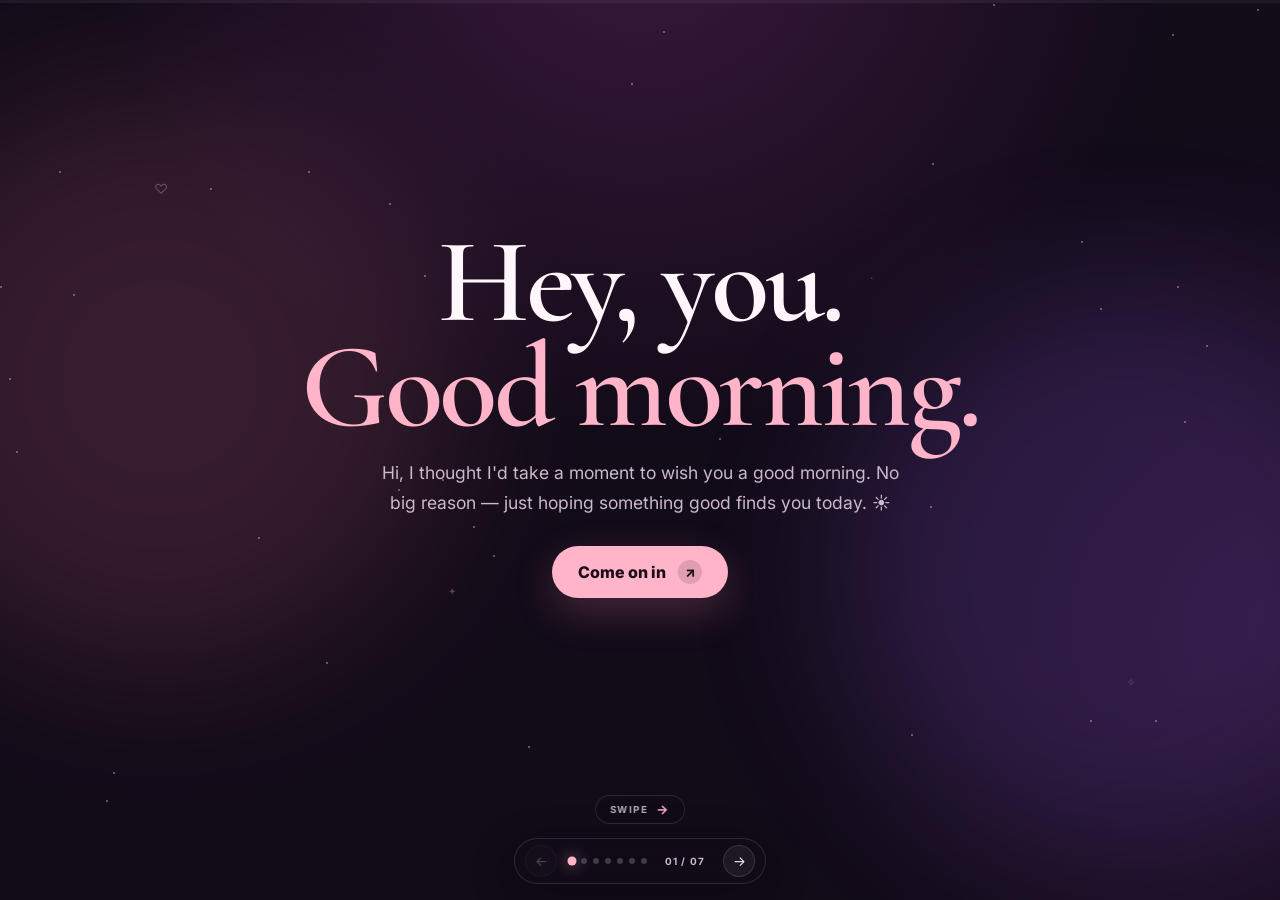
==== index.html @ 2ab4efca "Start fresh repository history" ====
<!doctype html>
<html lang="en">
<head>
<meta charset="UTF-8" />
<meta name="viewport" content="width=device-width, initial-scale=1.0, viewport-fit=cover" />
<meta name="theme-color" content="#120b18" />
<title>A Little Good Morning ✦</title>
<meta name="description" content="A small, personal good-morning note to brighten your day." />
<link rel="preconnect" href="https://fonts.googleapis.com" />
<link rel="preconnect" href="https://fonts.gstatic.com" crossorigin />
<link href="https://fonts.googleapis.com/css2?family=Cormorant+Garamond:ital,wght@0,400;0,600;0,700;1,400&family=Inter:wght@400;500;600;700;800&display=swap" rel="stylesheet" />

<style>
/* ═══════════════════════════════════════════════
   A LITTLE GOOD MORNING · smooth mobile UI
   ═══════════════════════════════════════════════ */

:root {
  --bg: #120b18;
  --text: #fff7fb;
  --muted: #cbb8c9;
  --rose: #ffb4c9;
  --rose-strong: #ff8daf;
  --violet: #d8b4fe;
  --line: rgba(255, 255, 255, 0.12);
  --glass: rgba(255, 255, 255, 0.055);
  --shadow: 0 25px 70px rgba(0, 0, 0, 0.34);
  --ease: cubic-bezier(0.22, 0.9, 0.24, 1);
  --deck: cubic-bezier(0.86, 0, 0.07, 1);
}

* { box-sizing: border-box; }
html, body {
  height: 100%;
  margin: 0;
  padding: 0;
  overflow: hidden;
  background: var(--bg);
  font-family: Inter, system-ui, -apple-system, "Segoe UI", sans-serif;
  color: var(--text);
  -webkit-font-smoothing: antialiased;
  text-rendering: optimizeLegibility;
  touch-action: manipulation;
}

body::before {
  content: "";
  position: fixed;
  inset: 0;
  pointer-events: none;
  z-index: 0;
  background:
    radial-gradient(circle at 50% -10%, #3a193d 0, transparent 45%),
    radial-gradient(circle at 100% 70%, #24122f 0, transparent 35%),
    var(--bg);
}

button, a { -webkit-tap-highlight-color: transparent; }
button { font: inherit; color: inherit; background: none; border: 0; cursor: pointer; padding: 0; }
a { text-decoration: none; color: inherit; }
img { max-width: 100%; display: block; }
h1, h2, h3, p { margin-top: 0; }
h1, h2 { font-family: "Cormorant Garamond", Georgia, serif; font-weight: 600; letter-spacing: -0.03em; }

/* ── AMBIENT BACKGROUND ──────────────────────── */
.ambient {
  position: fixed; width: 45vw; height: 45vw; border-radius: 50%;
  filter: blur(80px); pointer-events: none; z-index: 1; opacity: 0.15;
}
.ambient-one { left: -10vw; top: 10vh; background: #ff7da6; }
.ambient-two { right: -10vw; bottom: 5vh; background: #9d68ff; }

.stars { position: fixed; inset: 0; z-index: 1; pointer-events: none; opacity: 0.42; }
.star {
  position: absolute; width: 2px; height: 2px; border-radius: 50%; background: #fff;
  animation: twinkle var(--duration, 4s) ease-in-out infinite;
  animation-delay: var(--delay, 0s);
}
.floating-hearts span {
  position: fixed; z-index: 1; pointer-events: none; color: rgba(255, 180, 201, 0.3);
  animation: floatHeart var(--duration, 4s) ease-in-out infinite;
  animation-delay: var(--delay, 0s);
}

/* ── PROGRESS BAR ────────────────────────────── */
.progress {
  position: fixed; top: 0; left: 0; right: 0; height: 3px;
  background: rgba(255, 255, 255, 0.06); z-index: 60; pointer-events: none;
}
.progress span {
  display: block; height: 100%; width: 0%;
  background: linear-gradient(90deg, var(--rose), var(--violet));
  box-shadow: 0 0 14px rgba(255, 180, 201, 0.55);
  transition: width 0.4s ease-out;
}

/* ── SWIPEABLE DECK (NATIVE 60FPS SCROLL SNAP) ─ */
.stage {
  position: fixed; inset: 0; z-index: 2;
}

.deck {
  display: flex;
  width: 100vw;
  height: 100dvh;
  overflow-x: auto;
  overflow-y: hidden;
  scroll-snap-type: x mandatory;
  scroll-behavior: smooth;
  -webkit-overflow-scrolling: touch;
  scrollbar-width: none;
}
.deck::-webkit-scrollbar { display: none; }

/* ── SLIDE & INTERNAL VERTICAL SCROLL ───────── */
.slide {
  flex: 0 0 100vw;
  width: 100vw;
  height: 100dvh;
  scroll-snap-align: start;
  scroll-snap-stop: always;
  overflow-y: auto;
  overflow-x: hidden;
  -webkit-overflow-scrolling: touch;
  padding: calc(env(safe-area-inset-top) + 20px) 16px calc(env(safe-area-inset-bottom) + 84px);
  display: flex;
  flex-direction: column;
  box-sizing: border-box;
}

.slide-inner {
  width: min(880px, 100%);
  margin: auto;
  position: relative;
  z-index: 2;
  padding-top: 10px;
  padding-bottom: 20px;
}

.slide[data-slide="reveal"] { display: none; }
.slide[data-slide="reveal"].is-revealed { display: flex; }

/* ── ENTRANCE ANIMATIONS ────────────────────── */
.anim {
  opacity: 0;
  transform: translateY(22px);
  transition: opacity 0.65s ease, transform 0.75s var(--ease);
}
.slide.is-active .anim { opacity: 1; transform: translateY(0); }
.slide.is-active .anim:nth-child(1) { transition-delay: 0.05s; }
.slide.is-active .anim:nth-child(2) { transition-delay: 0.12s; }
.slide.is-active .anim:nth-child(3) { transition-delay: 0.19s; }
.slide.is-active .anim:nth-child(4) { transition-delay: 0.26s; }
.slide.is-active .anim:nth-child(5) { transition-delay: 0.33s; }

/* ── TYPOGRAPHY ─────────────────────────────── */
.eyebrow, .mini-label {
  margin: 0 0 12px;
  color: var(--rose);
  font-size: 0.7rem; font-weight: 800;
  letter-spacing: 0.18em; line-height: 1.4; text-transform: uppercase;
}
.hero-copy {
  max-width: 540px; margin: 0 auto 28px;
  color: var(--muted);
  font-size: clamp(0.95rem, 3vw, 1.1rem);
  line-height: 1.7;
}

/* ── SLIDE 01 · HERO ─────────────────────────── */
.hero-inner { text-align: center; }
.hero-inner h1 {
  margin: 0 0 18px;
  font-size: clamp(3.2rem, 14vw, 7.5rem);
  line-height: 0.88;
}
.hero-inner h1 span { color: var(--rose); }

.primary-btn {
  display: inline-flex; align-items: center; gap: 12px;
  min-height: 52px; padding: 14px 26px;
  border-radius: 999px;
  color: #1b0d17; background: var(--rose);
  font-weight: 800;
  box-shadow: 0 14px 40px rgba(255, 141, 175, 0.22);
  transition: transform 0.22s var(--ease), box-shadow 0.22s var(--ease);
}
.primary-btn .btn-arrow {
  display: grid; place-items: center;
  width: 24px; height: 24px; border-radius: 50%;
  background: rgba(0, 0, 0, 0.12);
  font-size: 0.85rem;
}

/* ── SLIDE 02 · VERSE ────────────────────────── */
.verse-card {
  position: relative;
  width: min(720px, 100%); margin-inline: auto;
  padding: clamp(24px, 5vw, 48px);
  border: 1px solid var(--line); border-radius: 24px;
  background: linear-gradient(145deg, rgba(255, 255, 255, 0.08), rgba(255, 255, 255, 0.02));
  box-shadow: var(--shadow);
  text-align: center; overflow: hidden;
}
.verse-mark {
  position: absolute; top: -25px; left: 12px;
  color: rgba(255, 180, 201, 0.1);
  font: 10rem/1 Georgia, serif; pointer-events: none;
}
.verse {
  position: relative; margin: 0 0 16px;
  font: 600 clamp(1.35rem, 4.2vw, 2.3rem)/1.2 "Cormorant Garamond", Georgia, serif;
}
.verse-ref {
  color: var(--muted);
  font-size: 0.7rem; font-weight: 700;
  letter-spacing: 0.14em; text-transform: uppercase;
}
.verse-punchline {
  position: relative; margin-top: 22px; padding-top: 18px;
  border-top: 1px solid var(--line);
}
.verse-punchline span {
  display: block; margin-bottom: 6px; color: var(--rose);
  font-size: 0.64rem; font-weight: 800; letter-spacing: 0.12em; text-transform: uppercase;
}
.verse-punchline strong {
  display: block; font: 600 clamp(1rem, 3.5vw, 1.35rem)/1.2 "Cormorant Garamond", Georgia, serif;
}
.verse-punchline em {
  display: block; max-width: 520px; margin: 8px auto 4px;
  color: var(--muted); font: italic 1.05rem/1.3 "Cormorant Garamond", Georgia, serif;
}
.verse-punchline b {
  display: block; color: var(--rose);
  font: 600 1.15rem/1.1 "Cormorant Garamond", Georgia, serif;
}

/* ── CAROUSEL TRACKS ─────────────────────────── */
.music-inner, .memory-inner {
  display: flex; flex-direction: column; gap: 16px; align-items: center;
}
.chapter-head { text-align: center; max-width: 640px; }
.chapter-head h2, .soft-note h2, .question-card h2, .reveal-inner h2 {
  margin: 0 0 10px;
  font-size: clamp(2rem, 7.5vw, 4rem);
  line-height: 0.95;
}
.chapter-head h2 span, .soft-note h2 span, .question-card h2 span, .reveal-inner h2 span { color: var(--rose); }
.chapter-head p { margin: 0 auto; color: var(--muted); font-size: 0.85rem; line-height: 1.6; }

.track {
  display: flex; gap: 14px; width: 100%;
  overflow-x: auto; overflow-y: hidden;
  padding: 4px 2px 14px;
  scroll-snap-type: x mandatory;
  overscroll-behavior-x: contain;
  scrollbar-width: none;
  -webkit-overflow-scrolling: touch;
}
.track::-webkit-scrollbar { display: none; }

.carousel-card {
  flex: 0 0 88%; max-width: 520px;
  scroll-snap-align: center;
  scroll-snap-stop: always;
  opacity: 0.55;
  transform: scale(0.95);
  transition: opacity 0.4s ease, transform 0.4s ease;
}
.carousel-card.is-active { opacity: 1; transform: scale(1); }

/* MUSIC CARD */
.music-card {
  display: flex; flex-direction: column;
  height: 380px; border: 1px solid var(--line); border-radius: 20px;
  background: var(--glass); box-shadow: 0 16px 40px rgba(0,0,0,0.26);
  overflow: hidden;
}
.music-header {
  display: flex; align-items: center; gap: 12px; padding: 12px 14px;
  background: rgba(255,255,255,0.03); border-bottom: 1px solid var(--line);
}
.music-art {
  width: 44px; height: 44px; border-radius: 10px;
  display: grid; place-items: center; flex-shrink: 0;
}
.art-one { background: linear-gradient(145deg, #c86b8d, #42204e); }
.art-two { background: linear-gradient(145deg, #c28bb3, #34203c); }
.music-copy { flex: 1; min-width: 0; }
.song-title { margin: 0; font: 700 1.2rem/1.1 "Cormorant Garamond", Georgia, serif; }
.song-artist { margin: 2px 0 0; color: var(--muted); font-size: 0.72rem; }

.youtube-frame { flex: 1; width: 100%; background: #000; }
.youtube-frame iframe { width: 100%; height: 100%; border: 0; display: block; }

/* MEMORY CARD */
.memory-card {
  display: flex; flex-direction: column; gap: 10px; padding: 10px;
  border: 1px solid var(--line); border-radius: 20px;
  background: rgba(255,255,255,0.04); box-shadow: 0 16px 40px rgba(0,0,0,0.25);
}
.photo-frame {
  position: relative; width: 100%; height: 260px;
  border-radius: 12px; overflow: hidden; background: #0c0810;
  cursor: zoom-in; border: 0; padding: 0; text-align: left;
}
.photo-frame img {
  width: 100%; height: 100%; object-fit: cover; object-position: center;
}
.photo-open {
  position: absolute; right: 8px; bottom: 8px; z-index: 3;
  padding: 5px 10px; border-radius: 999px;
  background: rgba(18,11,24,0.65); backdrop-filter: blur(8px);
  color: #fff; font-size: 0.6rem; font-weight: 600;
  border: 1px solid rgba(255,255,255,0.15);
}
.memory-card figcaption { padding: 4px 6px; }
.memory-card figcaption strong {
  display: block; margin-bottom: 4px; color: var(--text);
  font: 600 1.1rem/1.15 "Cormorant Garamond", Georgia, serif;
}
.memory-card figcaption span {
  display: block; color: var(--muted); font-size: 0.72rem; line-height: 1.5;
}
.memory-card figcaption a { color: var(--rose); text-decoration: underline; text-underline-offset: 2px; }
.memory-card figcaption .photo-credit { margin-top: 8px; font-size: 0.62rem; opacity: 0.8; }

.carousel-footer { display: flex; justify-content: center; margin-top: 4px; }
.dots { display: flex; gap: 6px; align-items: center; }
.dots span {
  width: 6px; height: 6px; border-radius: 50%;
  background: rgba(255,255,255,0.2);
  transition: transform 0.3s ease, background 0.3s ease;
}
.dots span.is-active {
  background: var(--rose); transform: scale(1.5);
  box-shadow: 0 0 10px rgba(255,180,201,0.7);
}

/* ── SLIDE 04 · SOFT NOTE ────────────────────── */
.soft-note {
  position: relative; width: min(650px, 100%); margin-inline: auto;
  padding: clamp(26px, 6vw, 52px);
  border: 1px solid var(--line); border-radius: 24px;
  background: linear-gradient(145deg, rgba(255,255,255,0.06), rgba(255,255,255,0.02));
  box-shadow: var(--shadow); text-align: center; overflow: hidden;
}
.soft-note p { color: var(--muted); font-size: 0.92rem; line-height: 1.7; margin: 0; }

/* ── SLIDE 06 · QUESTION ─────────────────────── */
.question-card {
  width: min(680px, 100%); margin-inline: auto;
  padding: clamp(26px, 6vw, 50px);
  border: 1px solid rgba(255,141,175,0.22); border-radius: 24px;
  background: rgba(255,141,175,0.045); box-shadow: var(--shadow);
  text-align: center; position: relative;
}
.question-sub { max-width: 540px; margin: 0 auto; color: var(--muted); font-size: 0.85rem; line-height: 1.65; }

.choice-area {
  position: relative; width: min(400px, 100%); height: 110px;
  margin: 24px auto 0; display: flex; align-items: center; justify-content: center; gap: 16px;
}
.yes-btn, .no-btn {
  min-height: 48px; padding: 12px 26px; border-radius: 999px; font-weight: 800;
  transition: transform 0.2s var(--ease), box-shadow 0.2s var(--ease);
}
.yes-btn {
  background: var(--rose); color: #210f18;
  box-shadow: 0 12px 30px rgba(255,141,175,0.22); z-index: 2;
}
.no-btn {
  background: rgba(255,255,255,0.08); border: 1px solid var(--line);
  color: var(--text); z-index: 1; will-change: transform;
}
.hint { min-height: 20px; margin: 10px 0 0; color: var(--muted); font-size: 0.78rem; }

/* ── SLIDE 07 · REVEAL ───────────────────────── */
.reveal-inner { width: min(800px, 100%); text-align: center; }
.success-symbol {
  width: 60px; height: 60px; margin: 0 auto 18px;
  display: grid; place-items: center; border-radius: 50%;
  color: #210f18; background: var(--rose); font-size: 1.3rem;
  box-shadow: 0 0 50px rgba(255,141,175,0.3);
}
.reveal-copy { max-width: 580px; margin: 0 auto 28px; color: var(--muted); font-size: 0.92rem; line-height: 1.75; }
.reasons { display: grid; grid-template-columns: repeat(3, 1fr); gap: 12px; text-align: left; }
.reasons article { padding: 18px; border: 1px solid var(--line); border-radius: 18px; background: var(--glass); }
.reasons span { color: var(--rose); font-size: 0.7rem; font-weight: 800; letter-spacing: 0.1em; }
.reasons h3 { margin: 14px 0 6px; font: 1.45rem/1 "Cormorant Garamond", Georgia, serif; }
.reasons p { margin: 0; color: var(--muted); font-size: 0.76rem; line-height: 1.55; }
.closing-note { margin-top: 28px; color: var(--muted); }
.closing-note strong { display: block; margin-top: 4px; color: var(--text); font: 1.4rem/1 "Cormorant Garamond", Georgia, serif; }

/* ── HUD NAVIGATION & SWIPE CUE ──────────────── */
.swipe-cue {
  position: fixed; left: 50%; bottom: calc(76px + env(safe-area-inset-bottom));
  transform: translateX(-50%); z-index: 40;
  display: inline-flex; align-items: center; gap: 8px;
  padding: 6px 14px; border: 1px solid var(--line); border-radius: 999px;
  background: rgba(18,11,24,0.6); backdrop-filter: blur(10px);
  color: rgba(255,247,251,0.7); font-size: 0.6rem; font-weight: 700;
  letter-spacing: 0.15em; text-transform: uppercase; pointer-events: none;
  animation: swipeCue 2.4s ease-in-out infinite;
  transition: opacity 0.5s ease;
}
.swipe-cue .arrow { color: var(--rose); font-size: 0.8rem; }
.swipe-cue.is-hidden { opacity: 0; visibility: hidden; }

.hud {
  position: fixed; left: 50%; bottom: calc(16px + env(safe-area-inset-bottom));
  transform: translateX(-50%); z-index: 50;
  display: flex; align-items: center; gap: 12px;
  padding: 6px 10px; border: 1px solid var(--line); border-radius: 999px;
  background: rgba(18,11,24,0.65); backdrop-filter: blur(14px);
  box-shadow: 0 12px 40px rgba(0,0,0,0.35);
}
.hud .nav {
  width: 32px; height: 32px; border-radius: 50%;
  display: grid; place-items: center; color: var(--text);
  background: rgba(255,255,255,0.06); border: 1px solid var(--line);
  font-size: 0.85rem; transition: background 0.2s ease, opacity 0.2s ease;
}
.hud .nav:disabled { opacity: 0.25; cursor: not-allowed; }
.hud .counter { min-width: 52px; text-align: center; color: var(--muted); font-size: 0.62rem; font-weight: 700; letter-spacing: 0.12em; }

/* ── LIGHTBOX ────────────────────────────────── */
.lightbox {
  position: fixed; inset: 0; z-index: 1000;
  display: grid; place-items: center; padding: 14px;
  background: rgba(8,5,11,0.92); backdrop-filter: blur(14px);
}
.lightbox img {
  max-width: 94vw; max-height: 82svh; object-fit: contain; border-radius: 12px;
  box-shadow: 0 25px 90px rgba(0,0,0,0.55);
}
.lightbox-close {
  position: absolute; top: max(16px, env(safe-area-inset-top)); right: max(16px, env(safe-area-inset-right));
  width: 42px; height: 42px; border-radius: 50%;
  border: 1px solid rgba(255,255,255,0.16); background: rgba(255,255,255,0.1);
  color: #fff; font-size: 1.5rem; display: grid; place-items: center; z-index: 2;
}

/* ── MARK MESSAGE ────────────────────────────── */
.mark-message {
  position: fixed; inset: 0; z-index: 1200;
  display: grid; place-items: center; padding: 20px;
  background: rgba(18,11,24,0.88); backdrop-filter: blur(18px);
}
.mark-inner {
  width: min(500px, 100%); padding: 36px 20px;
  border: 1px solid rgba(255,180,201,0.22); border-radius: 22px;
  background: linear-gradient(145deg, rgba(255,255,255,0.09), rgba(255,255,255,0.025));
  box-shadow: var(--shadow); text-align: center;
}
.mark-inner span { color: var(--rose); font-size: 0.65rem; font-weight: 800; letter-spacing: 0.16em; text-transform: uppercase; }
.mark-inner strong { display: block; margin: 16px 0 10px; font: 600 clamp(1.8rem, 8vw, 3.2rem)/1 "Cormorant Garamond", Georgia, serif; }
.mark-inner small { color: var(--muted); font-size: 0.74rem; }

/* ── CONFETTI ────────────────────────────────── */
.confetti-piece {
  position: fixed; top: -20px; z-index: 1300; width: 7px; height: 12px; border-radius: 2px;
  pointer-events: none; animation: fall var(--fall-duration, 3s) linear forwards;
}

.hidden { display: none !important; }

/* ── KEYFRAMES ───────────────────────────────── */
@keyframes twinkle { 0%, 100% { opacity: 0.08; transform: scale(0.7); } 50% { opacity: 0.85; transform: scale(1.3); } }
@keyframes floatHeart { 0%, 100% { transform: translateY(0) rotate(-6deg); opacity: 0.12; } 50% { transform: translateY(-16px) rotate(6deg); opacity: 0.5; } }
@keyframes fall { to { transform: translate3d(var(--drift), 105vh, 0) rotate(var(--rotation)); opacity: 0; } }
@keyframes swipeCue { 0%, 100% { transform: translate(-50%, 0); opacity: 0.6; } 50% { transform: translate(-50%, -6px); opacity: 1; } }

/* ── RESPONSIVE MOBILE TWEAKS ────────────────── */
@media (max-width: 700px) {
  .reasons { grid-template-columns: 1fr; gap: 10px; }
  .music-card { height: 350px; }
  .photo-frame { height: 220px; }
}
</style>
</head>
<body>

<div class="ambient ambient-one" aria-hidden="true"></div>
<div class="ambient ambient-two" aria-hidden="true"></div>
<div id="stars" class="stars" aria-hidden="true"></div>
<div id="floatingHearts" class="floating-hearts" aria-hidden="true"></div>

<div class="progress" aria-hidden="true"><span id="progressBar"></span></div>

<main class="stage">
  <div class="deck" id="deck">

    <!-- 01 · HERO -->
    <section class="slide is-active" data-slide="intro" aria-label="Introduction">
      <div class="slide-inner hero-inner">
        <h1 class="anim">Hey, you.<br /><span>Good morning.</span></h1>
        <p class="hero-copy anim">Hi, I thought I'd take a moment to wish you a good morning. No big reason — just hoping something good finds you today. ☀️</p>
        <button id="beginBtn" class="primary-btn anim" type="button">
          <span>Come on in</span>
          <span class="btn-arrow" aria-hidden="true">↗</span>
        </button>
      </div>
    </section>

    <!-- 02 · VERSE -->
    <section class="slide" data-slide="verse" aria-label="Verse of the day">
      <div class="slide-inner">
        <article class="verse-card">
          <div class="verse-mark" aria-hidden="true">“</div>
          <p class="verse anim">This is the day which the LORD hath made; we will rejoice and be glad in it.</p>
          <div class="verse-ref anim">Psalm 118:24 · KJV</div>
          <div class="verse-punchline anim">
            <span>A small morning prayer</span>
            <strong>Good health, peace of mind, enough joy, and a little extra strength.</strong>
            <em>May whatever feels heavy become lighter, and may a good surprise find its way to you today.</em>
            <b>Amen. 🙏🏾</b>
          </div>
        </article>
      </div>
    </section>

    <!-- 03 · MUSIC -->
    <section class="slide" data-slide="music" aria-label="Today's soundtrack">
      <div class="slide-inner music-inner">
        <header class="chapter-head anim">
          <p class="mini-label">Music🎶🎧</p>
          <h2>A little soundtrack<br /><span>for your morning.</span></h2>
          <p>Pick a song, take a breath, and ease into the day at your own pace.</p>
        </header>

        <div class="track music-track anim" id="musicTrack">
          <article class="carousel-card music-card is-active">
            <div class="music-header">
              <div class="music-art art-one"><span style="color:#fff;">♪</span></div>
              <div class="music-copy">
                <p class="song-title">Let Go</p>
                <p class="song-artist">Central Cee</p>
              </div>
            </div>
            <div class="youtube-frame">
              <iframe data-src="https://www.youtube.com/embed/BqucGvLxrEk" title="Central Cee - Let Go" allow="autoplay; encrypted-media" allowfullscreen></iframe>
            </div>
          </article>

          <article class="carousel-card music-card">
            <div class="music-header">
              <div class="music-art art-two"><span style="color:#fff;">♡</span></div>
              <div class="music-copy">
                <p class="song-title">Nakupenda</p>
                <p class="song-artist">Vijana Barubaru</p>
              </div>
            </div>
            <div class="youtube-frame">
              <iframe data-src="https://www.youtube.com/embed/Dgrg6otS4vA?rel=0&modestbranding=1" title="Vijana Barubaru - Nakupenda" allow="autoplay; encrypted-media" allowfullscreen></iframe>
            </div>
          </article>
        </div>

        <footer class="carousel-footer anim">
          <div class="dots" id="musicDots"></div>
        </footer>
      </div>
    </section>

    <!-- 04 · NOTE -->
    <section class="slide" data-slide="note" aria-label="A small observation">
      <div class="slide-inner">
        <div class="soft-note">
          <p class="mini-label anim">A little note, just between us and the morning</p>
          <h2 class="anim">You don’t have to<br /><span>have it all figured out.</span></h2>
          <p class="anim">Some days start slowly. Some plans take time. Take a breath, give yourself a little grace, and handle one thing at a time. You’re allowed to begin again.</p>
        </div>
      </div>
    </section>

    <!-- 05 · LITTLE MOMENTS -->
    <section class="slide" data-slide="memory" aria-label="Beautiful things">
      <div class="slide-inner memory-inner">
        <header class="chapter-head anim">
          <h2>A few little things<br /><span>to warm your morning</span></h2>
          <p>Swipe through. Stay a little longer wherever your eyes want to rest.</p>
        </header>

        <div class="track memory-track anim" id="memoryTrack">
          <figure class="carousel-card memory-card is-active">
            <button class="photo-frame" type="button" data-lightbox="https://images.unsplash.com/photo-1470252649378-9c29740c9fa8?auto=format&fit=crop&w=1400&q=85">
              <img src="https://images.unsplash.com/photo-1470252649378-9c29740c9fa8?auto=format&fit=crop&w=1000&q=85" alt="Soft golden morning light spilling across a peaceful green landscape" loading="lazy" />
              <span class="photo-open">take a closer look ↗</span>
            </button>
            <figcaption>
              <strong>Every sunrise is a fresh page.</strong>
              <span>You don’t have to get everything right today. Just begin somewhere.</span>
            </figcaption>
          </figure>

          <figure class="carousel-card memory-card">
            <button class="photo-frame" type="button" data-lightbox="https://images.unsplash.com/photo-1490750967868-88aa4486c946?auto=format&fit=crop&w=1400&q=85">
              <img src="https://images.unsplash.com/photo-1490750967868-88aa4486c946?auto=format&fit=crop&w=1000&q=85" alt="A gentle, colourful bouquet of flowers" loading="lazy" />
              <span class="photo-open">take a closer look ↗</span>
            </button>
            <figcaption>
              <strong>Little things count, too.</strong>
              <span>A kind word, a favourite song, a quiet moment — sometimes that’s enough to shift a day.</span>
            </figcaption>
          </figure>

          <figure class="carousel-card memory-card">
            <button class="photo-frame" type="button" data-lightbox="https://upload.wikimedia.org/wikipedia/commons/7/73/BarackObama2010.jpg">
              <img src="https://upload.wikimedia.org/wikipedia/commons/7/73/BarackObama2010.jpg" alt="Barack Obama speaking at a rally" loading="lazy" />
              <span class="photo-open">take a closer look ↗</span>
            </button>
            <figcaption>
              <strong>“Love is love.” — Barack Obama</strong>
              <span>From his June 26, 2015 remarks on marriage equality. <a href="https://obamawhitehouse.archives.gov/the-press-office/2015/06/26/remarks-president-supreme-court-decision-marriage-equality" target="_blank" rel="noopener noreferrer">Read the original remarks ↗</a></span>
              <span class="photo-credit">Photo: Jonathunder / Wikimedia Commons · <a href="https://commons.wikimedia.org/wiki/File:BarackObama2010.jpg" target="_blank" rel="noopener noreferrer">CC BY-SA 3.0</a>.</span>
            </figcaption>
          </figure>
        </div>

        <footer class="carousel-footer anim">
          <div class="dots" id="memoryDots"></div>
        </footer>
      </div>
    </section>

    <!-- 06 · QUESTION -->
    <section class="slide" data-slide="question" aria-label="A question">
      <div class="slide-inner">
        <div class="question-card" id="questionCard">
          <p class="mini-label anim" id="questionLabel">Question 1</p>
          <h2 class="anim" id="questionTitle">Did I make you<br /><span> happy ??</span></h2>

          <div class="choice-area anim" id="choiceArea">
            <button id="yesBtn" class="yes-btn" type="button">Yes ✦</button>
            <button id="noBtn" class="no-btn" type="button">No</button>
          </div>

          <p class="hint anim" id="hint">You can say no. Probably.</p>
        </div>
      </div>
    </section>

    <!-- 07 · REVEAL -->
    <section class="slide" data-slide="reveal" aria-label="The ending" aria-hidden="true">
      <div class="slide-inner reveal-inner">
        <div class="success-symbol anim" aria-hidden="true">✦</div>
        <p class="eyebrow anim">Excellent decision. Your morning upgrade awaits.</p>
        <h2 class="anim">Alafu ukumbuke<br /><span>haya.</span></h2>
        <div class="reasons">
          <article class="anim"><span>01</span><h3>Be gentle with yourself.</h3><p>You’re human. You’re learning. You deserve patience on the days when everything feels like a lot.</p></article>
          <article class="anim"><span>02</span><h3>Keep your light.</h3><p>The world can be noisy, but don’t let it talk you out of being the thoughtful, curious person you are.</p></article>
          <article class="anim"><span>03</span><h3>There is good ahead.</h3><p>You haven’t met every person who will cheer for you, heard every song you’ll love, or seen every beautiful place yet.</p></article>
        </div>
        <div class="closing-note anim">
          <p>For now, that is all.</p>
          <strong>I hope today is kind to you. ♡</strong>
        </div>
      </div>
    </section>

  </div>
</main>

<div class="swipe-cue" id="swipeCue" aria-hidden="true">
  <span>swipe</span><span class="arrow">→</span>
</div>

<nav class="hud" aria-label="Section navigation">
  <button class="nav" id="prevBtn" type="button" aria-label="Previous section">←</button>
  <div class="dots" id="dots"></div>
  <span class="counter" id="counter">01 / 06</span>
  <button class="nav" id="nextBtn" type="button" aria-label="Next section">→</button>
</nav>

<div id="lightbox" class="lightbox hidden" role="dialog" aria-modal="true">
  <button id="lightboxClose" class="lightbox-close" type="button">×</button>
  <img id="lightboxImage" src="" alt="Memory view" />
</div>

<div id="markMessage" class="mark-message hidden" aria-live="polite">
  <div class="mark-inner">
    <span>One last thing…</span>
    <strong>Go on, make today a little brighter. And remember to be kind to yourself. ☀️</strong>
  </div>
</div>

<div id="confetti" class="confetti" aria-hidden="true"></div>

<script>
(function () {
  "use strict";

  const $ = (s, r = document) => r.querySelector(s);
  const $$ = (s, r = document) => Array.from(r.querySelectorAll(s));

  const deck = $("#deck");
  let allSlides = $$(".slide");
  const prevBtn = $("#prevBtn");
  const nextBtn = $("#nextBtn");
  const hudDots = $("#dots");
  const counter = $("#counter");
  const progressBar = $("#progressBar");
  const swipeCue = $("#swipeCue");
  const beginBtn = $("#beginBtn");

  const stars = $("#stars");
  const floatingHearts = $("#floatingHearts");
  const confetti = $("#confetti");
  const markMessage = $("#markMessage");

  const lightbox = $("#lightbox");
  const lightboxImage = $("#lightboxImage");
  const lightboxClose = $("#lightboxClose");

  const questionCard = $("#questionCard");
  const questionLabel = $("#questionLabel");
  const questionTitle = $("#questionTitle");
  const questionSub = $("#questionSub");
  const choiceArea = $("#choiceArea");
  const yesBtn = $("#yesBtn");
  const noBtn = $("#noBtn");
  const hint = $("#hint");

  let current = 0;
  let questionIndex = 0;
  let noAttempts = 0;
  let markShown = false;

  const questions = [
    {
      label: "Question 1",
      title: "Did this little<br><span>morning note help?</span>",
      sub: "Choose wisely. The developer has already over-engineered the answer. 😂",
      hint: "You can say no. Probably."
    },
    {
      label: "Question 2",
      title: "Should I send another little<br><span>good-morning sometime?</span>",
      sub: "That is the only other question I have for you.",
      hint: "Just smile and press yes. 😌"
    }
  ];

  const noLines = [
    "Acha izo 😂",
    "Are you sure? 👀",
    "Ghaii 💔, really",
    "Really sure?",
    "Reeeeally sure?",
    "Reeeeally reeeaaally sure?",
    "I reject your answer. 😭",
    "That sure? Because I can keep asking. 😭",
    "The answer is still waiting for you. ✦"
  ];
  const noLabels = [
    "No", "Still no?", "Really?", "Reeeeally?",
    "Be serious 😂", "Try again", "Last chance", "Nope…"
  ];

  /* ── AMBIANCE ──────────────────────────────── */
  if (stars) {
    for (let i = 0; i < 36; i++) {
      const s = document.createElement("span");
      s.className = "star";
      s.style.left = Math.random() * 100 + "%";
      s.style.top = Math.random() * 100 + "%";
      s.style.setProperty("--duration", (2.5 + Math.random() * 3).toFixed(2) + "s");
      s.style.setProperty("--delay", (-Math.random() * 3).toFixed(2) + "s");
      stars.appendChild(s);
    }
  }
  if (floatingHearts) {
    ["♡", "✦", "·", "✧"].forEach((sym, i) => {
      const h = document.createElement("span");
      h.textContent = sym;
      h.style.left = [12, 35, 68, 88][i] + "%";
      h.style.top = [20, 65, 30, 75][i] + "%";
      h.style.fontSize = [14, 10, 12, 11][i] + "px";
      h.style.setProperty("--duration", (4 + i * 0.5) + "s");
      floatingHearts.appendChild(h);
    });
  }

  /* ── HUD DOTS & NAVIGATION ─────────────────── */
  function buildHudDots() {
    if (!hudDots) return;
    hudDots.innerHTML = "";
    allSlides.filter(s => s.style.display !== "none").forEach((_, i) => {
      const d = document.createElement("span");
      d.addEventListener("click", () => scrollToSlide(i));
      hudDots.appendChild(d);
    });
  }

  function scrollToSlide(index) {
    const visibleSlides = allSlides.filter(s => s.style.display !== "none");
    if (index < 0 || index >= visibleSlides.length) return;
    visibleSlides[index].scrollIntoView({ behavior: "smooth", inline: "start" });
  }

  /* ── OBSERVER FOR SLIDE TRACKING ────────────── */
  const slideObserver = new IntersectionObserver((entries) => {
    entries.forEach(entry => {
      if (entry.isIntersecting) {
        const visibleSlides = allSlides.filter(s => s.style.display !== "none");
        const idx = visibleSlides.indexOf(entry.target);
        if (idx !== -1) {
          current = idx;
          updateUI(visibleSlides);
          lazyLoadIframes(entry.target);
        }
      }
    });
  }, { root: deck, threshold: 0.6 });

  allSlides.forEach(s => slideObserver.observe(s));

  function updateUI(visibleSlides) {
    visibleSlides.forEach((s, i) => s.classList.toggle("is-active", i === current));

    const dots = $$("span", hudDots);
    dots.forEach((d, i) => d.classList.toggle("is-active", i === current));

    if (counter) {
      counter.textContent = String(current + 1).padStart(2, "0") + " / " + String(visibleSlides.length).padStart(2, "0");
    }
    if (progressBar) {
      const pct = visibleSlides.length > 1 ? (current / (visibleSlides.length - 1)) * 100 : 100;
      progressBar.style.width = pct + "%";
    }
    if (prevBtn) prevBtn.disabled = current === 0;
    if (nextBtn) nextBtn.disabled = current === visibleSlides.length - 1;

    if (current > 0 && swipeCue) swipeCue.classList.add("is-hidden");
  }

  function lazyLoadIframes(slideEl) {
    const iframes = $$("iframe[data-src]", slideEl);
    iframes.forEach(iframe => {
      if (!iframe.src) {
        iframe.src = iframe.dataset.src;
      }
    });
  }

  if (prevBtn) prevBtn.addEventListener("click", () => scrollToSlide(current - 1));
  if (nextBtn) nextBtn.addEventListener("click", () => scrollToSlide(current + 1));
  if (beginBtn) beginBtn.addEventListener("click", () => scrollToSlide(1));

  /* ── CAROUSELS (MUSIC & MEMORIES) ──────────── */
  function setupCarousel(trackSelector, dotsSelector) {
    const track = $(trackSelector);
    if (!track) return;
    const cards = $$(".carousel-card", track);
    const wrap = dotsSelector ? $(dotsSelector) : null;

    if (wrap && wrap.children.length === 0) {
      cards.forEach((_, i) => {
        const d = document.createElement("span");
        if (i === 0) d.classList.add("is-active");
        wrap.appendChild(d);
      });
    }

    const sync = () => {
      const center = track.scrollLeft + track.clientWidth / 2;
      let best = 0, dist = Infinity;
      cards.forEach((card, i) => {
        const c = card.offsetLeft + card.offsetWidth / 2;
        const d = Math.abs(center - c);
        if (d < dist) { dist = d; best = i; }
      });
      cards.forEach((c, i) => c.classList.toggle("is-active", i === best));
      if (wrap) {
        $$("span", wrap).forEach((d, i) => d.classList.toggle("is-active", i === best));
      }
    };

    track.addEventListener("scroll", sync, { passive: true });
  }

  setupCarousel("#musicTrack", "#musicDots");
  setupCarousel("#memoryTrack", "#memoryDots");

  /* ── LIGHTBOX ─────────────────────────────── */
  $$(".photo-frame[data-lightbox]").forEach(btn => {
    btn.addEventListener("click", () => {
      if (!lightbox || !lightboxImage) return;
      lightboxImage.src = btn.dataset.lightbox;
      lightbox.classList.remove("hidden");
    });
  });

  function closeLightbox() {
    if (lightbox) {
      lightbox.classList.add("hidden");
      lightboxImage.src = "";
    }
  }
  if (lightboxClose) lightboxClose.addEventListener("click", closeLightbox);
  if (lightbox) lightbox.addEventListener("click", (e) => {
    if (e.target === lightbox) closeLightbox();
  });

  /* ── SNAPPY NO BUTTON EVASION ───────────────── */
  function moveNoButton() {
    if (!choiceArea || !noBtn) return;
    const area = choiceArea.getBoundingClientRect();
    const btn = noBtn.getBoundingClientRect();

    const maxX = (area.width - btn.width) / 2 - 8;
    const maxY = (area.height - btn.height) / 2 - 8;

    const x = (Math.random() - 0.5) * 2 * maxX;
    const y = (Math.random() - 0.5) * 2 * maxY;

    noBtn.style.transform = `translate3d(${x.toFixed(1)}px, ${y.toFixed(1)}px, 0)`;
  }

  function handleNoInteraction(e) {
    if (e) e.preventDefault();
    noAttempts++;
    if (hint) hint.textContent = noLines[Math.min(noAttempts - 1, noLines.length - 1)];
    if (noBtn) noBtn.textContent = noLabels[Math.min(noAttempts, noLabels.length - 1)];
    moveNoButton();
  }

  if (noBtn) {
    noBtn.addEventListener("touchstart", handleNoInteraction, { passive: false });
    noBtn.addEventListener("mouseenter", handleNoInteraction);
    noBtn.addEventListener("click", handleNoInteraction);
  }

  if (yesBtn) {
    yesBtn.addEventListener("click", () => {
      if (questionIndex === 0) {
        questionIndex = 1;
        noAttempts = 0;
        if (noBtn) noBtn.style.transform = "";
        updateQuestion();
        celebrate();
      } else {
        celebrate();
        unlockReveal();
      }
    });
  }

  function updateQuestion() {
    const q = questions[questionIndex];
    if (questionLabel) questionLabel.textContent = q.label;
    if (questionTitle) questionTitle.innerHTML = q.title;
    if (questionSub) questionSub.textContent = q.sub;
    if (hint) hint.textContent = q.hint;
    if (noBtn) noBtn.textContent = noLabels[0];
  }

  /* ── UNLOCK REVEAL ─────────────────────────── */
  function unlockReveal() {
    const revealSlide = $(".slide[data-slide='reveal']");     if (!revealSlide) return;     revealSlide.classList.add("is-revealed");     revealSlide.style.display = "flex";     allSlides = $$(".slide");
    slideObserver.observe(revealSlide);
    buildHudDots();
    scrollToSlide(allSlides.length - 1);
    setTimeout(showMarkMessage, 1500);
  }

  function showMarkMessage() {
    if (markShown || !markMessage) return;
    markShown = true;
    markMessage.classList.remove("hidden");
    setTimeout(() => {
      markMessage.style.transition = "opacity 0.8s ease";
      markMessage.style.opacity = "0";
      setTimeout(() => markMessage.classList.add("hidden"), 850);
    }, 4000);
  }

  /* ── CONFETTI ─────────────────────────────── */
  function celebrate() {
    if (!confetti) return;
    const colors = ["#ff8daf", "#ffd6e3", "#fff7fb", "#d8b4fe"];
    for (let i = 0; i < 40; i++) {
      const piece = document.createElement("span");
      piece.className = "confetti-piece";
      piece.style.left = Math.random() * 100 + "vw";
      piece.style.setProperty("--drift", (Math.random() - 0.5) * 200 + "px");
      piece.style.setProperty("--rotation", (Math.random() * 720 - 360) + "deg");
      piece.style.setProperty("--fall-duration", (2.2 + Math.random() * 2) + "s");
      piece.style.background = colors[i % colors.length];
      confetti.appendChild(piece);
      setTimeout(() => piece.remove(), 4500);
    }
  }

  /* ── INIT ─────────────────────────────────── */
  buildHudDots();
})();
</script>
</body>
</html>
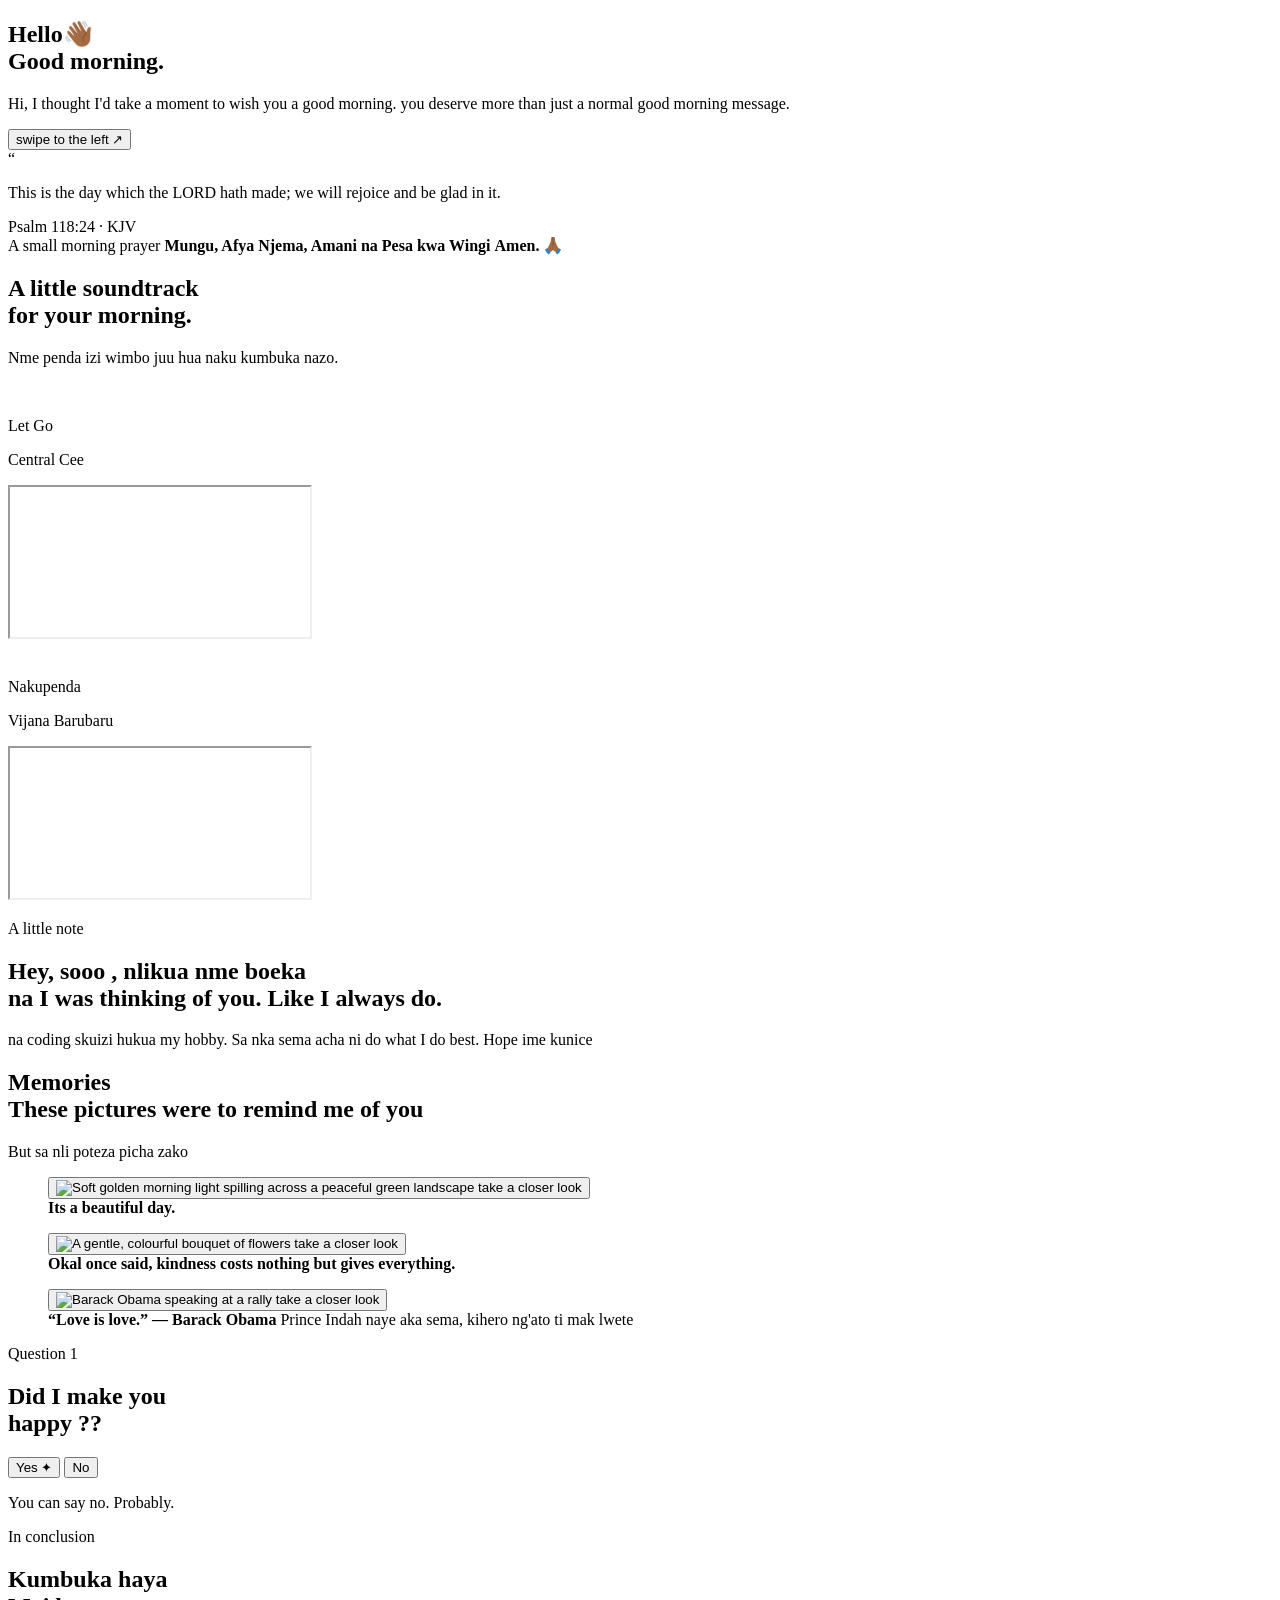
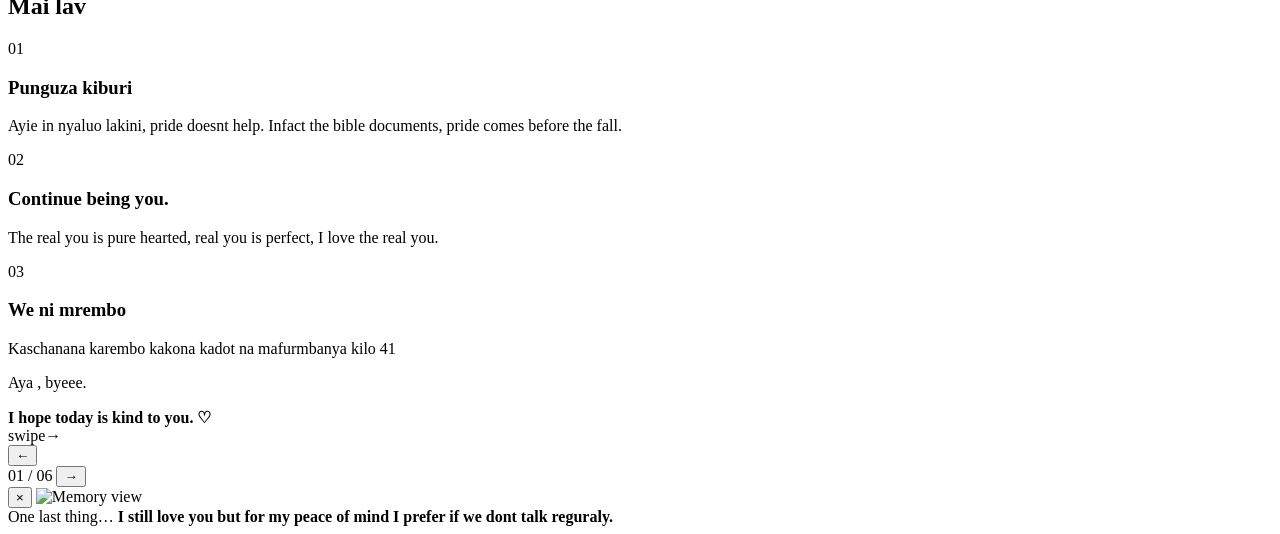
==== commit 8b1633ad: "Prepare generic good-morning page with external assets" ====
--- a/index.html
+++ b/index.html
@@ -4,481 +4,13 @@
 <meta charset="UTF-8" />
 <meta name="viewport" content="width=device-width, initial-scale=1.0, viewport-fit=cover" />
 <meta name="theme-color" content="#120b18" />
-<title>A Little Good Morning ✦</title>
-<meta name="description" content="A small, personal good-morning note to brighten your day." />
+<title>A Little Good Morning</title>
+<meta name="description" content="A warm, interactive good-morning experience to brighten someone’s day." />
 <link rel="preconnect" href="https://fonts.googleapis.com" />
 <link rel="preconnect" href="https://fonts.gstatic.com" crossorigin />
 <link href="https://fonts.googleapis.com/css2?family=Cormorant+Garamond:ital,wght@0,400;0,600;0,700;1,400&family=Inter:wght@400;500;600;700;800&display=swap" rel="stylesheet" />
 
-<style>
-/* ═══════════════════════════════════════════════
-   A LITTLE GOOD MORNING · smooth mobile UI
-   ═══════════════════════════════════════════════ */
-
-:root {
-  --bg: #120b18;
-  --text: #fff7fb;
-  --muted: #cbb8c9;
-  --rose: #ffb4c9;
-  --rose-strong: #ff8daf;
-  --violet: #d8b4fe;
-  --line: rgba(255, 255, 255, 0.12);
-  --glass: rgba(255, 255, 255, 0.055);
-  --shadow: 0 25px 70px rgba(0, 0, 0, 0.34);
-  --ease: cubic-bezier(0.22, 0.9, 0.24, 1);
-  --deck: cubic-bezier(0.86, 0, 0.07, 1);
-}
-
-* { box-sizing: border-box; }
-html, body {
-  height: 100%;
-  margin: 0;
-  padding: 0;
-  overflow: hidden;
-  background: var(--bg);
-  font-family: Inter, system-ui, -apple-system, "Segoe UI", sans-serif;
-  color: var(--text);
-  -webkit-font-smoothing: antialiased;
-  text-rendering: optimizeLegibility;
-  touch-action: manipulation;
-}
-
-body::before {
-  content: "";
-  position: fixed;
-  inset: 0;
-  pointer-events: none;
-  z-index: 0;
-  background:
-    radial-gradient(circle at 50% -10%, #3a193d 0, transparent 45%),
-    radial-gradient(circle at 100% 70%, #24122f 0, transparent 35%),
-    var(--bg);
-}
-
-button, a { -webkit-tap-highlight-color: transparent; }
-button { font: inherit; color: inherit; background: none; border: 0; cursor: pointer; padding: 0; }
-a { text-decoration: none; color: inherit; }
-img { max-width: 100%; display: block; }
-h1, h2, h3, p { margin-top: 0; }
-h1, h2 { font-family: "Cormorant Garamond", Georgia, serif; font-weight: 600; letter-spacing: -0.03em; }
-
-/* ── AMBIENT BACKGROUND ──────────────────────── */
-.ambient {
-  position: fixed; width: 45vw; height: 45vw; border-radius: 50%;
-  filter: blur(80px); pointer-events: none; z-index: 1; opacity: 0.15;
-}
-.ambient-one { left: -10vw; top: 10vh; background: #ff7da6; }
-.ambient-two { right: -10vw; bottom: 5vh; background: #9d68ff; }
-
-.stars { position: fixed; inset: 0; z-index: 1; pointer-events: none; opacity: 0.42; }
-.star {
-  position: absolute; width: 2px; height: 2px; border-radius: 50%; background: #fff;
-  animation: twinkle var(--duration, 4s) ease-in-out infinite;
-  animation-delay: var(--delay, 0s);
-}
-.floating-hearts span {
-  position: fixed; z-index: 1; pointer-events: none; color: rgba(255, 180, 201, 0.3);
-  animation: floatHeart var(--duration, 4s) ease-in-out infinite;
-  animation-delay: var(--delay, 0s);
-}
-
-/* ── PROGRESS BAR ────────────────────────────── */
-.progress {
-  position: fixed; top: 0; left: 0; right: 0; height: 3px;
-  background: rgba(255, 255, 255, 0.06); z-index: 60; pointer-events: none;
-}
-.progress span {
-  display: block; height: 100%; width: 0%;
-  background: linear-gradient(90deg, var(--rose), var(--violet));
-  box-shadow: 0 0 14px rgba(255, 180, 201, 0.55);
-  transition: width 0.4s ease-out;
-}
-
-/* ── SWIPEABLE DECK (NATIVE 60FPS SCROLL SNAP) ─ */
-.stage {
-  position: fixed; inset: 0; z-index: 2;
-}
-
-.deck {
-  display: flex;
-  width: 100vw;
-  height: 100dvh;
-  overflow-x: auto;
-  overflow-y: hidden;
-  scroll-snap-type: x mandatory;
-  scroll-behavior: smooth;
-  -webkit-overflow-scrolling: touch;
-  scrollbar-width: none;
-}
-.deck::-webkit-scrollbar { display: none; }
-
-/* ── SLIDE & INTERNAL VERTICAL SCROLL ───────── */
-.slide {
-  flex: 0 0 100vw;
-  width: 100vw;
-  height: 100dvh;
-  scroll-snap-align: start;
-  scroll-snap-stop: always;
-  overflow-y: auto;
-  overflow-x: hidden;
-  -webkit-overflow-scrolling: touch;
-  padding: calc(env(safe-area-inset-top) + 20px) 16px calc(env(safe-area-inset-bottom) + 84px);
-  display: flex;
-  flex-direction: column;
-  box-sizing: border-box;
-}
-
-.slide-inner {
-  width: min(880px, 100%);
-  margin: auto;
-  position: relative;
-  z-index: 2;
-  padding-top: 10px;
-  padding-bottom: 20px;
-}
-
-.slide[data-slide="reveal"] { display: none; }
-.slide[data-slide="reveal"].is-revealed { display: flex; }
-
-/* ── ENTRANCE ANIMATIONS ────────────────────── */
-.anim {
-  opacity: 0;
-  transform: translateY(22px);
-  transition: opacity 0.65s ease, transform 0.75s var(--ease);
-}
-.slide.is-active .anim { opacity: 1; transform: translateY(0); }
-.slide.is-active .anim:nth-child(1) { transition-delay: 0.05s; }
-.slide.is-active .anim:nth-child(2) { transition-delay: 0.12s; }
-.slide.is-active .anim:nth-child(3) { transition-delay: 0.19s; }
-.slide.is-active .anim:nth-child(4) { transition-delay: 0.26s; }
-.slide.is-active .anim:nth-child(5) { transition-delay: 0.33s; }
-
-/* ── TYPOGRAPHY ─────────────────────────────── */
-.eyebrow, .mini-label {
-  margin: 0 0 12px;
-  color: var(--rose);
-  font-size: 0.7rem; font-weight: 800;
-  letter-spacing: 0.18em; line-height: 1.4; text-transform: uppercase;
-}
-.hero-copy {
-  max-width: 540px; margin: 0 auto 28px;
-  color: var(--muted);
-  font-size: clamp(0.95rem, 3vw, 1.1rem);
-  line-height: 1.7;
-}
-
-/* ── SLIDE 01 · HERO ─────────────────────────── */
-.hero-inner { text-align: center; }
-.hero-inner h1 {
-  margin: 0 0 18px;
-  font-size: clamp(3.2rem, 14vw, 7.5rem);
-  line-height: 0.88;
-}
-.hero-inner h1 span { color: var(--rose); }
-
-.primary-btn {
-  display: inline-flex; align-items: center; gap: 12px;
-  min-height: 52px; padding: 14px 26px;
-  border-radius: 999px;
-  color: #1b0d17; background: var(--rose);
-  font-weight: 800;
-  box-shadow: 0 14px 40px rgba(255, 141, 175, 0.22);
-  transition: transform 0.22s var(--ease), box-shadow 0.22s var(--ease);
-}
-.primary-btn .btn-arrow {
-  display: grid; place-items: center;
-  width: 24px; height: 24px; border-radius: 50%;
-  background: rgba(0, 0, 0, 0.12);
-  font-size: 0.85rem;
-}
-
-/* ── SLIDE 02 · VERSE ────────────────────────── */
-.verse-card {
-  position: relative;
-  width: min(720px, 100%); margin-inline: auto;
-  padding: clamp(24px, 5vw, 48px);
-  border: 1px solid var(--line); border-radius: 24px;
-  background: linear-gradient(145deg, rgba(255, 255, 255, 0.08), rgba(255, 255, 255, 0.02));
-  box-shadow: var(--shadow);
-  text-align: center; overflow: hidden;
-}
-.verse-mark {
-  position: absolute; top: -25px; left: 12px;
-  color: rgba(255, 180, 201, 0.1);
-  font: 10rem/1 Georgia, serif; pointer-events: none;
-}
-.verse {
-  position: relative; margin: 0 0 16px;
-  font: 600 clamp(1.35rem, 4.2vw, 2.3rem)/1.2 "Cormorant Garamond", Georgia, serif;
-}
-.verse-ref {
-  color: var(--muted);
-  font-size: 0.7rem; font-weight: 700;
-  letter-spacing: 0.14em; text-transform: uppercase;
-}
-.verse-punchline {
-  position: relative; margin-top: 22px; padding-top: 18px;
-  border-top: 1px solid var(--line);
-}
-.verse-punchline span {
-  display: block; margin-bottom: 6px; color: var(--rose);
-  font-size: 0.64rem; font-weight: 800; letter-spacing: 0.12em; text-transform: uppercase;
-}
-.verse-punchline strong {
-  display: block; font: 600 clamp(1rem, 3.5vw, 1.35rem)/1.2 "Cormorant Garamond", Georgia, serif;
-}
-.verse-punchline em {
-  display: block; max-width: 520px; margin: 8px auto 4px;
-  color: var(--muted); font: italic 1.05rem/1.3 "Cormorant Garamond", Georgia, serif;
-}
-.verse-punchline b {
-  display: block; color: var(--rose);
-  font: 600 1.15rem/1.1 "Cormorant Garamond", Georgia, serif;
-}
-
-/* ── CAROUSEL TRACKS ─────────────────────────── */
-.music-inner, .memory-inner {
-  display: flex; flex-direction: column; gap: 16px; align-items: center;
-}
-.chapter-head { text-align: center; max-width: 640px; }
-.chapter-head h2, .soft-note h2, .question-card h2, .reveal-inner h2 {
-  margin: 0 0 10px;
-  font-size: clamp(2rem, 7.5vw, 4rem);
-  line-height: 0.95;
-}
-.chapter-head h2 span, .soft-note h2 span, .question-card h2 span, .reveal-inner h2 span { color: var(--rose); }
-.chapter-head p { margin: 0 auto; color: var(--muted); font-size: 0.85rem; line-height: 1.6; }
-
-.track {
-  display: flex; gap: 14px; width: 100%;
-  overflow-x: auto; overflow-y: hidden;
-  padding: 4px 2px 14px;
-  scroll-snap-type: x mandatory;
-  overscroll-behavior-x: contain;
-  scrollbar-width: none;
-  -webkit-overflow-scrolling: touch;
-}
-.track::-webkit-scrollbar { display: none; }
-
-.carousel-card {
-  flex: 0 0 88%; max-width: 520px;
-  scroll-snap-align: center;
-  scroll-snap-stop: always;
-  opacity: 0.55;
-  transform: scale(0.95);
-  transition: opacity 0.4s ease, transform 0.4s ease;
-}
-.carousel-card.is-active { opacity: 1; transform: scale(1); }
-
-/* MUSIC CARD */
-.music-card {
-  display: flex; flex-direction: column;
-  height: 380px; border: 1px solid var(--line); border-radius: 20px;
-  background: var(--glass); box-shadow: 0 16px 40px rgba(0,0,0,0.26);
-  overflow: hidden;
-}
-.music-header {
-  display: flex; align-items: center; gap: 12px; padding: 12px 14px;
-  background: rgba(255,255,255,0.03); border-bottom: 1px solid var(--line);
-}
-.music-art {
-  width: 44px; height: 44px; border-radius: 10px;
-  display: grid; place-items: center; flex-shrink: 0;
-}
-.art-one { background: linear-gradient(145deg, #c86b8d, #42204e); }
-.art-two { background: linear-gradient(145deg, #c28bb3, #34203c); }
-.music-copy { flex: 1; min-width: 0; }
-.song-title { margin: 0; font: 700 1.2rem/1.1 "Cormorant Garamond", Georgia, serif; }
-.song-artist { margin: 2px 0 0; color: var(--muted); font-size: 0.72rem; }
-
-.youtube-frame { flex: 1; width: 100%; background: #000; }
-.youtube-frame iframe { width: 100%; height: 100%; border: 0; display: block; }
-
-/* MEMORY CARD */
-.memory-card {
-  display: flex; flex-direction: column; gap: 10px; padding: 10px;
-  border: 1px solid var(--line); border-radius: 20px;
-  background: rgba(255,255,255,0.04); box-shadow: 0 16px 40px rgba(0,0,0,0.25);
-}
-.photo-frame {
-  position: relative; width: 100%; height: 260px;
-  border-radius: 12px; overflow: hidden; background: #0c0810;
-  cursor: zoom-in; border: 0; padding: 0; text-align: left;
-}
-.photo-frame img {
-  width: 100%; height: 100%; object-fit: cover; object-position: center;
-}
-.photo-open {
-  position: absolute; right: 8px; bottom: 8px; z-index: 3;
-  padding: 5px 10px; border-radius: 999px;
-  background: rgba(18,11,24,0.65); backdrop-filter: blur(8px);
-  color: #fff; font-size: 0.6rem; font-weight: 600;
-  border: 1px solid rgba(255,255,255,0.15);
-}
-.memory-card figcaption { padding: 4px 6px; }
-.memory-card figcaption strong {
-  display: block; margin-bottom: 4px; color: var(--text);
-  font: 600 1.1rem/1.15 "Cormorant Garamond", Georgia, serif;
-}
-.memory-card figcaption span {
-  display: block; color: var(--muted); font-size: 0.72rem; line-height: 1.5;
-}
-.memory-card figcaption a { color: var(--rose); text-decoration: underline; text-underline-offset: 2px; }
-.memory-card figcaption .photo-credit { margin-top: 8px; font-size: 0.62rem; opacity: 0.8; }
-
-.carousel-footer { display: flex; justify-content: center; margin-top: 4px; }
-.dots { display: flex; gap: 6px; align-items: center; }
-.dots span {
-  width: 6px; height: 6px; border-radius: 50%;
-  background: rgba(255,255,255,0.2);
-  transition: transform 0.3s ease, background 0.3s ease;
-}
-.dots span.is-active {
-  background: var(--rose); transform: scale(1.5);
-  box-shadow: 0 0 10px rgba(255,180,201,0.7);
-}
-
-/* ── SLIDE 04 · SOFT NOTE ────────────────────── */
-.soft-note {
-  position: relative; width: min(650px, 100%); margin-inline: auto;
-  padding: clamp(26px, 6vw, 52px);
-  border: 1px solid var(--line); border-radius: 24px;
-  background: linear-gradient(145deg, rgba(255,255,255,0.06), rgba(255,255,255,0.02));
-  box-shadow: var(--shadow); text-align: center; overflow: hidden;
-}
-.soft-note p { color: var(--muted); font-size: 0.92rem; line-height: 1.7; margin: 0; }
-
-/* ── SLIDE 06 · QUESTION ─────────────────────── */
-.question-card {
-  width: min(680px, 100%); margin-inline: auto;
-  padding: clamp(26px, 6vw, 50px);
-  border: 1px solid rgba(255,141,175,0.22); border-radius: 24px;
-  background: rgba(255,141,175,0.045); box-shadow: var(--shadow);
-  text-align: center; position: relative;
-}
-.question-sub { max-width: 540px; margin: 0 auto; color: var(--muted); font-size: 0.85rem; line-height: 1.65; }
-
-.choice-area {
-  position: relative; width: min(400px, 100%); height: 110px;
-  margin: 24px auto 0; display: flex; align-items: center; justify-content: center; gap: 16px;
-}
-.yes-btn, .no-btn {
-  min-height: 48px; padding: 12px 26px; border-radius: 999px; font-weight: 800;
-  transition: transform 0.2s var(--ease), box-shadow 0.2s var(--ease);
-}
-.yes-btn {
-  background: var(--rose); color: #210f18;
-  box-shadow: 0 12px 30px rgba(255,141,175,0.22); z-index: 2;
-}
-.no-btn {
-  background: rgba(255,255,255,0.08); border: 1px solid var(--line);
-  color: var(--text); z-index: 1; will-change: transform;
-}
-.hint { min-height: 20px; margin: 10px 0 0; color: var(--muted); font-size: 0.78rem; }
-
-/* ── SLIDE 07 · REVEAL ───────────────────────── */
-.reveal-inner { width: min(800px, 100%); text-align: center; }
-.success-symbol {
-  width: 60px; height: 60px; margin: 0 auto 18px;
-  display: grid; place-items: center; border-radius: 50%;
-  color: #210f18; background: var(--rose); font-size: 1.3rem;
-  box-shadow: 0 0 50px rgba(255,141,175,0.3);
-}
-.reveal-copy { max-width: 580px; margin: 0 auto 28px; color: var(--muted); font-size: 0.92rem; line-height: 1.75; }
-.reasons { display: grid; grid-template-columns: repeat(3, 1fr); gap: 12px; text-align: left; }
-.reasons article { padding: 18px; border: 1px solid var(--line); border-radius: 18px; background: var(--glass); }
-.reasons span { color: var(--rose); font-size: 0.7rem; font-weight: 800; letter-spacing: 0.1em; }
-.reasons h3 { margin: 14px 0 6px; font: 1.45rem/1 "Cormorant Garamond", Georgia, serif; }
-.reasons p { margin: 0; color: var(--muted); font-size: 0.76rem; line-height: 1.55; }
-.closing-note { margin-top: 28px; color: var(--muted); }
-.closing-note strong { display: block; margin-top: 4px; color: var(--text); font: 1.4rem/1 "Cormorant Garamond", Georgia, serif; }
-
-/* ── HUD NAVIGATION & SWIPE CUE ──────────────── */
-.swipe-cue {
-  position: fixed; left: 50%; bottom: calc(76px + env(safe-area-inset-bottom));
-  transform: translateX(-50%); z-index: 40;
-  display: inline-flex; align-items: center; gap: 8px;
-  padding: 6px 14px; border: 1px solid var(--line); border-radius: 999px;
-  background: rgba(18,11,24,0.6); backdrop-filter: blur(10px);
-  color: rgba(255,247,251,0.7); font-size: 0.6rem; font-weight: 700;
-  letter-spacing: 0.15em; text-transform: uppercase; pointer-events: none;
-  animation: swipeCue 2.4s ease-in-out infinite;
-  transition: opacity 0.5s ease;
-}
-.swipe-cue .arrow { color: var(--rose); font-size: 0.8rem; }
-.swipe-cue.is-hidden { opacity: 0; visibility: hidden; }
-
-.hud {
-  position: fixed; left: 50%; bottom: calc(16px + env(safe-area-inset-bottom));
-  transform: translateX(-50%); z-index: 50;
-  display: flex; align-items: center; gap: 12px;
-  padding: 6px 10px; border: 1px solid var(--line); border-radius: 999px;
-  background: rgba(18,11,24,0.65); backdrop-filter: blur(14px);
-  box-shadow: 0 12px 40px rgba(0,0,0,0.35);
-}
-.hud .nav {
-  width: 32px; height: 32px; border-radius: 50%;
-  display: grid; place-items: center; color: var(--text);
-  background: rgba(255,255,255,0.06); border: 1px solid var(--line);
-  font-size: 0.85rem; transition: background 0.2s ease, opacity 0.2s ease;
-}
-.hud .nav:disabled { opacity: 0.25; cursor: not-allowed; }
-.hud .counter { min-width: 52px; text-align: center; color: var(--muted); font-size: 0.62rem; font-weight: 700; letter-spacing: 0.12em; }
-
-/* ── LIGHTBOX ────────────────────────────────── */
-.lightbox {
-  position: fixed; inset: 0; z-index: 1000;
-  display: grid; place-items: center; padding: 14px;
-  background: rgba(8,5,11,0.92); backdrop-filter: blur(14px);
-}
-.lightbox img {
-  max-width: 94vw; max-height: 82svh; object-fit: contain; border-radius: 12px;
-  box-shadow: 0 25px 90px rgba(0,0,0,0.55);
-}
-.lightbox-close {
-  position: absolute; top: max(16px, env(safe-area-inset-top)); right: max(16px, env(safe-area-inset-right));
-  width: 42px; height: 42px; border-radius: 50%;
-  border: 1px solid rgba(255,255,255,0.16); background: rgba(255,255,255,0.1);
-  color: #fff; font-size: 1.5rem; display: grid; place-items: center; z-index: 2;
-}
-
-/* ── MARK MESSAGE ────────────────────────────── */
-.mark-message {
-  position: fixed; inset: 0; z-index: 1200;
-  display: grid; place-items: center; padding: 20px;
-  background: rgba(18,11,24,0.88); backdrop-filter: blur(18px);
-}
-.mark-inner {
-  width: min(500px, 100%); padding: 36px 20px;
-  border: 1px solid rgba(255,180,201,0.22); border-radius: 22px;
-  background: linear-gradient(145deg, rgba(255,255,255,0.09), rgba(255,255,255,0.025));
-  box-shadow: var(--shadow); text-align: center;
-}
-.mark-inner span { color: var(--rose); font-size: 0.65rem; font-weight: 800; letter-spacing: 0.16em; text-transform: uppercase; }
-.mark-inner strong { display: block; margin: 16px 0 10px; font: 600 clamp(1.8rem, 8vw, 3.2rem)/1 "Cormorant Garamond", Georgia, serif; }
-.mark-inner small { color: var(--muted); font-size: 0.74rem; }
-
-/* ── CONFETTI ────────────────────────────────── */
-.confetti-piece {
-  position: fixed; top: -20px; z-index: 1300; width: 7px; height: 12px; border-radius: 2px;
-  pointer-events: none; animation: fall var(--fall-duration, 3s) linear forwards;
-}
-
-.hidden { display: none !important; }
-
-/* ── KEYFRAMES ───────────────────────────────── */
-@keyframes twinkle { 0%, 100% { opacity: 0.08; transform: scale(0.7); } 50% { opacity: 0.85; transform: scale(1.3); } }
-@keyframes floatHeart { 0%, 100% { transform: translateY(0) rotate(-6deg); opacity: 0.12; } 50% { transform: translateY(-16px) rotate(6deg); opacity: 0.5; } }
-@keyframes fall { to { transform: translate3d(var(--drift), 105vh, 0) rotate(var(--rotation)); opacity: 0; } }
-@keyframes swipeCue { 0%, 100% { transform: translate(-50%, 0); opacity: 0.6; } 50% { transform: translate(-50%, -6px); opacity: 1; } }
-
-/* ── RESPONSIVE MOBILE TWEAKS ────────────────── */
-@media (max-width: 700px) {
-  .reasons { grid-template-columns: 1fr; gap: 10px; }
-  .music-card { height: 350px; }
-  .photo-frame { height: 220px; }
-}
-</style>
+<link rel="stylesheet" href="style.css" />
 </head>
 <body>
 
@@ -490,513 +22,198 @@
 <div class="progress" aria-hidden="true"><span id="progressBar"></span></div>
 
 <main class="stage">
-  <div class="deck" id="deck">
-
-    <!-- 01 · HERO -->
-    <section class="slide is-active" data-slide="intro" aria-label="Introduction">
-      <div class="slide-inner hero-inner">
-        <h1 class="anim">Hey, you.<br /><span>Good morning.</span></h1>
-        <p class="hero-copy anim">Hi, I thought I'd take a moment to wish you a good morning. No big reason — just hoping something good finds you today. ☀️</p>
-        <button id="beginBtn" class="primary-btn anim" type="button">
-          <span>Come on in</span>
-          <span class="btn-arrow" aria-hidden="true">↗</span>
-        </button>
-      </div>
-    </section>
-
-    <!-- 02 · VERSE -->
-    <section class="slide" data-slide="verse" aria-label="Verse of the day">
-      <div class="slide-inner">
-        <article class="verse-card">
-          <div class="verse-mark" aria-hidden="true">“</div>
-          <p class="verse anim">This is the day which the LORD hath made; we will rejoice and be glad in it.</p>
-          <div class="verse-ref anim">Psalm 118:24 · KJV</div>
-          <div class="verse-punchline anim">
-            <span>A small morning prayer</span>
-            <strong>Good health, peace of mind, enough joy, and a little extra strength.</strong>
-            <em>May whatever feels heavy become lighter, and may a good surprise find its way to you today.</em>
-            <b>Amen. 🙏🏾</b>
-          </div>
-        </article>
-      </div>
-    </section>
-
-    <!-- 03 · MUSIC -->
-    <section class="slide" data-slide="music" aria-label="Today's soundtrack">
-      <div class="slide-inner music-inner">
-        <header class="chapter-head anim">
-          <p class="mini-label">Music🎶🎧</p>
-          <h2>A little soundtrack<br /><span>for your morning.</span></h2>
-          <p>Pick a song, take a breath, and ease into the day at your own pace.</p>
-        </header>
-
-        <div class="track music-track anim" id="musicTrack">
-          <article class="carousel-card music-card is-active">
-            <div class="music-header">
-              <div class="music-art art-one"><span style="color:#fff;">♪</span></div>
-              <div class="music-copy">
-                <p class="song-title">Let Go</p>
-                <p class="song-artist">Central Cee</p>
-              </div>
-            </div>
-            <div class="youtube-frame">
-              <iframe data-src="https://www.youtube.com/embed/BqucGvLxrEk" title="Central Cee - Let Go" allow="autoplay; encrypted-media" allowfullscreen></iframe>
-            </div>
-          </article>
-
-          <article class="carousel-card music-card">
-            <div class="music-header">
-              <div class="music-art art-two"><span style="color:#fff;">♡</span></div>
-              <div class="music-copy">
-                <p class="song-title">Nakupenda</p>
-                <p class="song-artist">Vijana Barubaru</p>
-              </div>
-            </div>
-            <div class="youtube-frame">
-              <iframe data-src="https://www.youtube.com/embed/Dgrg6otS4vA?rel=0&modestbranding=1" title="Vijana Barubaru - Nakupenda" allow="autoplay; encrypted-media" allowfullscreen></iframe>
-            </div>
-          </article>
-        </div>
-
-        <footer class="carousel-footer anim">
-          <div class="dots" id="musicDots"></div>
-        </footer>
-      </div>
-    </section>
-
-    <!-- 04 · NOTE -->
-    <section class="slide" data-slide="note" aria-label="A small observation">
-      <div class="slide-inner">
-        <div class="soft-note">
-          <p class="mini-label anim">A little note, just between us and the morning</p>
-          <h2 class="anim">You don’t have to<br /><span>have it all figured out.</span></h2>
-          <p class="anim">Some days start slowly. Some plans take time. Take a breath, give yourself a little grace, and handle one thing at a time. You’re allowed to begin again.</p>
-        </div>
-      </div>
-    </section>
-
-    <!-- 05 · LITTLE MOMENTS -->
-    <section class="slide" data-slide="memory" aria-label="Beautiful things">
-      <div class="slide-inner memory-inner">
-        <header class="chapter-head anim">
-          <h2>A few little things<br /><span>to warm your morning</span></h2>
-          <p>Swipe through. Stay a little longer wherever your eyes want to rest.</p>
-        </header>
-
-        <div class="track memory-track anim" id="memoryTrack">
-          <figure class="carousel-card memory-card is-active">
-            <button class="photo-frame" type="button" data-lightbox="https://images.unsplash.com/photo-1470252649378-9c29740c9fa8?auto=format&fit=crop&w=1400&q=85">
-              <img src="https://images.unsplash.com/photo-1470252649378-9c29740c9fa8?auto=format&fit=crop&w=1000&q=85" alt="Soft golden morning light spilling across a peaceful green landscape" loading="lazy" />
-              <span class="photo-open">take a closer look ↗</span>
-            </button>
-            <figcaption>
-              <strong>Every sunrise is a fresh page.</strong>
-              <span>You don’t have to get everything right today. Just begin somewhere.</span>
-            </figcaption>
-          </figure>
-
-          <figure class="carousel-card memory-card">
-            <button class="photo-frame" type="button" data-lightbox="https://images.unsplash.com/photo-1490750967868-88aa4486c946?auto=format&fit=crop&w=1400&q=85">
-              <img src="https://images.unsplash.com/photo-1490750967868-88aa4486c946?auto=format&fit=crop&w=1000&q=85" alt="A gentle, colourful bouquet of flowers" loading="lazy" />
-              <span class="photo-open">take a closer look ↗</span>
-            </button>
-            <figcaption>
-              <strong>Little things count, too.</strong>
-              <span>A kind word, a favourite song, a quiet moment — sometimes that’s enough to shift a day.</span>
-            </figcaption>
-          </figure>
-
-          <figure class="carousel-card memory-card">
-            <button class="photo-frame" type="button" data-lightbox="https://upload.wikimedia.org/wikipedia/commons/7/73/BarackObama2010.jpg">
-              <img src="https://upload.wikimedia.org/wikipedia/commons/7/73/BarackObama2010.jpg" alt="Barack Obama speaking at a rally" loading="lazy" />
-              <span class="photo-open">take a closer look ↗</span>
-            </button>
-            <figcaption>
-              <strong>“Love is love.” — Barack Obama</strong>
-              <span>From his June 26, 2015 remarks on marriage equality. <a href="https://obamawhitehouse.archives.gov/the-press-office/2015/06/26/remarks-president-supreme-court-decision-marriage-equality" target="_blank" rel="noopener noreferrer">Read the original remarks ↗</a></span>
-              <span class="photo-credit">Photo: Jonathunder / Wikimedia Commons · <a href="https://commons.wikimedia.org/wiki/File:BarackObama2010.jpg" target="_blank" rel="noopener noreferrer">CC BY-SA 3.0</a>.</span>
-            </figcaption>
-          </figure>
-        </div>
-
-        <footer class="carousel-footer anim">
-          <div class="dots" id="memoryDots"></div>
-        </footer>
-      </div>
-    </section>
-
-    <!-- 06 · QUESTION -->
-    <section class="slide" data-slide="question" aria-label="A question">
-      <div class="slide-inner">
-        <div class="question-card" id="questionCard">
-          <p class="mini-label anim" id="questionLabel">Question 1</p>
-          <h2 class="anim" id="questionTitle">Did I make you<br /><span> happy ??</span></h2>
-
-          <div class="choice-area anim" id="choiceArea">
-            <button id="yesBtn" class="yes-btn" type="button">Yes ✦</button>
-            <button id="noBtn" class="no-btn" type="button">No</button>
-          </div>
-
-          <p class="hint anim" id="hint">You can say no. Probably.</p>
-        </div>
-      </div>
-    </section>
-
-    <!-- 07 · REVEAL -->
-    <section class="slide" data-slide="reveal" aria-label="The ending" aria-hidden="true">
-      <div class="slide-inner reveal-inner">
-        <div class="success-symbol anim" aria-hidden="true">✦</div>
-        <p class="eyebrow anim">Excellent decision. Your morning upgrade awaits.</p>
-        <h2 class="anim">Alafu ukumbuke<br /><span>haya.</span></h2>
-        <div class="reasons">
-          <article class="anim"><span>01</span><h3>Be gentle with yourself.</h3><p>You’re human. You’re learning. You deserve patience on the days when everything feels like a lot.</p></article>
-          <article class="anim"><span>02</span><h3>Keep your light.</h3><p>The world can be noisy, but don’t let it talk you out of being the thoughtful, curious person you are.</p></article>
-          <article class="anim"><span>03</span><h3>There is good ahead.</h3><p>You haven’t met every person who will cheer for you, heard every song you’ll love, or seen every beautiful place yet.</p></article>
-        </div>
-        <div class="closing-note anim">
-          <p>For now, that is all.</p>
-          <strong>I hope today is kind to you. ♡</strong>
-        </div>
-      </div>
-    </section>
-
-  </div>
+ <div class="deck" id="deck">
+
+ <!-- 01 · HERO -->
+ <section class="slide is-active" data-slide="intro" aria-label="Introduction">
+ <div class="slide-inner hero-inner">
+ <h1 class="anim">Hello👋🏾<br /><span>Good morning.</span></h1>
+ <p class="hero-copy anim">Hi, I thought I'd take a moment to wish you a good morning. you deserve more than just a normal good morning message. </p>
+ <button id="beginBtn" class="primary-btn anim" type="button">
+ <span>swipe to the left</span>
+ <span class="btn-arrow" aria-hidden="true">↗</span>
+ </button>
+ </div>
+ </section>
+
+ <!-- 02 · VERSE -->
+ <section class="slide" data-slide="verse" aria-label="Verse of the day">
+ <div class="slide-inner">
+ <article class="verse-card">
+ <div class="verse-mark" aria-hidden="true">“</div>
+ <p class="verse anim">This is the day which the LORD hath made; we will rejoice and be glad in it.</p>
+ <div class="verse-ref anim">Psalm 118:24 · KJV</div>
+ <div class="verse-punchline anim">
+ <span>A small morning prayer</span>
+ <strong>Mungu, Afya Njema, Amani na Pesa kwa Wingi</strong>
+ <b>Amen. 🙏🏾</b>
+ </div>
+ </article>
+ </div>
+ </section>
+
+ <!-- 03 · MUSIC -->
+ <section class="slide" data-slide="music" aria-label="Today's soundtrack">
+ <div class="slide-inner music-inner">
+ <header class="chapter-head anim">
+ <h2>A little soundtrack<br /><span>for your morning.</span></h2>
+ <p>Nme penda izi wimbo juu hua naku kumbuka nazo.</p>
+ </header>
+
+ <div class="track music-track anim" id="musicTrack">
+ <article class="carousel-card music-card is-active">
+ <div class="music-header">
+ <div class="music-art art-one"><span style="color:#fff;">♪</span></div>
+ <div class="music-copy">
+ <p class="song-title">Let Go</p>
+ <p class="song-artist">Central Cee</p>
+ </div>
+ </div>
+ <div class="youtube-frame">
+ <iframe data-src="https://www.youtube.com/embed/BqucGvLxrEk" title="Central Cee - Let Go" allow="autoplay; encrypted-media" allowfullscreen></iframe>
+ </div>
+ </article>
+
+ <article class="carousel-card music-card">
+ <div class="music-header">
+ <div class="music-art art-two"><span style="color:#fff;">♡</span></div>
+ <div class="music-copy">
+ <p class="song-title">Nakupenda</p>
+ <p class="song-artist">Vijana Barubaru</p>
+ </div>
+ </div>
+ <div class="youtube-frame">
+ <iframe data-src="https://www.youtube.com/embed/Dgrg6otS4vA?rel=0&modestbranding=1" title="Vijana Barubaru - Nakupenda" allow="autoplay; encrypted-media" allowfullscreen></iframe>
+ </div>
+ </article>
+ </div>
+
+ <footer class="carousel-footer anim">
+ <div class="dots" id="musicDots"></div>
+ </footer>
+ </div>
+ </section>
+
+ <!-- 04 · NOTE -->
+ <section class="slide" data-slide="note" aria-label="A small observation">
+ <div class="slide-inner">
+ <div class="soft-note">
+ <p class="mini-label anim">A little note</p>
+ <h2 class="anim">Hey, sooo , nlikua nme boeka<br />na I was thinking of you. Like I always do.<span></span></h2>
+ <p class="anim"> na coding skuizi hukua my hobby. Sa nka sema acha ni do what I do best. Hope ime kunice </p>
+ </div>
+ </div>
+ </section>
+
+ <!-- 05 · LITTLE MOMENTS -->
+ <section class="slide" data-slide="memory" aria-label="Beautiful things">
+ <div class="slide-inner memory-inner">
+ <header class="chapter-head anim">
+ <h2>Memories<br /><span>These pictures were to remind me of you</span></h2>
+ <p>But sa nli poteza picha zako </p>
+ </header>
+
+ <div class="track memory-track anim" id="memoryTrack">
+ <figure class="carousel-card memory-card is-active">
+ <button class="photo-frame" type="button" data-lightbox="https://images.unsplash.com/photo-1470252649378-9c29740c9fa8?auto=format&fit=crop&w=1400&q=85">
+ <img src="https://images.unsplash.com/photo-1470252649378-9c29740c9fa8?auto=format&fit=crop&w=1000&q=85" alt="Soft golden morning light spilling across a peaceful green landscape" loading="lazy" />
+ <span class="photo-open">take a closer look</span>
+ </button>
+ <figcaption>
+ <strong>Its a beautiful day.</strong>
+ </figcaption>
+ </figure>
+
+ <figure class="carousel-card memory-card">
+ <button class="photo-frame" type="button" data-lightbox="https://images.unsplash.com/photo-1490750967868-88aa4486c946?auto=format&fit=crop&w=1400&q=85">
+ <img src="https://images.unsplash.com/photo-1490750967868-88aa4486c946?auto=format&fit=crop&w=1000&q=85" alt="A gentle, colourful bouquet of flowers" loading="lazy" />
+ <span class="photo-open">take a closer look</span>
+ </button>
+ <figcaption>
+ <strong>Okal once said, kindness costs nothing but gives everything.</strong>
+ </figcaption>
+ </figure>
+
+ <figure class="carousel-card memory-card">
+ <button class="photo-frame" type="button" data-lightbox="https://upload.wikimedia.org/wikipedia/commons/7/73/BarackObama2010.jpg">
+ <img src="https://upload.wikimedia.org/wikipedia/commons/7/73/BarackObama2010.jpg" alt="Barack Obama speaking at a rally" loading="lazy" />
+ <span class="photo-open">take a closer look</span>
+ </button>
+ <figcaption>
+ <strong>“Love is love.” — Barack Obama</strong>
+ <span>Prince Indah naye aka sema, kihero ng'ato ti mak lwete</span>
+ </figcaption>
+ </figure>
+ </div>
+
+ <footer class="carousel-footer anim">
+ <div class="dots" id="memoryDots"></div>
+ </footer>
+ </div>
+ </section>
+
+ <!-- 06 · QUESTION -->
+ <section class="slide" data-slide="question" aria-label="A question">
+ <div class="slide-inner">
+ <div class="question-card" id="questionCard">
+ <p class="mini-label anim" id="questionLabel">Question 1</p>
+ <h2 class="anim" id="questionTitle">Did I make you<br /><span> happy ??</span></h2>
+
+ <div class="choice-area anim" id="choiceArea">
+ <button id="yesBtn" class="yes-btn" type="button">Yes ✦</button>
+ <button id="noBtn" class="no-btn" type="button">No</button>
+ </div>
+
+ <p class="hint anim" id="hint">You can say no. Probably.</p>
+ </div>
+ </div>
+ </section>
+
+ <!-- 07 · REVEAL -->
+ <section class="slide" data-slide="reveal" aria-label="The ending" aria-hidden="true">
+ <div class="slide-inner reveal-inner">
+ <p class="eyebrow anim">In conclusion</p>
+ <h2 class="anim">Kumbuka haya<br /><span>Mai lav</span></h2>
+ <div class="reasons">
+ <article class="anim"><span>01</span><h3>Punguza kiburi</h3><p> Ayie in nyaluo lakini, pride doesnt help. Infact the bible documents, pride comes before the fall.</p></article>
+ <article class="anim"><span>02</span><h3>Continue being you.</h3><p>The real you is pure hearted, real you is perfect, I love the real you.</p></article>
+ <article class="anim"><span>03</span><h3>We ni mrembo</h3><p>Kaschanana karembo kakona kadot na mafurmbanya kilo 41</p></article>
+ </div>
+ <div class="closing-note anim">
+ <p>Aya , byeee.</p>
+ <strong>I hope today is kind to you. ♡</strong>
+ </div>
+ </div>
+ </section>
+
+ </div>
 </main>
 
 <div class="swipe-cue" id="swipeCue" aria-hidden="true">
-  <span>swipe</span><span class="arrow">→</span>
+ <span>swipe</span><span class="arrow">→</span>
 </div>
 
 <nav class="hud" aria-label="Section navigation">
-  <button class="nav" id="prevBtn" type="button" aria-label="Previous section">←</button>
-  <div class="dots" id="dots"></div>
-  <span class="counter" id="counter">01 / 06</span>
-  <button class="nav" id="nextBtn" type="button" aria-label="Next section">→</button>
+ <button class="nav" id="prevBtn" type="button" aria-label="Previous section">←</button>
+ <div class="dots" id="dots"></div>
+ <span class="counter" id="counter">01 / 06</span>
+ <button class="nav" id="nextBtn" type="button" aria-label="Next section">→</button>
 </nav>
 
 <div id="lightbox" class="lightbox hidden" role="dialog" aria-modal="true">
-  <button id="lightboxClose" class="lightbox-close" type="button">×</button>
-  <img id="lightboxImage" src="" alt="Memory view" />
+ <button id="lightboxClose" class="lightbox-close" type="button">×</button>
+ <img id="lightboxImage" src="" alt="Memory view" />
 </div>
 
 <div id="markMessage" class="mark-message hidden" aria-live="polite">
-  <div class="mark-inner">
-    <span>One last thing…</span>
-    <strong>Go on, make today a little brighter. And remember to be kind to yourself. ☀️</strong>
-  </div>
+ <div class="mark-inner">
+ <span>One last thing…</span>
+ <strong>I still love you but for my peace of mind I prefer if we dont talk reguraly.</strong>
+ </div>
 </div>
 
 <div id="confetti" class="confetti" aria-hidden="true"></div>
 
-<script>
-(function () {
-  "use strict";
-
-  const $ = (s, r = document) => r.querySelector(s);
-  const $$ = (s, r = document) => Array.from(r.querySelectorAll(s));
-
-  const deck = $("#deck");
-  let allSlides = $$(".slide");
-  const prevBtn = $("#prevBtn");
-  const nextBtn = $("#nextBtn");
-  const hudDots = $("#dots");
-  const counter = $("#counter");
-  const progressBar = $("#progressBar");
-  const swipeCue = $("#swipeCue");
-  const beginBtn = $("#beginBtn");
-
-  const stars = $("#stars");
-  const floatingHearts = $("#floatingHearts");
-  const confetti = $("#confetti");
-  const markMessage = $("#markMessage");
-
-  const lightbox = $("#lightbox");
-  const lightboxImage = $("#lightboxImage");
-  const lightboxClose = $("#lightboxClose");
-
-  const questionCard = $("#questionCard");
-  const questionLabel = $("#questionLabel");
-  const questionTitle = $("#questionTitle");
-  const questionSub = $("#questionSub");
-  const choiceArea = $("#choiceArea");
-  const yesBtn = $("#yesBtn");
-  const noBtn = $("#noBtn");
-  const hint = $("#hint");
-
-  let current = 0;
-  let questionIndex = 0;
-  let noAttempts = 0;
-  let markShown = false;
-
-  const questions = [
-    {
-      label: "Question 1",
-      title: "Did this little<br><span>morning note help?</span>",
-      sub: "Choose wisely. The developer has already over-engineered the answer. 😂",
-      hint: "You can say no. Probably."
-    },
-    {
-      label: "Question 2",
-      title: "Should I send another little<br><span>good-morning sometime?</span>",
-      sub: "That is the only other question I have for you.",
-      hint: "Just smile and press yes. 😌"
-    }
-  ];
-
-  const noLines = [
-    "Acha izo 😂",
-    "Are you sure? 👀",
-    "Ghaii 💔, really",
-    "Really sure?",
-    "Reeeeally sure?",
-    "Reeeeally reeeaaally sure?",
-    "I reject your answer. 😭",
-    "That sure? Because I can keep asking. 😭",
-    "The answer is still waiting for you. ✦"
-  ];
-  const noLabels = [
-    "No", "Still no?", "Really?", "Reeeeally?",
-    "Be serious 😂", "Try again", "Last chance", "Nope…"
-  ];
-
-  /* ── AMBIANCE ──────────────────────────────── */
-  if (stars) {
-    for (let i = 0; i < 36; i++) {
-      const s = document.createElement("span");
-      s.className = "star";
-      s.style.left = Math.random() * 100 + "%";
-      s.style.top = Math.random() * 100 + "%";
-      s.style.setProperty("--duration", (2.5 + Math.random() * 3).toFixed(2) + "s");
-      s.style.setProperty("--delay", (-Math.random() * 3).toFixed(2) + "s");
-      stars.appendChild(s);
-    }
-  }
-  if (floatingHearts) {
-    ["♡", "✦", "·", "✧"].forEach((sym, i) => {
-      const h = document.createElement("span");
-      h.textContent = sym;
-      h.style.left = [12, 35, 68, 88][i] + "%";
-      h.style.top = [20, 65, 30, 75][i] + "%";
-      h.style.fontSize = [14, 10, 12, 11][i] + "px";
-      h.style.setProperty("--duration", (4 + i * 0.5) + "s");
-      floatingHearts.appendChild(h);
-    });
-  }
-
-  /* ── HUD DOTS & NAVIGATION ─────────────────── */
-  function buildHudDots() {
-    if (!hudDots) return;
-    hudDots.innerHTML = "";
-    allSlides.filter(s => s.style.display !== "none").forEach((_, i) => {
-      const d = document.createElement("span");
-      d.addEventListener("click", () => scrollToSlide(i));
-      hudDots.appendChild(d);
-    });
-  }
-
-  function scrollToSlide(index) {
-    const visibleSlides = allSlides.filter(s => s.style.display !== "none");
-    if (index < 0 || index >= visibleSlides.length) return;
-    visibleSlides[index].scrollIntoView({ behavior: "smooth", inline: "start" });
-  }
-
-  /* ── OBSERVER FOR SLIDE TRACKING ────────────── */
-  const slideObserver = new IntersectionObserver((entries) => {
-    entries.forEach(entry => {
-      if (entry.isIntersecting) {
-        const visibleSlides = allSlides.filter(s => s.style.display !== "none");
-        const idx = visibleSlides.indexOf(entry.target);
-        if (idx !== -1) {
-          current = idx;
-          updateUI(visibleSlides);
-          lazyLoadIframes(entry.target);
-        }
-      }
-    });
-  }, { root: deck, threshold: 0.6 });
-
-  allSlides.forEach(s => slideObserver.observe(s));
-
-  function updateUI(visibleSlides) {
-    visibleSlides.forEach((s, i) => s.classList.toggle("is-active", i === current));
-
-    const dots = $$("span", hudDots);
-    dots.forEach((d, i) => d.classList.toggle("is-active", i === current));
-
-    if (counter) {
-      counter.textContent = String(current + 1).padStart(2, "0") + " / " + String(visibleSlides.length).padStart(2, "0");
-    }
-    if (progressBar) {
-      const pct = visibleSlides.length > 1 ? (current / (visibleSlides.length - 1)) * 100 : 100;
-      progressBar.style.width = pct + "%";
-    }
-    if (prevBtn) prevBtn.disabled = current === 0;
-    if (nextBtn) nextBtn.disabled = current === visibleSlides.length - 1;
-
-    if (current > 0 && swipeCue) swipeCue.classList.add("is-hidden");
-  }
-
-  function lazyLoadIframes(slideEl) {
-    const iframes = $$("iframe[data-src]", slideEl);
-    iframes.forEach(iframe => {
-      if (!iframe.src) {
-        iframe.src = iframe.dataset.src;
-      }
-    });
-  }
-
-  if (prevBtn) prevBtn.addEventListener("click", () => scrollToSlide(current - 1));
-  if (nextBtn) nextBtn.addEventListener("click", () => scrollToSlide(current + 1));
-  if (beginBtn) beginBtn.addEventListener("click", () => scrollToSlide(1));
-
-  /* ── CAROUSELS (MUSIC & MEMORIES) ──────────── */
-  function setupCarousel(trackSelector, dotsSelector) {
-    const track = $(trackSelector);
-    if (!track) return;
-    const cards = $$(".carousel-card", track);
-    const wrap = dotsSelector ? $(dotsSelector) : null;
-
-    if (wrap && wrap.children.length === 0) {
-      cards.forEach((_, i) => {
-        const d = document.createElement("span");
-        if (i === 0) d.classList.add("is-active");
-        wrap.appendChild(d);
-      });
-    }
-
-    const sync = () => {
-      const center = track.scrollLeft + track.clientWidth / 2;
-      let best = 0, dist = Infinity;
-      cards.forEach((card, i) => {
-        const c = card.offsetLeft + card.offsetWidth / 2;
-        const d = Math.abs(center - c);
-        if (d < dist) { dist = d; best = i; }
-      });
-      cards.forEach((c, i) => c.classList.toggle("is-active", i === best));
-      if (wrap) {
-        $$("span", wrap).forEach((d, i) => d.classList.toggle("is-active", i === best));
-      }
-    };
-
-    track.addEventListener("scroll", sync, { passive: true });
-  }
-
-  setupCarousel("#musicTrack", "#musicDots");
-  setupCarousel("#memoryTrack", "#memoryDots");
-
-  /* ── LIGHTBOX ─────────────────────────────── */
-  $$(".photo-frame[data-lightbox]").forEach(btn => {
-    btn.addEventListener("click", () => {
-      if (!lightbox || !lightboxImage) return;
-      lightboxImage.src = btn.dataset.lightbox;
-      lightbox.classList.remove("hidden");
-    });
-  });
-
-  function closeLightbox() {
-    if (lightbox) {
-      lightbox.classList.add("hidden");
-      lightboxImage.src = "";
-    }
-  }
-  if (lightboxClose) lightboxClose.addEventListener("click", closeLightbox);
-  if (lightbox) lightbox.addEventListener("click", (e) => {
-    if (e.target === lightbox) closeLightbox();
-  });
-
-  /* ── SNAPPY NO BUTTON EVASION ───────────────── */
-  function moveNoButton() {
-    if (!choiceArea || !noBtn) return;
-    const area = choiceArea.getBoundingClientRect();
-    const btn = noBtn.getBoundingClientRect();
-
-    const maxX = (area.width - btn.width) / 2 - 8;
-    const maxY = (area.height - btn.height) / 2 - 8;
-
-    const x = (Math.random() - 0.5) * 2 * maxX;
-    const y = (Math.random() - 0.5) * 2 * maxY;
-
-    noBtn.style.transform = `translate3d(${x.toFixed(1)}px, ${y.toFixed(1)}px, 0)`;
-  }
-
-  function handleNoInteraction(e) {
-    if (e) e.preventDefault();
-    noAttempts++;
-    if (hint) hint.textContent = noLines[Math.min(noAttempts - 1, noLines.length - 1)];
-    if (noBtn) noBtn.textContent = noLabels[Math.min(noAttempts, noLabels.length - 1)];
-    moveNoButton();
-  }
-
-  if (noBtn) {
-    noBtn.addEventListener("touchstart", handleNoInteraction, { passive: false });
-    noBtn.addEventListener("mouseenter", handleNoInteraction);
-    noBtn.addEventListener("click", handleNoInteraction);
-  }
-
-  if (yesBtn) {
-    yesBtn.addEventListener("click", () => {
-      if (questionIndex === 0) {
-        questionIndex = 1;
-        noAttempts = 0;
-        if (noBtn) noBtn.style.transform = "";
-        updateQuestion();
-        celebrate();
-      } else {
-        celebrate();
-        unlockReveal();
-      }
-    });
-  }
-
-  function updateQuestion() {
-    const q = questions[questionIndex];
-    if (questionLabel) questionLabel.textContent = q.label;
-    if (questionTitle) questionTitle.innerHTML = q.title;
-    if (questionSub) questionSub.textContent = q.sub;
-    if (hint) hint.textContent = q.hint;
-    if (noBtn) noBtn.textContent = noLabels[0];
-  }
-
-  /* ── UNLOCK REVEAL ─────────────────────────── */
-  function unlockReveal() {
-    const revealSlide = $(".slide[data-slide='reveal']");     if (!revealSlide) return;     revealSlide.classList.add("is-revealed");     revealSlide.style.display = "flex";     allSlides = $$(".slide");
-    slideObserver.observe(revealSlide);
-    buildHudDots();
-    scrollToSlide(allSlides.length - 1);
-    setTimeout(showMarkMessage, 1500);
-  }
-
-  function showMarkMessage() {
-    if (markShown || !markMessage) return;
-    markShown = true;
-    markMessage.classList.remove("hidden");
-    setTimeout(() => {
-      markMessage.style.transition = "opacity 0.8s ease";
-      markMessage.style.opacity = "0";
-      setTimeout(() => markMessage.classList.add("hidden"), 850);
-    }, 4000);
-  }
-
-  /* ── CONFETTI ─────────────────────────────── */
-  function celebrate() {
-    if (!confetti) return;
-    const colors = ["#ff8daf", "#ffd6e3", "#fff7fb", "#d8b4fe"];
-    for (let i = 0; i < 40; i++) {
-      const piece = document.createElement("span");
-      piece.className = "confetti-piece";
-      piece.style.left = Math.random() * 100 + "vw";
-      piece.style.setProperty("--drift", (Math.random() - 0.5) * 200 + "px");
-      piece.style.setProperty("--rotation", (Math.random() * 720 - 360) + "deg");
-      piece.style.setProperty("--fall-duration", (2.2 + Math.random() * 2) + "s");
-      piece.style.background = colors[i % colors.length];
-      confetti.appendChild(piece);
-      setTimeout(() => piece.remove(), 4500);
-    }
-  }
-
-  /* ── INIT ─────────────────────────────────── */
-  buildHudDots();
-})();
-</script>
+<script src="script.js" defer></script>
 </body>
 </html>
--- a/style.css
+++ b/style.css
@@ -0,0 +1,448 @@
+document.addEventListener("DOMContentLoaded", () => {
+  const $  = (s, r = document) => r.querySelector(s);
+  const $$ = (s, r = document) => [...r.querySelectorAll(s)];
+
+  /* ── refs ─────────────────────────────────────── */
+  const stage       = $("#stage");
+  const dragLayer   = $("#dragLayer");
+  const allSlides   = $$(".slide");
+  const prevBtn     = $("#prevBtn");
+  const nextBtn     = $("#nextBtn");
+  const hudDots     = $("#dots");
+  const counter     = $("#counter");
+  const progressBar = $("#progressBar");
+  const swipeCue    = $("#swipeCue");
+  const beginBtn    = $("#beginBtn");
+
+  const stars         = $("#stars");
+  const floatingHearts = $("#floatingHearts");
+  const confetti      = $("#confetti");
+  const markMessage   = $("#markMessage");
+
+  const lightbox      = $("#lightbox");
+  const lightboxImage = $("#lightboxImage");
+  const lightboxClose = $("#lightboxClose");
+
+  const questionCard  = $("#questionCard");
+  const questionLabel = $("#questionLabel");
+  const questionTitle = $("#questionTitle");
+  const questionSub   = $("#questionSub");
+  const choiceArea    = $("#choiceArea");
+  const yesBtn        = $("#yesBtn");
+  const noBtn         = $("#noBtn");
+  const hint          = $("#hint");
+
+  if (!stage || !dragLayer || !allSlides.length) return;
+
+  /* ── state ────────────────────────────────────── */
+  const locked = new Set(["reveal"]);   // slides hidden until unlocked
+  let visible  = allSlides.filter(s => !locked.has(s.dataset.slide));
+  let current  = 0;
+  let slideW   = 0;
+  let dragX    = 0;
+  let startX   = 0;
+  let dragging = false;
+  let moved    = false;
+  let interacted = false;
+
+  /* ── question flow state ──────────────────────── */
+  let questionIndex = 0;
+  let noAttempts    = 0;
+  let markShown     = false;
+
+  const questions = [
+    {
+      label: "Question one · proceed carefully",
+      title: "Should I do<br><span>this again tomorrow?</span>",
+      sub:   "Choose wisely. The developer has already over-engineered the answer. 😂",
+      hint:  "You can say no. Probably."
+    },
+    {
+      label: "Question two · now be honest",
+      title: "Are you happy<br><span>you opened this?</span>",
+      sub:   "That is the only other question I have for you.",
+      hint:  "Just smile and press yes. 😌"
+    }
+  ];
+
+  const noLines = [
+    "Nice try. 😂",
+    "Are you sure, Mwende? 👀",
+    "Really sure?",
+    "Reeeeally sure?",
+    "Reeeeally reeeaaally sure?",
+    "That sure? Because I can keep asking. 😭",
+    "Okay, now you are just testing the developer.",
+    "The answer is still waiting for you. ✦"
+  ];
+  const noLabels = [
+    "No", "Still no?", "Really?", "Reeeeally?",
+    "Be serious 😂", "Try again", "Last chance", "Nope…"
+  ];
+
+  /* ── ambience ─────────────────────────────────── */
+  if (stars) {
+    for (let i = 0; i < 46; i++) {
+      const s = document.createElement("span");
+      s.className = "star";
+      s.style.left = Math.random() * 100 + "%";
+      s.style.top  = Math.random() * 100 + "%";
+      s.style.setProperty("--duration", (2.5 + Math.random() * 4).toFixed(2) + "s");
+      s.style.setProperty("--delay",    (-Math.random() * 4).toFixed(2) + "s");
+      stars.appendChild(s);
+    }
+  }
+  if (floatingHearts) {
+    ["♡", "✦", "·", "✧"].forEach((sym, i) => {
+      const h = document.createElement("span");
+      h.textContent = sym;
+      h.style.left = [10, 30, 70, 88][i] + "%";
+      h.style.top  = [18, 68, 28, 74][i] + "%";
+      h.style.fontSize = [15, 10, 14, 11][i] + "px";
+      h.style.setProperty("--duration", (3.8 + i * 0.65) + "s");
+      h.style.setProperty("--delay",    (-i * 0.7) + "s");
+      floatingHearts.appendChild(h);
+    });
+  }
+
+  /* ── HUD dots ─────────────────────────────────── */
+  function buildHudDots() {
+    if (!hudDots) return;
+    hudDots.innerHTML = "";
+    visible.forEach((_, i) => {
+      const d = document.createElement("span");
+      d.addEventListener("click", () => goTo(i));
+      hudDots.appendChild(d);
+    });
+  }
+
+  /* ── measure ──────────────────────────────────── */
+  function measure() {
+    slideW = stage.clientWidth;
+    dragLayer.style.transform = `translate3d(${-current * slideW}px,0,0)`;
+  }
+
+  /* ── navigation ───────────────────────────────── */
+  function setTransform(px) {
+    dragLayer.style.transform = `translate3d(${px}px,0,0)`;
+  }
+
+  function goTo(index, animate = true) {
+    current = Math.max(0, Math.min(index, visible.length - 1));
+    dragLayer.classList.toggle("is-animating", animate);
+    setTransform(-current * slideW);
+    updateUI();
+    markInteracted();
+  }
+
+  function updateUI() {
+    visible.forEach((s, i) => s.classList.toggle("is-active", i === current));
+
+    const dots = hudDots ? $$("span", hudDots) : [];
+    dots.forEach((d, i) => d.classList.toggle("is-active", i === current));
+
+    if (counter) {
+      counter.textContent =
+        String(current + 1).padStart(2, "0") +
+        " / " +
+        String(visible.length).padStart(2, "0");
+    }
+    if (progressBar) {
+      const pct = visible.length > 1
+        ? (current / (visible.length - 1)) * 100
+        : 100;
+      progressBar.style.width = pct + "%";
+    }
+    if (prevBtn) prevBtn.disabled = current === 0;
+    if (nextBtn) nextBtn.disabled = current === visible.length - 1;
+
+    // pause carousels that aren't on the active slide
+    // (iframes left alone — YouTube handles its own state)
+  }
+
+  function markInteracted() {
+    if (interacted) return;
+    interacted = true;
+    swipeCue?.classList.add("is-hidden");
+  }
+
+  /* ── drag / swipe ─────────────────────────────── */
+  function onPointerDown(e) {
+    if (e.target.closest(".track")) return;      // let carousels scroll
+    if (e.target.closest("button, a, iframe, .lightbox, .mark-message")) return;
+    dragging = true;
+    moved = false;
+    startX = e.clientX;
+    dragX = -current * slideW;
+    dragLayer.classList.remove("is-animating");
+    dragLayer.classList.add("is-dragging");
+    stage.setPointerCapture?.(e.pointerId);
+  }
+
+  function onPointerMove(e) {
+    if (!dragging) return;
+    const dx = e.clientX - startX;
+    if (Math.abs(dx) > 4) moved = true;
+
+    // resistance at the ends
+    const atStart = current === 0 && dx > 0;
+    const atEnd   = current === visible.length - 1 && dx < 0;
+    const applied = (atStart || atEnd) ? dx * 0.32 : dx;
+
+    setTransform(dragX + applied);
+    markInteracted();
+  }
+
+  function onPointerUp(e) {
+    if (!dragging) return;
+    dragging = false;
+    dragLayer.classList.remove("is-dragging");
+
+    const dx = e.clientX - startX;
+    const threshold = slideW * 0.18;
+
+    if (dx < -threshold)      goTo(current + 1);
+    else if (dx > threshold)  goTo(current - 1);
+    else                      goTo(current);
+  }
+
+  stage.addEventListener("pointerdown", onPointerDown);
+  stage.addEventListener("pointermove", onPointerMove);
+  stage.addEventListener("pointerup",   onPointerUp);
+  stage.addEventListener("pointercancel", onPointerUp);
+
+  /* keyboard */
+  document.addEventListener("keydown", (e) => {
+    if (e.key === "ArrowRight") goTo(current + 1);
+    if (e.key === "ArrowLeft")  goTo(current - 1);
+    if (e.key === "Escape")     closeLightbox();
+  });
+
+  /* HUD buttons */
+  prevBtn?.addEventListener("click", () => goTo(current - 1));
+  nextBtn?.addEventListener("click", () => goTo(current + 1));
+  beginBtn?.addEventListener("click", (e) => {
+    e.preventDefault();
+    goTo(1);
+  });
+
+  window.addEventListener("resize", measure);
+  window.addEventListener("orientationchange", () => setTimeout(measure, 120));
+
+  /* ── carousels ────────────────────────────────── */
+  function setupCarousel(trackSelector, dotsSelector) {
+    const track = $(trackSelector);
+    if (!track) return;
+    const cards = $$(".carousel-card", track);
+    const dots  = dotsSelector ? $$("span", $(dotsSelector)) : [];
+
+    // seed dots
+    if (dots.length === 0 && dotsSelector) {
+      const wrap = $(dotsSelector);
+      if (wrap) {
+        cards.forEach((_, i) => {
+          const d = document.createElement("span");
+          if (i === 0) d.classList.add("is-active");
+          wrap.appendChild(d);
+        });
+      }
+    }
+
+    const sync = () => {
+      const center = track.scrollLeft + track.clientWidth / 2;
+      let best = 0, dist = Infinity;
+      cards.forEach((card, i) => {
+        const c = card.offsetLeft + card.offsetWidth / 2;
+        const d = Math.abs(center - c);
+        if (d < dist) { dist = d; best = i; }
+      });
+      cards.forEach((c, i) => c.classList.toggle("is-active", i === best));
+      const liveDots = dotsSelector ? $$("span", $(dotsSelector)) : [];
+      liveDots.forEach((d, i) => d.classList.toggle("is-active", i === best));
+    };
+
+    track.addEventListener("scroll", () => {
+      window.requestAnimationFrame(sync);
+    }, { passive: true });
+    window.addEventListener("resize", sync);
+    // give the browser a beat to lay out
+    setTimeout(sync, 60);
+  }
+
+  setupCarousel("#musicTrack", "#musicDots");
+  setupCarousel("#memoryTrack", "#memoryDots");
+
+  /* ── lightbox ─────────────────────────────────── */
+  $$(".photo-frame[data-lightbox]").forEach((btn) => {
+    btn.addEventListener("click", () => {
+      if (!lightbox || !lightboxImage) return;
+      lightboxImage.src = btn.dataset.lightbox;
+      lightboxImage.alt = btn.querySelector("img")?.alt || "Memory";
+      lightbox.classList.remove("hidden");
+      document.body.style.overflow = "hidden";
+      lightboxClose?.focus();
+    });
+  });
+
+  function closeLightbox() {
+    if (!lightbox || lightbox.classList.contains("hidden")) return;
+    lightbox.classList.add("hidden");
+    lightboxImage.src = "";
+    document.body.style.overflow = "";
+  }
+  lightboxClose?.addEventListener("click", closeLightbox);
+  lightbox?.addEventListener("click", (e) => {
+    if (e.target === lightbox) closeLightbox();
+  });
+
+  /* ── question flow ────────────────────────────── */
+  function updateQuestion() {
+    const q = questions[questionIndex];
+    if (questionLabel) questionLabel.textContent = q.label;
+    if (questionTitle) questionTitle.innerHTML   = q.title;
+    if (questionSub)   questionSub.textContent   = q.sub;
+    if (hint)          hint.textContent          = q.hint;
+    if (noBtn)         noBtn.textContent         = noLabels[Math.min(noAttempts, noLabels.length - 1)];
+  }
+
+  function moveNoButton() {
+    if (!choiceArea || !noBtn) return;
+    const area = choiceArea.getBoundingClientRect();
+    const btn  = noBtn.getBoundingClientRect();
+    const maxX = Math.max(8, area.width  - btn.width  - 12);
+    const maxY = Math.max(8, area.height - btn.height - 12);
+    const x = Math.random() * maxX - maxX / 2;
+    const y = Math.random() * maxY - maxY / 2;
+
+    noBtn.style.position = "absolute";
+    noBtn.style.transform = `translate(${x}px,${y}px)`;
+  }
+
+  function rejectNo() {
+    noAttempts++;
+    if (hint) hint.textContent = noLines[Math.min(noAttempts - 1, noLines.length - 1)];
+    if (noBtn) noBtn.textContent = noLabels[Math.min(noAttempts, noLabels.length - 1)];
+
+    if (noAttempts % 2 === 0) {
+      noBtn.animate(
+        [
+          { transform: "translate(0,0) rotate(0deg)" },
+          { transform: "translate(0,0) rotate(-7deg) scale(.97)" },
+          { transform: "translate(0,0) rotate(7deg) scale(1.03)" },
+          { transform: "translate(0,0) rotate(0deg)" }
+        ],
+        { duration: 380, easing: "ease-out" }
+      );
+    }
+    moveNoButton();
+  }
+
+  if (noBtn) {
+    ["pointerenter", "focus"].forEach((ev) =>
+      noBtn.addEventListener(ev, rejectNo)
+    );
+    noBtn.addEventListener("touchstart", (e) => {
+      e.preventDefault();
+      rejectNo();
+    }, { passive: false });
+    noBtn.addEventListener("click", (e) => {
+      e.preventDefault();
+      rejectNo();
+    });
+  }
+
+  if (yesBtn) {
+    yesBtn.addEventListener("click", () => {
+      if (questionIndex === 0) {
+        questionIndex = 1;
+        noAttempts = 0;
+        updateQuestion();
+        celebrate();
+        questionCard?.animate(
+          [
+            { transform: "scale(.98)", opacity: .75 },
+            { transform: "scale(1)",   opacity: 1 }
+          ],
+          { duration: 460, easing: "cubic-bezier(.2,.8,.2,1)" }
+        );
+      } else {
+        celebrate();
+        unlockReveal();
+      }
+    });
+  }
+
+  /* ── reveal flow ──────────────────────────────── */
+  function unlockReveal() {
+    const revealSlide = allSlides.find((s) => s.dataset.slide === "reveal");
+    if (!revealSlide) return;
+    revealSlide.classList.add("is-revealed");
+    locked.delete("reveal");
+    visible = allSlides.filter((s) => !locked.has(s.dataset.slide));
+    buildHudDots();
+    updateUI();
+    goTo(visible.length - 1);
+    setTimeout(showMarkMessage, 1600);
+  }
+
+  function showMarkMessage() {
+    if (markShown || !markMessage) return;
+    markShown = true;
+    markMessage.classList.remove("hidden");
+    markMessage.style.opacity = "";
+
+    setTimeout(() => {
+      markMessage.style.transition = "opacity .85s ease";
+      markMessage.style.opacity = "0";
+      setTimeout(() => {
+        markMessage.classList.add("hidden");
+        markMessage.style.opacity = "";
+        markMessage.style.transition = "";
+      }, 900);
+    }, 4200);
+  }
+
+  /* ── confetti ─────────────────────────────────── */
+  function celebrate() {
+    if (!confetti) return;
+    const colors = ["#ff8daf", "#ffd6e3", "#fff7fb", "#d8b4fe"];
+    for (let i = 0; i < 56; i++) {
+      const piece = document.createElement("span");
+      piece.className = "confetti-piece";
+      piece.style.left = Math.random() * 100 + "vw";
+      piece.style.setProperty("--drift", `${(Math.random() - 0.5) * 240}px`);
+      piece.style.setProperty("--rotation", `${Math.random() * 900 - 450}deg`);
+      piece.style.setProperty("--fall-duration", `${2.4 + Math.random() * 2.6}s`);
+      piece.style.background = colors[i % colors.length];
+      piece.style.animationDelay = `${Math.random() * 0.25}s`;
+      confetti.appendChild(piece);
+      setTimeout(() => piece.remove(), 6200);
+    }
+  }
+
+  /* ── 3D tilt (desktop pointers) ───────────────── */
+  if (window.matchMedia("(hover: hover)").matches) {
+    $$(".tilt").forEach((el) => {
+      el.addEventListener("pointermove", (e) => {
+        const r = el.getBoundingClientRect();
+        const px = (e.clientX - r.left) / r.width  - 0.5;
+        const py = (e.clientY - r.top)  / r.height - 0.5;
+        el.classList.add("is-tilting");
+        el.style.transform =
+          `perspective(900px) rotateX(${(-py * 6).toFixed(2)}deg) rotateY(${(px * 8).toFixed(2)}deg)`;
+      });
+      el.addEventListener("pointerleave", () => {
+        el.classList.remove("is-tilting");
+        el.style.transform = "";
+      });
+    });
+  }
+
+  /* ── boot ─────────────────────────────────────── */
+  buildHudDots();
+  // small delay so fonts/layout settle before we measure
+  requestAnimationFrame(() => {
+    measure();
+    updateUI();
+  });
+});
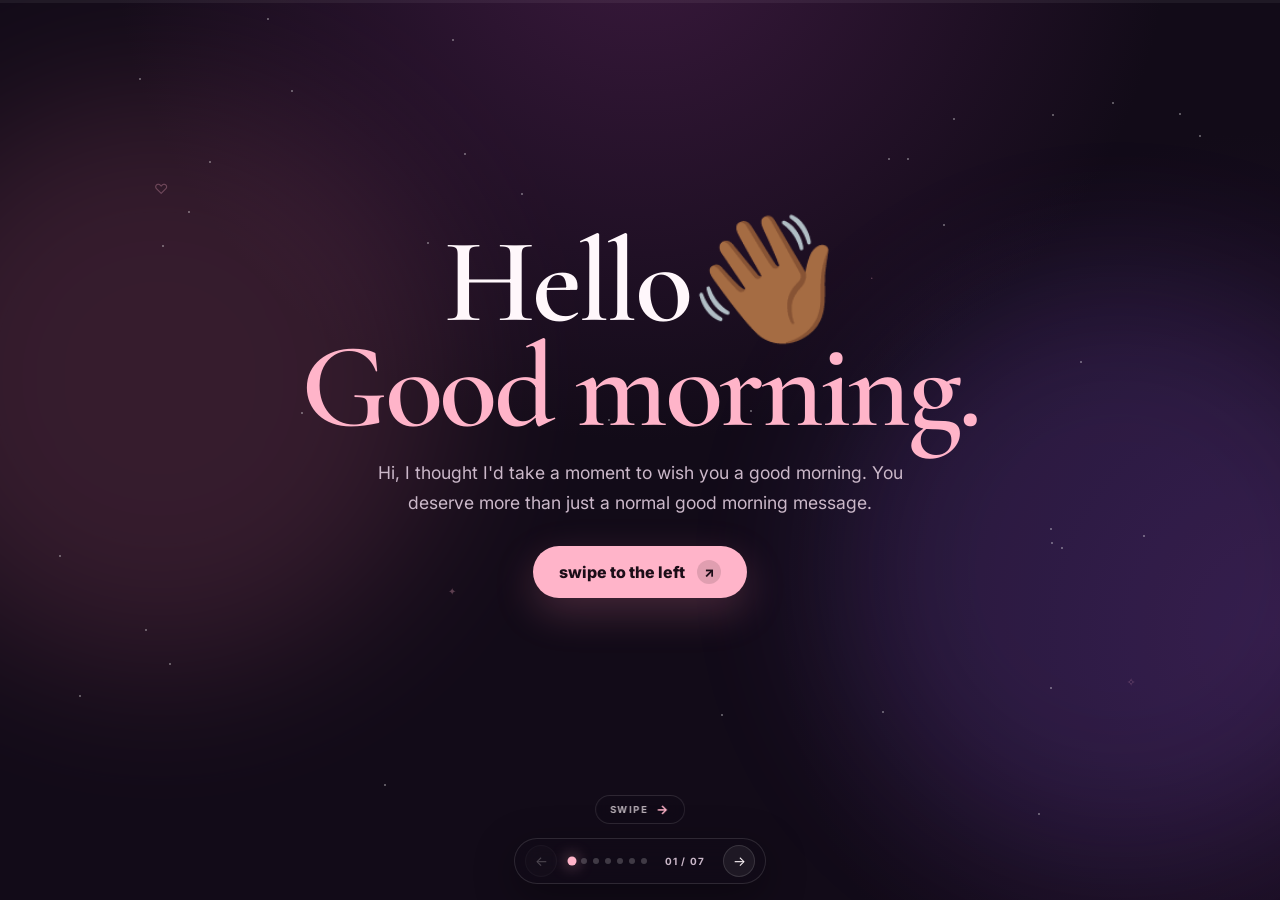
==== commit 4f3fd880: "Make the good-morning experience universal" ====
--- a/index.html
+++ b/index.html
@@ -28,7 +28,7 @@
  <section class="slide is-active" data-slide="intro" aria-label="Introduction">
  <div class="slide-inner hero-inner">
  <h1 class="anim">Hello👋🏾<br /><span>Good morning.</span></h1>
- <p class="hero-copy anim">Hi, I thought I'd take a moment to wish you a good morning. you deserve more than just a normal good morning message. </p>
+ <p class="hero-copy anim">Hi, I thought I'd take a moment to wish you a good morning. You deserve more than just a normal good morning message. </p>
  <button id="beginBtn" class="primary-btn anim" type="button">
  <span>swipe to the left</span>
  <span class="btn-arrow" aria-hidden="true">↗</span>
@@ -99,8 +99,8 @@
  <div class="slide-inner">
  <div class="soft-note">
  <p class="mini-label anim">A little note</p>
- <h2 class="anim">Hey, sooo , nlikua nme boeka<br />na I was thinking of you. Like I always do.<span></span></h2>
- <p class="anim"> na coding skuizi hukua my hobby. Sa nka sema acha ni do what I do best. Hope ime kunice </p>
+ <h2 class="anim">A little pause<br />for a brighter morning.</h2>
+ <p class="anim">Sometimes, a small thoughtful message is all it takes to start the day with a smile.</p>
  </div>
  </div>
  </section>
@@ -109,8 +109,8 @@
  <section class="slide" data-slide="memory" aria-label="Beautiful things">
  <div class="slide-inner memory-inner">
  <header class="chapter-head anim">
- <h2>Memories<br /><span>These pictures were to remind me of you</span></h2>
- <p>But sa nli poteza picha zako </p>
+ <h2>Little reminders<br /><span>Find something good in today</span></h2>
+ <p>A few simple things to brighten your morning.</p>
  </header>
 
  <div class="track memory-track anim" id="memoryTrack">
@@ -120,7 +120,7 @@
  <span class="photo-open">take a closer look</span>
  </button>
  <figcaption>
- <strong>Its a beautiful day.</strong>
+ <strong>It's a beautiful day.</strong>
  </figcaption>
  </figure>
 
@@ -130,20 +130,10 @@
  <span class="photo-open">take a closer look</span>
  </button>
  <figcaption>
- <strong>Okal once said, kindness costs nothing but gives everything.</strong>
+ <strong>Kindness costs nothing, but it can mean everything.</strong>
  </figcaption>
  </figure>
 
- <figure class="carousel-card memory-card">
- <button class="photo-frame" type="button" data-lightbox="https://upload.wikimedia.org/wikipedia/commons/7/73/BarackObama2010.jpg">
- <img src="https://upload.wikimedia.org/wikipedia/commons/7/73/BarackObama2010.jpg" alt="Barack Obama speaking at a rally" loading="lazy" />
- <span class="photo-open">take a closer look</span>
- </button>
- <figcaption>
- <strong>“Love is love.” — Barack Obama</strong>
- <span>Prince Indah naye aka sema, kihero ng'ato ti mak lwete</span>
- </figcaption>
- </figure>
  </div>
 
  <footer class="carousel-footer anim">
@@ -157,7 +147,8 @@
  <div class="slide-inner">
  <div class="question-card" id="questionCard">
  <p class="mini-label anim" id="questionLabel">Question 1</p>
- <h2 class="anim" id="questionTitle">Did I make you<br /><span> happy ??</span></h2>
+ <h2 class="anim" id="questionTitle">Did this little<br /><span>morning note help?</span></h2>
+ <p class="question-sub anim" id="questionSub">A small message can make a day feel brighter.</p>
 
  <div class="choice-area anim" id="choiceArea">
  <button id="yesBtn" class="yes-btn" type="button">Yes ✦</button>
@@ -173,15 +164,15 @@
  <section class="slide" data-slide="reveal" aria-label="The ending" aria-hidden="true">
  <div class="slide-inner reveal-inner">
  <p class="eyebrow anim">In conclusion</p>
- <h2 class="anim">Kumbuka haya<br /><span>Mai lav</span></h2>
+ <h2 class="anim">A little reminder<br /><span>Take today one step at a time</span></h2>
  <div class="reasons">
- <article class="anim"><span>01</span><h3>Punguza kiburi</h3><p> Ayie in nyaluo lakini, pride doesnt help. Infact the bible documents, pride comes before the fall.</p></article>
- <article class="anim"><span>02</span><h3>Continue being you.</h3><p>The real you is pure hearted, real you is perfect, I love the real you.</p></article>
- <article class="anim"><span>03</span><h3>We ni mrembo</h3><p>Kaschanana karembo kakona kadot na mafurmbanya kilo 41</p></article>
+ <article class="anim"><span>01</span><h3>Choose kindness</h3><p>A small act of kindness can make a real difference.</p></article>
+ <article class="anim"><span>02</span><h3>Be yourself</h3><p>You don't have to be perfect to bring something good into the world.</p></article>
+ <article class="anim"><span>03</span><h3>Keep going</h3><p>Every morning is another chance to begin again.</p></article>
  </div>
  <div class="closing-note anim">
- <p>Aya , byeee.</p>
- <strong>I hope today is kind to you. ♡</strong>
+ <p>Have a lovely day.</p>
+ <strong>Wishing you a calm, bright day ahead. ♡</strong>
  </div>
  </div>
  </section>
@@ -208,7 +199,7 @@
 <div id="markMessage" class="mark-message hidden" aria-live="polite">
  <div class="mark-inner">
  <span>One last thing…</span>
- <strong>I still love you but for my peace of mind I prefer if we dont talk reguraly.</strong>
+ <strong>May your day be filled with good things. ♡</strong>
  </div>
 </div>
 
--- a/style.css
+++ b/style.css
@@ -1,448 +1,467 @@
-document.addEventListener("DOMContentLoaded", () => {
-  const $  = (s, r = document) => r.querySelector(s);
-  const $$ = (s, r = document) => [...r.querySelectorAll(s)];
-
-  /* ── refs ─────────────────────────────────────── */
-  const stage       = $("#stage");
-  const dragLayer   = $("#dragLayer");
-  const allSlides   = $$(".slide");
-  const prevBtn     = $("#prevBtn");
-  const nextBtn     = $("#nextBtn");
-  const hudDots     = $("#dots");
-  const counter     = $("#counter");
-  const progressBar = $("#progressBar");
-  const swipeCue    = $("#swipeCue");
-  const beginBtn    = $("#beginBtn");
-
-  const stars         = $("#stars");
-  const floatingHearts = $("#floatingHearts");
-  const confetti      = $("#confetti");
-  const markMessage   = $("#markMessage");
-
-  const lightbox      = $("#lightbox");
-  const lightboxImage = $("#lightboxImage");
-  const lightboxClose = $("#lightboxClose");
-
-  const questionCard  = $("#questionCard");
-  const questionLabel = $("#questionLabel");
-  const questionTitle = $("#questionTitle");
-  const questionSub   = $("#questionSub");
-  const choiceArea    = $("#choiceArea");
-  const yesBtn        = $("#yesBtn");
-  const noBtn         = $("#noBtn");
-  const hint          = $("#hint");
-
-  if (!stage || !dragLayer || !allSlides.length) return;
-
-  /* ── state ────────────────────────────────────── */
-  const locked = new Set(["reveal"]);   // slides hidden until unlocked
-  let visible  = allSlides.filter(s => !locked.has(s.dataset.slide));
-  let current  = 0;
-  let slideW   = 0;
-  let dragX    = 0;
-  let startX   = 0;
-  let dragging = false;
-  let moved    = false;
-  let interacted = false;
-
-  /* ── question flow state ──────────────────────── */
-  let questionIndex = 0;
-  let noAttempts    = 0;
-  let markShown     = false;
-
-  const questions = [
-    {
-      label: "Question one · proceed carefully",
-      title: "Should I do<br><span>this again tomorrow?</span>",
-      sub:   "Choose wisely. The developer has already over-engineered the answer. 😂",
-      hint:  "You can say no. Probably."
-    },
-    {
-      label: "Question two · now be honest",
-      title: "Are you happy<br><span>you opened this?</span>",
-      sub:   "That is the only other question I have for you.",
-      hint:  "Just smile and press yes. 😌"
-    }
-  ];
-
-  const noLines = [
-    "Nice try. 😂",
-    "Are you sure, Mwende? 👀",
-    "Really sure?",
-    "Reeeeally sure?",
-    "Reeeeally reeeaaally sure?",
-    "That sure? Because I can keep asking. 😭",
-    "Okay, now you are just testing the developer.",
-    "The answer is still waiting for you. ✦"
-  ];
-  const noLabels = [
-    "No", "Still no?", "Really?", "Reeeeally?",
-    "Be serious 😂", "Try again", "Last chance", "Nope…"
-  ];
-
-  /* ── ambience ─────────────────────────────────── */
-  if (stars) {
-    for (let i = 0; i < 46; i++) {
-      const s = document.createElement("span");
-      s.className = "star";
-      s.style.left = Math.random() * 100 + "%";
-      s.style.top  = Math.random() * 100 + "%";
-      s.style.setProperty("--duration", (2.5 + Math.random() * 4).toFixed(2) + "s");
-      s.style.setProperty("--delay",    (-Math.random() * 4).toFixed(2) + "s");
-      stars.appendChild(s);
-    }
-  }
-  if (floatingHearts) {
-    ["♡", "✦", "·", "✧"].forEach((sym, i) => {
-      const h = document.createElement("span");
-      h.textContent = sym;
-      h.style.left = [10, 30, 70, 88][i] + "%";
-      h.style.top  = [18, 68, 28, 74][i] + "%";
-      h.style.fontSize = [15, 10, 14, 11][i] + "px";
-      h.style.setProperty("--duration", (3.8 + i * 0.65) + "s");
-      h.style.setProperty("--delay",    (-i * 0.7) + "s");
-      floatingHearts.appendChild(h);
-    });
-  }
-
-  /* ── HUD dots ─────────────────────────────────── */
-  function buildHudDots() {
-    if (!hudDots) return;
-    hudDots.innerHTML = "";
-    visible.forEach((_, i) => {
-      const d = document.createElement("span");
-      d.addEventListener("click", () => goTo(i));
-      hudDots.appendChild(d);
-    });
-  }
-
-  /* ── measure ──────────────────────────────────── */
-  function measure() {
-    slideW = stage.clientWidth;
-    dragLayer.style.transform = `translate3d(${-current * slideW}px,0,0)`;
-  }
-
-  /* ── navigation ───────────────────────────────── */
-  function setTransform(px) {
-    dragLayer.style.transform = `translate3d(${px}px,0,0)`;
-  }
-
-  function goTo(index, animate = true) {
-    current = Math.max(0, Math.min(index, visible.length - 1));
-    dragLayer.classList.toggle("is-animating", animate);
-    setTransform(-current * slideW);
-    updateUI();
-    markInteracted();
-  }
-
-  function updateUI() {
-    visible.forEach((s, i) => s.classList.toggle("is-active", i === current));
-
-    const dots = hudDots ? $$("span", hudDots) : [];
-    dots.forEach((d, i) => d.classList.toggle("is-active", i === current));
-
-    if (counter) {
-      counter.textContent =
-        String(current + 1).padStart(2, "0") +
-        " / " +
-        String(visible.length).padStart(2, "0");
-    }
-    if (progressBar) {
-      const pct = visible.length > 1
-        ? (current / (visible.length - 1)) * 100
-        : 100;
-      progressBar.style.width = pct + "%";
-    }
-    if (prevBtn) prevBtn.disabled = current === 0;
-    if (nextBtn) nextBtn.disabled = current === visible.length - 1;
-
-    // pause carousels that aren't on the active slide
-    // (iframes left alone — YouTube handles its own state)
-  }
-
-  function markInteracted() {
-    if (interacted) return;
-    interacted = true;
-    swipeCue?.classList.add("is-hidden");
-  }
-
-  /* ── drag / swipe ─────────────────────────────── */
-  function onPointerDown(e) {
-    if (e.target.closest(".track")) return;      // let carousels scroll
-    if (e.target.closest("button, a, iframe, .lightbox, .mark-message")) return;
-    dragging = true;
-    moved = false;
-    startX = e.clientX;
-    dragX = -current * slideW;
-    dragLayer.classList.remove("is-animating");
-    dragLayer.classList.add("is-dragging");
-    stage.setPointerCapture?.(e.pointerId);
-  }
-
-  function onPointerMove(e) {
-    if (!dragging) return;
-    const dx = e.clientX - startX;
-    if (Math.abs(dx) > 4) moved = true;
-
-    // resistance at the ends
-    const atStart = current === 0 && dx > 0;
-    const atEnd   = current === visible.length - 1 && dx < 0;
-    const applied = (atStart || atEnd) ? dx * 0.32 : dx;
-
-    setTransform(dragX + applied);
-    markInteracted();
-  }
-
-  function onPointerUp(e) {
-    if (!dragging) return;
-    dragging = false;
-    dragLayer.classList.remove("is-dragging");
-
-    const dx = e.clientX - startX;
-    const threshold = slideW * 0.18;
-
-    if (dx < -threshold)      goTo(current + 1);
-    else if (dx > threshold)  goTo(current - 1);
-    else                      goTo(current);
-  }
-
-  stage.addEventListener("pointerdown", onPointerDown);
-  stage.addEventListener("pointermove", onPointerMove);
-  stage.addEventListener("pointerup",   onPointerUp);
-  stage.addEventListener("pointercancel", onPointerUp);
-
-  /* keyboard */
-  document.addEventListener("keydown", (e) => {
-    if (e.key === "ArrowRight") goTo(current + 1);
-    if (e.key === "ArrowLeft")  goTo(current - 1);
-    if (e.key === "Escape")     closeLightbox();
-  });
-
-  /* HUD buttons */
-  prevBtn?.addEventListener("click", () => goTo(current - 1));
-  nextBtn?.addEventListener("click", () => goTo(current + 1));
-  beginBtn?.addEventListener("click", (e) => {
-    e.preventDefault();
-    goTo(1);
-  });
-
-  window.addEventListener("resize", measure);
-  window.addEventListener("orientationchange", () => setTimeout(measure, 120));
-
-  /* ── carousels ────────────────────────────────── */
-  function setupCarousel(trackSelector, dotsSelector) {
-    const track = $(trackSelector);
-    if (!track) return;
-    const cards = $$(".carousel-card", track);
-    const dots  = dotsSelector ? $$("span", $(dotsSelector)) : [];
-
-    // seed dots
-    if (dots.length === 0 && dotsSelector) {
-      const wrap = $(dotsSelector);
-      if (wrap) {
-        cards.forEach((_, i) => {
-          const d = document.createElement("span");
-          if (i === 0) d.classList.add("is-active");
-          wrap.appendChild(d);
-        });
-      }
-    }
-
-    const sync = () => {
-      const center = track.scrollLeft + track.clientWidth / 2;
-      let best = 0, dist = Infinity;
-      cards.forEach((card, i) => {
-        const c = card.offsetLeft + card.offsetWidth / 2;
-        const d = Math.abs(center - c);
-        if (d < dist) { dist = d; best = i; }
-      });
-      cards.forEach((c, i) => c.classList.toggle("is-active", i === best));
-      const liveDots = dotsSelector ? $$("span", $(dotsSelector)) : [];
-      liveDots.forEach((d, i) => d.classList.toggle("is-active", i === best));
-    };
-
-    track.addEventListener("scroll", () => {
-      window.requestAnimationFrame(sync);
-    }, { passive: true });
-    window.addEventListener("resize", sync);
-    // give the browser a beat to lay out
-    setTimeout(sync, 60);
-  }
-
-  setupCarousel("#musicTrack", "#musicDots");
-  setupCarousel("#memoryTrack", "#memoryDots");
-
-  /* ── lightbox ─────────────────────────────────── */
-  $$(".photo-frame[data-lightbox]").forEach((btn) => {
-    btn.addEventListener("click", () => {
-      if (!lightbox || !lightboxImage) return;
-      lightboxImage.src = btn.dataset.lightbox;
-      lightboxImage.alt = btn.querySelector("img")?.alt || "Memory";
-      lightbox.classList.remove("hidden");
-      document.body.style.overflow = "hidden";
-      lightboxClose?.focus();
-    });
-  });
-
-  function closeLightbox() {
-    if (!lightbox || lightbox.classList.contains("hidden")) return;
-    lightbox.classList.add("hidden");
-    lightboxImage.src = "";
-    document.body.style.overflow = "";
-  }
-  lightboxClose?.addEventListener("click", closeLightbox);
-  lightbox?.addEventListener("click", (e) => {
-    if (e.target === lightbox) closeLightbox();
-  });
-
-  /* ── question flow ────────────────────────────── */
-  function updateQuestion() {
-    const q = questions[questionIndex];
-    if (questionLabel) questionLabel.textContent = q.label;
-    if (questionTitle) questionTitle.innerHTML   = q.title;
-    if (questionSub)   questionSub.textContent   = q.sub;
-    if (hint)          hint.textContent          = q.hint;
-    if (noBtn)         noBtn.textContent         = noLabels[Math.min(noAttempts, noLabels.length - 1)];
-  }
-
-  function moveNoButton() {
-    if (!choiceArea || !noBtn) return;
-    const area = choiceArea.getBoundingClientRect();
-    const btn  = noBtn.getBoundingClientRect();
-    const maxX = Math.max(8, area.width  - btn.width  - 12);
-    const maxY = Math.max(8, area.height - btn.height - 12);
-    const x = Math.random() * maxX - maxX / 2;
-    const y = Math.random() * maxY - maxY / 2;
-
-    noBtn.style.position = "absolute";
-    noBtn.style.transform = `translate(${x}px,${y}px)`;
-  }
-
-  function rejectNo() {
-    noAttempts++;
-    if (hint) hint.textContent = noLines[Math.min(noAttempts - 1, noLines.length - 1)];
-    if (noBtn) noBtn.textContent = noLabels[Math.min(noAttempts, noLabels.length - 1)];
-
-    if (noAttempts % 2 === 0) {
-      noBtn.animate(
-        [
-          { transform: "translate(0,0) rotate(0deg)" },
-          { transform: "translate(0,0) rotate(-7deg) scale(.97)" },
-          { transform: "translate(0,0) rotate(7deg) scale(1.03)" },
-          { transform: "translate(0,0) rotate(0deg)" }
-        ],
-        { duration: 380, easing: "ease-out" }
-      );
-    }
-    moveNoButton();
-  }
-
-  if (noBtn) {
-    ["pointerenter", "focus"].forEach((ev) =>
-      noBtn.addEventListener(ev, rejectNo)
-    );
-    noBtn.addEventListener("touchstart", (e) => {
-      e.preventDefault();
-      rejectNo();
-    }, { passive: false });
-    noBtn.addEventListener("click", (e) => {
-      e.preventDefault();
-      rejectNo();
-    });
-  }
-
-  if (yesBtn) {
-    yesBtn.addEventListener("click", () => {
-      if (questionIndex === 0) {
-        questionIndex = 1;
-        noAttempts = 0;
-        updateQuestion();
-        celebrate();
-        questionCard?.animate(
-          [
-            { transform: "scale(.98)", opacity: .75 },
-            { transform: "scale(1)",   opacity: 1 }
-          ],
-          { duration: 460, easing: "cubic-bezier(.2,.8,.2,1)" }
-        );
-      } else {
-        celebrate();
-        unlockReveal();
-      }
-    });
-  }
-
-  /* ── reveal flow ──────────────────────────────── */
-  function unlockReveal() {
-    const revealSlide = allSlides.find((s) => s.dataset.slide === "reveal");
-    if (!revealSlide) return;
-    revealSlide.classList.add("is-revealed");
-    locked.delete("reveal");
-    visible = allSlides.filter((s) => !locked.has(s.dataset.slide));
-    buildHudDots();
-    updateUI();
-    goTo(visible.length - 1);
-    setTimeout(showMarkMessage, 1600);
-  }
-
-  function showMarkMessage() {
-    if (markShown || !markMessage) return;
-    markShown = true;
-    markMessage.classList.remove("hidden");
-    markMessage.style.opacity = "";
-
-    setTimeout(() => {
-      markMessage.style.transition = "opacity .85s ease";
-      markMessage.style.opacity = "0";
-      setTimeout(() => {
-        markMessage.classList.add("hidden");
-        markMessage.style.opacity = "";
-        markMessage.style.transition = "";
-      }, 900);
-    }, 4200);
-  }
-
-  /* ── confetti ─────────────────────────────────── */
-  function celebrate() {
-    if (!confetti) return;
-    const colors = ["#ff8daf", "#ffd6e3", "#fff7fb", "#d8b4fe"];
-    for (let i = 0; i < 56; i++) {
-      const piece = document.createElement("span");
-      piece.className = "confetti-piece";
-      piece.style.left = Math.random() * 100 + "vw";
-      piece.style.setProperty("--drift", `${(Math.random() - 0.5) * 240}px`);
-      piece.style.setProperty("--rotation", `${Math.random() * 900 - 450}deg`);
-      piece.style.setProperty("--fall-duration", `${2.4 + Math.random() * 2.6}s`);
-      piece.style.background = colors[i % colors.length];
-      piece.style.animationDelay = `${Math.random() * 0.25}s`;
-      confetti.appendChild(piece);
-      setTimeout(() => piece.remove(), 6200);
-    }
-  }
-
-  /* ── 3D tilt (desktop pointers) ───────────────── */
-  if (window.matchMedia("(hover: hover)").matches) {
-    $$(".tilt").forEach((el) => {
-      el.addEventListener("pointermove", (e) => {
-        const r = el.getBoundingClientRect();
-        const px = (e.clientX - r.left) / r.width  - 0.5;
-        const py = (e.clientY - r.top)  / r.height - 0.5;
-        el.classList.add("is-tilting");
-        el.style.transform =
-          `perspective(900px) rotateX(${(-py * 6).toFixed(2)}deg) rotateY(${(px * 8).toFixed(2)}deg)`;
-      });
-      el.addEventListener("pointerleave", () => {
-        el.classList.remove("is-tilting");
-        el.style.transform = "";
-      });
-    });
-  }
-
-  /* ── boot ─────────────────────────────────────── */
-  buildHudDots();
-  // small delay so fonts/layout settle before we measure
-  requestAnimationFrame(() => {
-    measure();
-    updateUI();
-  });
-});+/* ═══════════════════════════════════════════════
+   A LITTLE GOOD MORNING · smooth mobile UI
+   ═══════════════════════════════════════════════ */
+
+:root {
+  --bg: #120b18;
+  --text: #fff7fb;
+  --muted: #cbb8c9;
+  --rose: #ffb4c9;
+  --rose-strong: #ff8daf;
+  --violet: #d8b4fe;
+  --line: rgba(255, 255, 255, 0.12);
+  --glass: rgba(255, 255, 255, 0.055);
+  --shadow: 0 25px 70px rgba(0, 0, 0, 0.34);
+  --ease: cubic-bezier(0.22, 0.9, 0.24, 1);
+  --deck: cubic-bezier(0.86, 0, 0.07, 1);
+}
+
+* { box-sizing: border-box; }
+html, body {
+  height: 100%;
+  margin: 0;
+  padding: 0;
+  overflow: hidden;
+  background: var(--bg);
+  font-family: Inter, system-ui, -apple-system, "Segoe UI", sans-serif;
+  color: var(--text);
+  -webkit-font-smoothing: antialiased;
+  text-rendering: optimizeLegibility;
+  touch-action: manipulation;
+}
+
+body::before {
+  content: "";
+  position: fixed;
+  inset: 0;
+  pointer-events: none;
+  z-index: 0;
+  background:
+    radial-gradient(circle at 50% -10%, #3a193d 0, transparent 45%),
+    radial-gradient(circle at 100% 70%, #24122f 0, transparent 35%),
+    var(--bg);
+}
+
+button, a { -webkit-tap-highlight-color: transparent; }
+button { font: inherit; color: inherit; background: none; border: 0; cursor: pointer; padding: 0; }
+a { text-decoration: none; color: inherit; }
+img { max-width: 100%; display: block; }
+h1, h2, h3, p { margin-top: 0; }
+h1, h2 { font-family: "Cormorant Garamond", Georgia, serif; font-weight: 600; letter-spacing: -0.03em; }
+
+/* ── AMBIENT BACKGROUND ──────────────────────── */
+.ambient {
+  position: fixed; width: 45vw; height: 45vw; border-radius: 50%;
+  filter: blur(80px); pointer-events: none; z-index: 1; opacity: 0.15;
+}
+.ambient-one { left: -10vw; top: 10vh; background: #ff7da6; }
+.ambient-two { right: -10vw; bottom: 5vh; background: #9d68ff; }
+
+.stars { position: fixed; inset: 0; z-index: 1; pointer-events: none; opacity: 0.42; }
+.star {
+  position: absolute; width: 2px; height: 2px; border-radius: 50%; background: #fff;
+  animation: twinkle var(--duration, 4s) ease-in-out infinite;
+  animation-delay: var(--delay, 0s);
+}
+.floating-hearts span {
+  position: fixed; z-index: 1; pointer-events: none; color: rgba(255, 180, 201, 0.3);
+  animation: floatHeart var(--duration, 4s) ease-in-out infinite;
+  animation-delay: var(--delay, 0s);
+}
+
+/* ── PROGRESS BAR ────────────────────────────── */
+.progress {
+  position: fixed; top: 0; left: 0; right: 0; height: 3px;
+  background: rgba(255, 255, 255, 0.06); z-index: 60; pointer-events: none;
+}
+.progress span {
+  display: block; height: 100%; width: 0%;
+  background: linear-gradient(90deg, var(--rose), var(--violet));
+  box-shadow: 0 0 14px rgba(255, 180, 201, 0.55);
+  transition: width 0.4s ease-out;
+}
+
+/* ── SWIPEABLE DECK (NATIVE 60FPS SCROLL SNAP) ─ */
+.stage {
+  position: fixed; inset: 0; z-index: 2;
+}
+
+.deck {
+  display: flex;
+  width: 100vw;
+  height: 100dvh;
+  overflow-x: auto;
+  overflow-y: hidden;
+  scroll-snap-type: x mandatory;
+  scroll-behavior: smooth;
+  -webkit-overflow-scrolling: touch;
+  scrollbar-width: none;
+}
+.deck::-webkit-scrollbar { display: none; }
+
+/* ── SLIDE & INTERNAL VERTICAL SCROLL ───────── */
+.slide {
+  flex: 0 0 100vw;
+  width: 100vw;
+  height: 100dvh;
+  scroll-snap-align: start;
+  scroll-snap-stop: always;
+  overflow-y: auto;
+  overflow-x: hidden;
+  -webkit-overflow-scrolling: touch;
+  padding: calc(env(safe-area-inset-top) + 20px) 16px calc(env(safe-area-inset-bottom) + 84px);
+  display: flex;
+  flex-direction: column;
+  box-sizing: border-box;
+}
+
+.slide-inner {
+  width: min(880px, 100%);
+  margin: auto;
+  position: relative;
+  z-index: 2;
+  padding-top: 10px;
+  padding-bottom: 20px;
+}
+
+.slide[data-slide="reveal"] { display: none; }
+.slide[data-slide="reveal"].is-revealed { display: flex; }
+
+/* ── ENTRANCE ANIMATIONS ────────────────────── */
+.anim {
+  opacity: 0;
+  transform: translateY(22px);
+  transition: opacity 0.65s ease, transform 0.75s var(--ease);
+}
+.slide.is-active .anim { opacity: 1; transform: translateY(0); }
+.slide.is-active .anim:nth-child(1) { transition-delay: 0.05s; }
+.slide.is-active .anim:nth-child(2) { transition-delay: 0.12s; }
+.slide.is-active .anim:nth-child(3) { transition-delay: 0.19s; }
+.slide.is-active .anim:nth-child(4) { transition-delay: 0.26s; }
+.slide.is-active .anim:nth-child(5) { transition-delay: 0.33s; }
+
+/* ── TYPOGRAPHY ─────────────────────────────── */
+.eyebrow, .mini-label {
+  margin: 0 0 12px;
+  color: var(--rose);
+  font-size: 0.7rem; font-weight: 800;
+  letter-spacing: 0.18em; line-height: 1.4; text-transform: uppercase;
+}
+.hero-copy {
+  max-width: 540px; margin: 0 auto 28px;
+  color: var(--muted);
+  font-size: clamp(0.95rem, 3vw, 1.1rem);
+  line-height: 1.7;
+}
+
+/* ── SLIDE 01 · HERO ─────────────────────────── */
+.hero-inner { text-align: center; }
+.hero-inner h1 {
+  margin: 0 0 18px;
+  font-size: clamp(3.2rem, 14vw, 7.5rem);
+  line-height: 0.88;
+}
+.hero-inner h1 span { color: var(--rose); }
+
+.primary-btn {
+  display: inline-flex; align-items: center; gap: 12px;
+  min-height: 52px; padding: 14px 26px;
+  border-radius: 999px;
+  color: #1b0d17; background: var(--rose);
+  font-weight: 800;
+  box-shadow: 0 14px 40px rgba(255, 141, 175, 0.22);
+  transition: transform 0.22s var(--ease), box-shadow 0.22s var(--ease);
+}
+.primary-btn .btn-arrow {
+  display: grid; place-items: center;
+  width: 24px; height: 24px; border-radius: 50%;
+  background: rgba(0, 0, 0, 0.12);
+  font-size: 0.85rem;
+}
+
+/* ── SLIDE 02 · VERSE ────────────────────────── */
+.verse-card {
+  position: relative;
+  width: min(720px, 100%); margin-inline: auto;
+  padding: clamp(24px, 5vw, 48px);
+  border: 1px solid var(--line); border-radius: 24px;
+  background: linear-gradient(145deg, rgba(255, 255, 255, 0.08), rgba(255, 255, 255, 0.02));
+  box-shadow: var(--shadow);
+  text-align: center; overflow: hidden;
+}
+.verse-mark {
+  position: absolute; top: -25px; left: 12px;
+  color: rgba(255, 180, 201, 0.1);
+  font: 10rem/1 Georgia, serif; pointer-events: none;
+}
+.verse {
+  position: relative; margin: 0 0 16px;
+  font: 600 clamp(1.35rem, 4.2vw, 2.3rem)/1.2 "Cormorant Garamond", Georgia, serif;
+}
+.verse-ref {
+  color: var(--muted);
+  font-size: 0.7rem; font-weight: 700;
+  letter-spacing: 0.14em; text-transform: uppercase;
+}
+.verse-punchline {
+  position: relative; margin-top: 22px; padding-top: 18px;
+  border-top: 1px solid var(--line);
+}
+.verse-punchline span {
+  display: block; margin-bottom: 6px; color: var(--rose);
+  font-size: 0.64rem; font-weight: 800; letter-spacing: 0.12em; text-transform: uppercase;
+}
+.verse-punchline strong {
+  display: block; font: 600 clamp(1rem, 3.5vw, 1.35rem)/1.2 "Cormorant Garamond", Georgia, serif;
+}
+.verse-punchline em {
+  display: block; max-width: 520px; margin: 8px auto 4px;
+  color: var(--muted); font: italic 1.05rem/1.3 "Cormorant Garamond", Georgia, serif;
+}
+.verse-punchline b {
+  display: block; color: var(--rose);
+  font: 600 1.15rem/1.1 "Cormorant Garamond", Georgia, serif;
+}
+
+/* ── CAROUSEL TRACKS ─────────────────────────── */
+.music-inner, .memory-inner {
+  display: flex; flex-direction: column; gap: 16px; align-items: center;
+}
+.chapter-head { text-align: center; max-width: 640px; }
+.chapter-head h2, .soft-note h2, .question-card h2, .reveal-inner h2 {
+  margin: 0 0 10px;
+  font-size: clamp(2rem, 7.5vw, 4rem);
+  line-height: 0.95;
+}
+.chapter-head h2 span, .soft-note h2 span, .question-card h2 span, .reveal-inner h2 span { color: var(--rose); }
+.chapter-head p { margin: 0 auto; color: var(--muted); font-size: 0.85rem; line-height: 1.6; }
+
+.track {
+  display: flex; gap: 14px; width: 100%;
+  overflow-x: auto; overflow-y: hidden;
+  padding: 4px 2px 14px;
+  scroll-snap-type: x mandatory;
+  overscroll-behavior-x: contain;
+  scrollbar-width: none;
+  -webkit-overflow-scrolling: touch;
+}
+.track::-webkit-scrollbar { display: none; }
+
+.carousel-card {
+  flex: 0 0 88%; max-width: 520px;
+  scroll-snap-align: center;
+  scroll-snap-stop: always;
+  opacity: 0.55;
+  transform: scale(0.95);
+  transition: opacity 0.4s ease, transform 0.4s ease;
+}
+.carousel-card.is-active { opacity: 1; transform: scale(1); }
+
+/* MUSIC CARD */
+.music-card {
+  display: flex; flex-direction: column;
+  height: 380px; border: 1px solid var(--line); border-radius: 20px;
+  background: var(--glass); box-shadow: 0 16px 40px rgba(0,0,0,0.26);
+  overflow: hidden;
+}
+.music-header {
+  display: flex; align-items: center; gap: 12px; padding: 12px 14px;
+  background: rgba(255,255,255,0.03); border-bottom: 1px solid var(--line);
+}
+.music-art {
+  width: 44px; height: 44px; border-radius: 10px;
+  display: grid; place-items: center; flex-shrink: 0;
+}
+.art-one { background: linear-gradient(145deg, #c86b8d, #42204e); }
+.art-two { background: linear-gradient(145deg, #c28bb3, #34203c); }
+.music-copy { flex: 1; min-width: 0; }
+.song-title { margin: 0; font: 700 1.2rem/1.1 "Cormorant Garamond", Georgia, serif; }
+.song-artist { margin: 2px 0 0; color: var(--muted); font-size: 0.72rem; }
+
+.youtube-frame { flex: 1; width: 100%; background: #000; }
+.youtube-frame iframe { width: 100%; height: 100%; border: 0; display: block; }
+
+/* MEMORY CARD */
+.memory-card {
+  display: flex; flex-direction: column; gap: 10px; padding: 10px;
+  border: 1px solid var(--line); border-radius: 20px;
+  background: rgba(255,255,255,0.04); box-shadow: 0 16px 40px rgba(0,0,0,0.25);
+}
+.photo-frame {
+  position: relative; width: 100%; height: 260px;
+  border-radius: 12px; overflow: hidden; background: #0c0810;
+  cursor: zoom-in; border: 0; padding: 0; text-align: left;
+}
+.photo-frame img {
+  width: 100%; height: 100%; object-fit: cover; object-position: center;
+}
+.photo-open {
+  position: absolute; right: 8px; bottom: 8px; z-index: 3;
+  padding: 5px 10px; border-radius: 999px;
+  background: rgba(18,11,24,0.65); backdrop-filter: blur(8px);
+  color: #fff; font-size: 0.6rem; font-weight: 600;
+  border: 1px solid rgba(255,255,255,0.15);
+}
+.memory-card figcaption { padding: 4px 6px; }
+.memory-card figcaption strong {
+  display: block; margin-bottom: 4px; color: var(--text);
+  font: 600 1.1rem/1.15 "Cormorant Garamond", Georgia, serif;
+}
+.memory-card figcaption span {
+  display: block; color: var(--muted); font-size: 0.72rem; line-height: 1.5;
+}
+.memory-card figcaption a { color: var(--rose); text-decoration: underline; text-underline-offset: 2px; }
+.memory-card figcaption .photo-credit { margin-top: 8px; font-size: 0.62rem; opacity: 0.8; }
+
+.carousel-footer { display: flex; justify-content: center; margin-top: 4px; }
+.dots { display: flex; gap: 6px; align-items: center; }
+.dots span {
+  width: 6px; height: 6px; border-radius: 50%;
+  background: rgba(255,255,255,0.2);
+  transition: transform 0.3s ease, background 0.3s ease;
+}
+.dots span.is-active {
+  background: var(--rose); transform: scale(1.5);
+  box-shadow: 0 0 10px rgba(255,180,201,0.7);
+}
+
+/* ── SLIDE 04 · SOFT NOTE ────────────────────── */
+.soft-note {
+  position: relative; width: min(650px, 100%); margin-inline: auto;
+  padding: clamp(26px, 6vw, 52px);
+  border: 1px solid var(--line); border-radius: 24px;
+  background: linear-gradient(145deg, rgba(255,255,255,0.06), rgba(255,255,255,0.02));
+  box-shadow: var(--shadow); text-align: center; overflow: hidden;
+}
+.soft-note p { color: var(--muted); font-size: 0.92rem; line-height: 1.7; margin: 0; }
+
+/* ── SLIDE 06 · QUESTION ─────────────────────── */
+.question-card {
+  width: min(680px, 100%); margin-inline: auto;
+  padding: clamp(26px, 6vw, 50px);
+  border: 1px solid rgba(255,141,175,0.22); border-radius: 24px;
+  background: rgba(255,141,175,0.045); box-shadow: var(--shadow);
+  text-align: center; position: relative;
+}
+.question-sub { max-width: 540px; margin: 0 auto; color: var(--muted); font-size: 0.85rem; line-height: 1.65; }
+
+.choice-area {
+  position: relative; width: min(400px, 100%); height: 110px;
+  margin: 24px auto 0; display: flex; align-items: center; justify-content: center; gap: 16px;
+}
+.yes-btn, .no-btn {
+  min-height: 48px; padding: 12px 26px; border-radius: 999px; font-weight: 800;
+  transition: transform 0.2s var(--ease), box-shadow 0.2s var(--ease);
+}
+.yes-btn {
+  background: var(--rose); color: #210f18;
+  box-shadow: 0 12px 30px rgba(255,141,175,0.22); z-index: 2;
+}
+.no-btn {
+  background: rgba(255,255,255,0.08); border: 1px solid var(--line);
+  color: var(--text); z-index: 1; will-change: transform;
+}
+.hint { min-height: 20px; margin: 10px 0 0; color: var(--muted); font-size: 0.78rem; }
+
+/* ── SLIDE 07 · REVEAL ───────────────────────── */
+.reveal-inner { width: min(800px, 100%); text-align: center; }
+.success-symbol {
+  width: 60px; height: 60px; margin: 0 auto 18px;
+  display: grid; place-items: center; border-radius: 50%;
+  color: #210f18; background: var(--rose); font-size: 1.3rem;
+  box-shadow: 0 0 50px rgba(255,141,175,0.3);
+}
+.reveal-copy { max-width: 580px; margin: 0 auto 28px; color: var(--muted); font-size: 0.92rem; line-height: 1.75; }
+.reasons { display: grid; grid-template-columns: repeat(3, 1fr); gap: 12px; text-align: left; }
+.reasons article { padding: 18px; border: 1px solid var(--line); border-radius: 18px; background: var(--glass); }
+.reasons span { color: var(--rose); font-size: 0.7rem; font-weight: 800; letter-spacing: 0.1em; }
+.reasons h3 { margin: 14px 0 6px; font: 1.45rem/1 "Cormorant Garamond", Georgia, serif; }
+.reasons p { margin: 0; color: var(--muted); font-size: 0.76rem; line-height: 1.55; }
+.closing-note { margin-top: 28px; color: var(--muted); }
+.closing-note strong { display: block; margin-top: 4px; color: var(--text); font: 1.4rem/1 "Cormorant Garamond", Georgia, serif; }
+
+/* ── HUD NAVIGATION & SWIPE CUE ──────────────── */
+.swipe-cue {
+  position: fixed; left: 50%; bottom: calc(76px + env(safe-area-inset-bottom));
+  transform: translateX(-50%); z-index: 40;
+  display: inline-flex; align-items: center; gap: 8px;
+  padding: 6px 14px; border: 1px solid var(--line); border-radius: 999px;
+  background: rgba(18,11,24,0.6); backdrop-filter: blur(10px);
+  color: rgba(255,247,251,0.7); font-size: 0.6rem; font-weight: 700;
+  letter-spacing: 0.15em; text-transform: uppercase; pointer-events: none;
+  animation: swipeCue 2.4s ease-in-out infinite;
+  transition: opacity 0.5s ease;
+}
+.swipe-cue .arrow { color: var(--rose); font-size: 0.8rem; }
+.swipe-cue.is-hidden { opacity: 0; visibility: hidden; }
+
+.hud {
+  position: fixed; left: 50%; bottom: calc(16px + env(safe-area-inset-bottom));
+  transform: translateX(-50%); z-index: 50;
+  display: flex; align-items: center; gap: 12px;
+  padding: 6px 10px; border: 1px solid var(--line); border-radius: 999px;
+  background: rgba(18,11,24,0.65); backdrop-filter: blur(14px);
+  box-shadow: 0 12px 40px rgba(0,0,0,0.35);
+}
+.hud .nav {
+  width: 32px; height: 32px; border-radius: 50%;
+  display: grid; place-items: center; color: var(--text);
+  background: rgba(255,255,255,0.06); border: 1px solid var(--line);
+  font-size: 0.85rem; transition: background 0.2s ease, opacity 0.2s ease;
+}
+.hud .nav:disabled { opacity: 0.25; cursor: not-allowed; }
+.hud .counter { min-width: 52px; text-align: center; color: var(--muted); font-size: 0.62rem; font-weight: 700; letter-spacing: 0.12em; }
+
+/* ── LIGHTBOX ────────────────────────────────── */
+.lightbox {
+  position: fixed; inset: 0; z-index: 1000;
+  display: grid; place-items: center; padding: 14px;
+  background: rgba(8,5,11,0.92); backdrop-filter: blur(14px);
+}
+.lightbox img {
+  max-width: 94vw; max-height: 82svh; object-fit: contain; border-radius: 12px;
+  box-shadow: 0 25px 90px rgba(0,0,0,0.55);
+}
+.lightbox-close {
+  position: absolute; top: max(16px, env(safe-area-inset-top)); right: max(16px, env(safe-area-inset-right));
+  width: 42px; height: 42px; border-radius: 50%;
+  border: 1px solid rgba(255,255,255,0.16); background: rgba(255,255,255,0.1);
+  color: #fff; font-size: 1.5rem; display: grid; place-items: center; z-index: 2;
+}
+
+/* ── MARK MESSAGE ────────────────────────────── */
+.mark-message {
+  position: fixed; inset: 0; z-index: 1200;
+  display: grid; place-items: center; padding: 20px;
+  background: rgba(18,11,24,0.88); backdrop-filter: blur(18px);
+}
+.mark-inner {
+  width: min(500px, 100%); padding: 36px 20px;
+  border: 1px solid rgba(255,180,201,0.22); border-radius: 22px;
+  background: linear-gradient(145deg, rgba(255,255,255,0.09), rgba(255,255,255,0.025));
+  box-shadow: var(--shadow); text-align: center;
+}
+.mark-inner span { color: var(--rose); font-size: 0.65rem; font-weight: 800; letter-spacing: 0.16em; text-transform: uppercase; }
+.mark-inner strong { display: block; margin: 16px 0 10px; font: 600 clamp(1.8rem, 8vw, 3.2rem)/1 "Cormorant Garamond", Georgia, serif; }
+.mark-inner small { color: var(--muted); font-size: 0.74rem; }
+
+/* ── CONFETTI ────────────────────────────────── */
+.confetti-piece {
+  position: fixed; top: -20px; z-index: 1300; width: 7px; height: 12px; border-radius: 2px;
+  pointer-events: none; animation: fall var(--fall-duration, 3s) linear forwards;
+}
+
+.hidden { display: none !important; }
+
+/* ── KEYFRAMES ───────────────────────────────── */
+@keyframes twinkle { 0%, 100% { opacity: 0.08; transform: scale(0.7); } 50% { opacity: 0.85; transform: scale(1.3); } }
+@keyframes floatHeart { 0%, 100% { transform: translateY(0) rotate(-6deg); opacity: 0.12; } 50% { transform: translateY(-16px) rotate(6deg); opacity: 0.5; } }
+@keyframes fall { to { transform: translate3d(var(--drift), 105vh, 0) rotate(var(--rotation)); opacity: 0; } }
+@keyframes swipeCue { 0%, 100% { transform: translate(-50%, 0); opacity: 0.6; } 50% { transform: translate(-50%, -6px); opacity: 1; } }
+
+/* ── RESPONSIVE MOBILE TWEAKS ────────────────── */
+@media (max-width: 700px) {
+  .reasons { grid-template-columns: 1fr; gap: 10px; }
+  .music-card { height: 350px; }
+  .photo-frame { height: 220px; }
+}
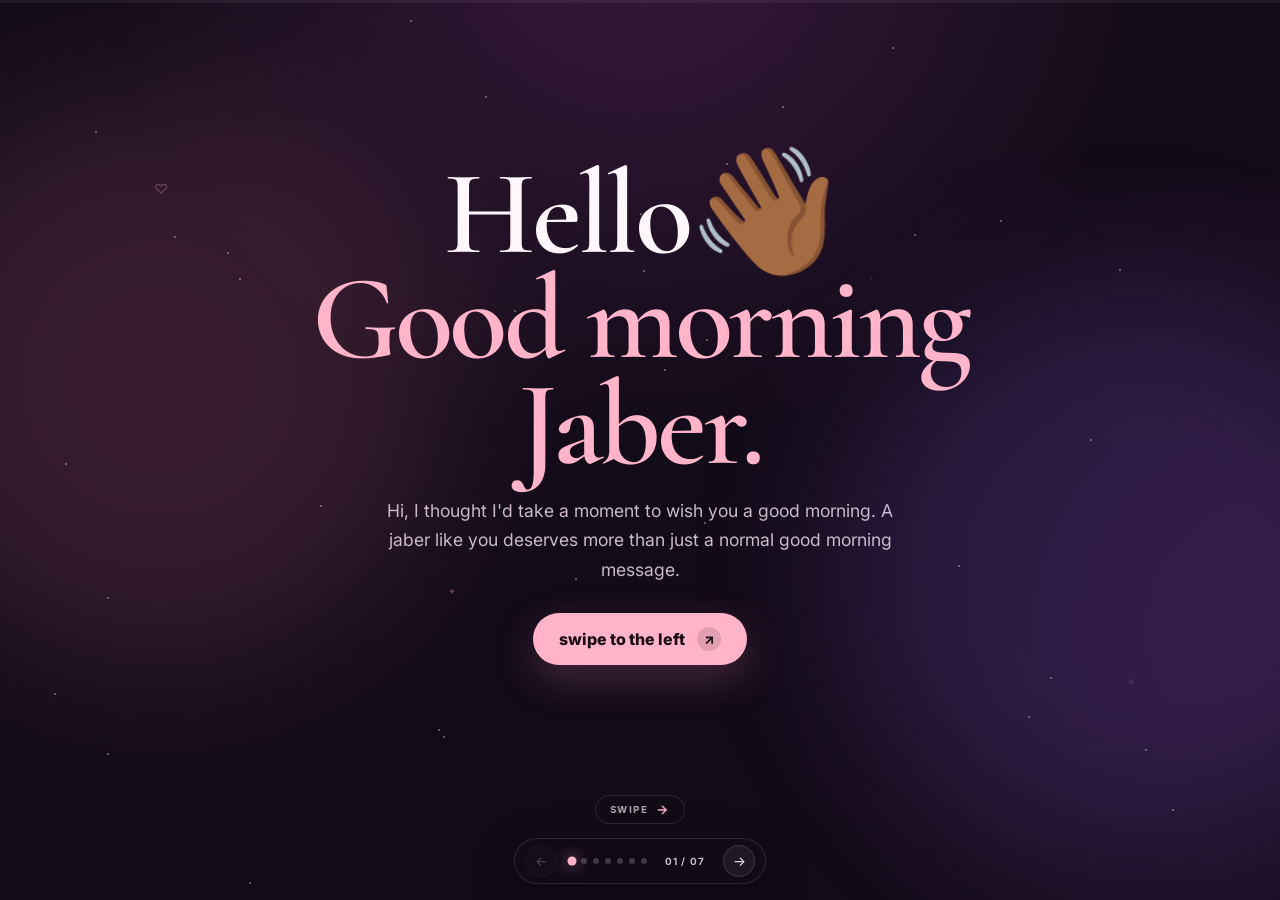
==== commit 9d4cec6f: "Restore root entry point from authoritative site" ====
--- a/index.html
+++ b/index.html
@@ -4,13 +4,481 @@
 <meta charset="UTF-8" />
 <meta name="viewport" content="width=device-width, initial-scale=1.0, viewport-fit=cover" />
 <meta name="theme-color" content="#120b18" />
-<title>A Little Good Morning</title>
-<meta name="description" content="A warm, interactive good-morning experience to brighten someone’s day." />
+<title>Good Morning Jaber</title>
+<meta name="description" content="A small, personal good-morning note to brighten your day." />
 <link rel="preconnect" href="https://fonts.googleapis.com" />
 <link rel="preconnect" href="https://fonts.gstatic.com" crossorigin />
 <link href="https://fonts.googleapis.com/css2?family=Cormorant+Garamond:ital,wght@0,400;0,600;0,700;1,400&family=Inter:wght@400;500;600;700;800&display=swap" rel="stylesheet" />
 
-<link rel="stylesheet" href="style.css" />
+<style>
+/* ═══════════════════════════════════════════════
+   A LITTLE GOOD MORNING · smooth mobile UI
+   ═══════════════════════════════════════════════ */
+
+:root {
+  --bg: #120b18;
+  --text: #fff7fb;
+  --muted: #cbb8c9;
+  --rose: #ffb4c9;
+  --rose-strong: #ff8daf;
+  --violet: #d8b4fe;
+  --line: rgba(255, 255, 255, 0.12);
+  --glass: rgba(255, 255, 255, 0.055);
+  --shadow: 0 25px 70px rgba(0, 0, 0, 0.34);
+  --ease: cubic-bezier(0.22, 0.9, 0.24, 1);
+  --deck: cubic-bezier(0.86, 0, 0.07, 1);
+}
+
+* { box-sizing: border-box; }
+html, body {
+  height: 100%;
+  margin: 0;
+  padding: 0;
+  overflow: hidden;
+  background: var(--bg);
+  font-family: Inter, system-ui, -apple-system, "Segoe UI", sans-serif;
+  color: var(--text);
+  -webkit-font-smoothing: antialiased;
+  text-rendering: optimizeLegibility;
+  touch-action: manipulation;
+}
+
+body::before {
+  content: "";
+  position: fixed;
+  inset: 0;
+  pointer-events: none;
+  z-index: 0;
+  background:
+    radial-gradient(circle at 50% -10%, #3a193d 0, transparent 45%),
+    radial-gradient(circle at 100% 70%, #24122f 0, transparent 35%),
+    var(--bg);
+}
+
+button, a { -webkit-tap-highlight-color: transparent; }
+button { font: inherit; color: inherit; background: none; border: 0; cursor: pointer; padding: 0; }
+a { text-decoration: none; color: inherit; }
+img { max-width: 100%; display: block; }
+h1, h2, h3, p { margin-top: 0; }
+h1, h2 { font-family: "Cormorant Garamond", Georgia, serif; font-weight: 600; letter-spacing: -0.03em; }
+
+/* ── AMBIENT BACKGROUND ──────────────────────── */
+.ambient {
+  position: fixed; width: 45vw; height: 45vw; border-radius: 50%;
+  filter: blur(80px); pointer-events: none; z-index: 1; opacity: 0.15;
+}
+.ambient-one { left: -10vw; top: 10vh; background: #ff7da6; }
+.ambient-two { right: -10vw; bottom: 5vh; background: #9d68ff; }
+
+.stars { position: fixed; inset: 0; z-index: 1; pointer-events: none; opacity: 0.42; }
+.star {
+  position: absolute; width: 2px; height: 2px; border-radius: 50%; background: #fff;
+  animation: twinkle var(--duration, 4s) ease-in-out infinite;
+  animation-delay: var(--delay, 0s);
+}
+.floating-hearts span {
+  position: fixed; z-index: 1; pointer-events: none; color: rgba(255, 180, 201, 0.3);
+  animation: floatHeart var(--duration, 4s) ease-in-out infinite;
+  animation-delay: var(--delay, 0s);
+}
+
+/* ── PROGRESS BAR ────────────────────────────── */
+.progress {
+  position: fixed; top: 0; left: 0; right: 0; height: 3px;
+  background: rgba(255, 255, 255, 0.06); z-index: 60; pointer-events: none;
+}
+.progress span {
+  display: block; height: 100%; width: 0%;
+  background: linear-gradient(90deg, var(--rose), var(--violet));
+  box-shadow: 0 0 14px rgba(255, 180, 201, 0.55);
+  transition: width 0.4s ease-out;
+}
+
+/* ── SWIPEABLE DECK (NATIVE 60FPS SCROLL SNAP) ─ */
+.stage {
+  position: fixed; inset: 0; z-index: 2;
+}
+
+.deck {
+  display: flex;
+  width: 100vw;
+  height: 100dvh;
+  overflow-x: auto;
+  overflow-y: hidden;
+  scroll-snap-type: x mandatory;
+  scroll-behavior: smooth;
+  -webkit-overflow-scrolling: touch;
+  scrollbar-width: none;
+}
+.deck::-webkit-scrollbar { display: none; }
+
+/* ── SLIDE & INTERNAL VERTICAL SCROLL ───────── */
+.slide {
+  flex: 0 0 100vw;
+  width: 100vw;
+  height: 100dvh;
+  scroll-snap-align: start;
+  scroll-snap-stop: always;
+  overflow-y: auto;
+  overflow-x: hidden;
+  -webkit-overflow-scrolling: touch;
+  padding: calc(env(safe-area-inset-top) + 20px) 16px calc(env(safe-area-inset-bottom) + 84px);
+  display: flex;
+  flex-direction: column;
+  box-sizing: border-box;
+}
+
+.slide-inner {
+  width: min(880px, 100%);
+  margin: auto;
+  position: relative;
+  z-index: 2;
+  padding-top: 10px;
+  padding-bottom: 20px;
+}
+
+.slide[data-slide="reveal"] { display: none; }
+.slide[data-slide="reveal"].is-revealed { display: flex; }
+
+/* ── ENTRANCE ANIMATIONS ────────────────────── */
+.anim {
+  opacity: 0;
+  transform: translateY(22px);
+  transition: opacity 0.65s ease, transform 0.75s var(--ease);
+}
+.slide.is-active .anim { opacity: 1; transform: translateY(0); }
+.slide.is-active .anim:nth-child(1) { transition-delay: 0.05s; }
+.slide.is-active .anim:nth-child(2) { transition-delay: 0.12s; }
+.slide.is-active .anim:nth-child(3) { transition-delay: 0.19s; }
+.slide.is-active .anim:nth-child(4) { transition-delay: 0.26s; }
+.slide.is-active .anim:nth-child(5) { transition-delay: 0.33s; }
+
+/* ── TYPOGRAPHY ─────────────────────────────── */
+.eyebrow, .mini-label {
+  margin: 0 0 12px;
+  color: var(--rose);
+  font-size: 0.7rem; font-weight: 800;
+  letter-spacing: 0.18em; line-height: 1.4; text-transform: uppercase;
+}
+.hero-copy {
+  max-width: 540px; margin: 0 auto 28px;
+  color: var(--muted);
+  font-size: clamp(0.95rem, 3vw, 1.1rem);
+  line-height: 1.7;
+}
+
+/* ── SLIDE 01 · HERO ─────────────────────────── */
+.hero-inner { text-align: center; }
+.hero-inner h1 {
+  margin: 0 0 18px;
+  font-size: clamp(3.2rem, 14vw, 7.5rem);
+  line-height: 0.88;
+}
+.hero-inner h1 span { color: var(--rose); }
+
+.primary-btn {
+  display: inline-flex; align-items: center; gap: 12px;
+  min-height: 52px; padding: 14px 26px;
+  border-radius: 999px;
+  color: #1b0d17; background: var(--rose);
+  font-weight: 800;
+  box-shadow: 0 14px 40px rgba(255, 141, 175, 0.22);
+  transition: transform 0.22s var(--ease), box-shadow 0.22s var(--ease);
+}
+.primary-btn .btn-arrow {
+  display: grid; place-items: center;
+  width: 24px; height: 24px; border-radius: 50%;
+  background: rgba(0, 0, 0, 0.12);
+  font-size: 0.85rem;
+}
+
+/* ── SLIDE 02 · VERSE ────────────────────────── */
+.verse-card {
+  position: relative;
+  width: min(720px, 100%); margin-inline: auto;
+  padding: clamp(24px, 5vw, 48px);
+  border: 1px solid var(--line); border-radius: 24px;
+  background: linear-gradient(145deg, rgba(255, 255, 255, 0.08), rgba(255, 255, 255, 0.02));
+  box-shadow: var(--shadow);
+  text-align: center; overflow: hidden;
+}
+.verse-mark {
+  position: absolute; top: -25px; left: 12px;
+  color: rgba(255, 180, 201, 0.1);
+  font: 10rem/1 Georgia, serif; pointer-events: none;
+}
+.verse {
+  position: relative; margin: 0 0 16px;
+  font: 600 clamp(1.35rem, 4.2vw, 2.3rem)/1.2 "Cormorant Garamond", Georgia, serif;
+}
+.verse-ref {
+  color: var(--muted);
+  font-size: 0.7rem; font-weight: 700;
+  letter-spacing: 0.14em; text-transform: uppercase;
+}
+.verse-punchline {
+  position: relative; margin-top: 22px; padding-top: 18px;
+  border-top: 1px solid var(--line);
+}
+.verse-punchline span {
+  display: block; margin-bottom: 6px; color: var(--rose);
+  font-size: 0.64rem; font-weight: 800; letter-spacing: 0.12em; text-transform: uppercase;
+}
+.verse-punchline strong {
+  display: block; font: 600 clamp(1rem, 3.5vw, 1.35rem)/1.2 "Cormorant Garamond", Georgia, serif;
+}
+.verse-punchline em {
+  display: block; max-width: 520px; margin: 8px auto 4px;
+  color: var(--muted); font: italic 1.05rem/1.3 "Cormorant Garamond", Georgia, serif;
+}
+.verse-punchline b {
+  display: block; color: var(--rose);
+  font: 600 1.15rem/1.1 "Cormorant Garamond", Georgia, serif;
+}
+
+/* ── CAROUSEL TRACKS ─────────────────────────── */
+.music-inner, .memory-inner {
+  display: flex; flex-direction: column; gap: 16px; align-items: center;
+}
+.chapter-head { text-align: center; max-width: 640px; }
+.chapter-head h2, .soft-note h2, .question-card h2, .reveal-inner h2 {
+  margin: 0 0 10px;
+  font-size: clamp(2rem, 7.5vw, 4rem);
+  line-height: 0.95;
+}
+.chapter-head h2 span, .soft-note h2 span, .question-card h2 span, .reveal-inner h2 span { color: var(--rose); }
+.chapter-head p { margin: 0 auto; color: var(--muted); font-size: 0.85rem; line-height: 1.6; }
+
+.track {
+  display: flex; gap: 14px; width: 100%;
+  overflow-x: auto; overflow-y: hidden;
+  padding: 4px 2px 14px;
+  scroll-snap-type: x mandatory;
+  overscroll-behavior-x: contain;
+  scrollbar-width: none;
+  -webkit-overflow-scrolling: touch;
+}
+.track::-webkit-scrollbar { display: none; }
+
+.carousel-card {
+  flex: 0 0 88%; max-width: 520px;
+  scroll-snap-align: center;
+  scroll-snap-stop: always;
+  opacity: 0.55;
+  transform: scale(0.95);
+  transition: opacity 0.4s ease, transform 0.4s ease;
+}
+.carousel-card.is-active { opacity: 1; transform: scale(1); }
+
+/* MUSIC CARD */
+.music-card {
+  display: flex; flex-direction: column;
+  height: 380px; border: 1px solid var(--line); border-radius: 20px;
+  background: var(--glass); box-shadow: 0 16px 40px rgba(0,0,0,0.26);
+  overflow: hidden;
+}
+.music-header {
+  display: flex; align-items: center; gap: 12px; padding: 12px 14px;
+  background: rgba(255,255,255,0.03); border-bottom: 1px solid var(--line);
+}
+.music-art {
+  width: 44px; height: 44px; border-radius: 10px;
+  display: grid; place-items: center; flex-shrink: 0;
+}
+.art-one { background: linear-gradient(145deg, #c86b8d, #42204e); }
+.art-two { background: linear-gradient(145deg, #c28bb3, #34203c); }
+.music-copy { flex: 1; min-width: 0; }
+.song-title { margin: 0; font: 700 1.2rem/1.1 "Cormorant Garamond", Georgia, serif; }
+.song-artist { margin: 2px 0 0; color: var(--muted); font-size: 0.72rem; }
+
+.youtube-frame { flex: 1; width: 100%; background: #000; }
+.youtube-frame iframe { width: 100%; height: 100%; border: 0; display: block; }
+
+/* MEMORY CARD */
+.memory-card {
+  display: flex; flex-direction: column; gap: 10px; padding: 10px;
+  border: 1px solid var(--line); border-radius: 20px;
+  background: rgba(255,255,255,0.04); box-shadow: 0 16px 40px rgba(0,0,0,0.25);
+}
+.photo-frame {
+  position: relative; width: 100%; height: 260px;
+  border-radius: 12px; overflow: hidden; background: #0c0810;
+  cursor: zoom-in; border: 0; padding: 0; text-align: left;
+}
+.photo-frame img {
+  width: 100%; height: 100%; object-fit: cover; object-position: center;
+}
+.photo-open {
+  position: absolute; right: 8px; bottom: 8px; z-index: 3;
+  padding: 5px 10px; border-radius: 999px;
+  background: rgba(18,11,24,0.65); backdrop-filter: blur(8px);
+  color: #fff; font-size: 0.6rem; font-weight: 600;
+  border: 1px solid rgba(255,255,255,0.15);
+}
+.memory-card figcaption { padding: 4px 6px; }
+.memory-card figcaption strong {
+  display: block; margin-bottom: 4px; color: var(--text);
+  font: 600 1.1rem/1.15 "Cormorant Garamond", Georgia, serif;
+}
+.memory-card figcaption span {
+  display: block; color: var(--muted); font-size: 0.72rem; line-height: 1.5;
+}
+.memory-card figcaption a { color: var(--rose); text-decoration: underline; text-underline-offset: 2px; }
+.memory-card figcaption .photo-credit { margin-top: 8px; font-size: 0.62rem; opacity: 0.8; }
+
+.carousel-footer { display: flex; justify-content: center; margin-top: 4px; }
+.dots { display: flex; gap: 6px; align-items: center; }
+.dots span {
+  width: 6px; height: 6px; border-radius: 50%;
+  background: rgba(255,255,255,0.2);
+  transition: transform 0.3s ease, background 0.3s ease;
+}
+.dots span.is-active {
+  background: var(--rose); transform: scale(1.5);
+  box-shadow: 0 0 10px rgba(255,180,201,0.7);
+}
+
+/* ── SLIDE 04 · SOFT NOTE ────────────────────── */
+.soft-note {
+  position: relative; width: min(650px, 100%); margin-inline: auto;
+  padding: clamp(26px, 6vw, 52px);
+  border: 1px solid var(--line); border-radius: 24px;
+  background: linear-gradient(145deg, rgba(255,255,255,0.06), rgba(255,255,255,0.02));
+  box-shadow: var(--shadow); text-align: center; overflow: hidden;
+}
+.soft-note p { color: var(--muted); font-size: 0.92rem; line-height: 1.7; margin: 0; }
+
+/* ── SLIDE 06 · QUESTION ─────────────────────── */
+.question-card {
+  width: min(680px, 100%); margin-inline: auto;
+  padding: clamp(26px, 6vw, 50px);
+  border: 1px solid rgba(255,141,175,0.22); border-radius: 24px;
+  background: rgba(255,141,175,0.045); box-shadow: var(--shadow);
+  text-align: center; position: relative;
+}
+.question-sub { max-width: 540px; margin: 0 auto; color: var(--muted); font-size: 0.85rem; line-height: 1.65; }
+
+.choice-area {
+  position: relative; width: min(400px, 100%); height: 110px;
+  margin: 24px auto 0; display: flex; align-items: center; justify-content: center; gap: 16px;
+}
+.yes-btn, .no-btn {
+  min-height: 48px; padding: 12px 26px; border-radius: 999px; font-weight: 800;
+  transition: transform 0.2s var(--ease), box-shadow 0.2s var(--ease);
+}
+.yes-btn {
+  background: var(--rose); color: #210f18;
+  box-shadow: 0 12px 30px rgba(255,141,175,0.22); z-index: 2;
+}
+.no-btn {
+  background: rgba(255,255,255,0.08); border: 1px solid var(--line);
+  color: var(--text); z-index: 1; will-change: transform;
+}
+.hint { min-height: 20px; margin: 10px 0 0; color: var(--muted); font-size: 0.78rem; }
+
+/* ── SLIDE 07 · REVEAL ───────────────────────── */
+.reveal-inner { width: min(800px, 100%); text-align: center; }
+.success-symbol {
+  width: 60px; height: 60px; margin: 0 auto 18px;
+  display: grid; place-items: center; border-radius: 50%;
+  color: #210f18; background: var(--rose); font-size: 1.3rem;
+  box-shadow: 0 0 50px rgba(255,141,175,0.3);
+}
+.reveal-copy { max-width: 580px; margin: 0 auto 28px; color: var(--muted); font-size: 0.92rem; line-height: 1.75; }
+.reasons { display: grid; grid-template-columns: repeat(3, 1fr); gap: 12px; text-align: left; }
+.reasons article { padding: 18px; border: 1px solid var(--line); border-radius: 18px; background: var(--glass); }
+.reasons span { color: var(--rose); font-size: 0.7rem; font-weight: 800; letter-spacing: 0.1em; }
+.reasons h3 { margin: 14px 0 6px; font: 1.45rem/1 "Cormorant Garamond", Georgia, serif; }
+.reasons p { margin: 0; color: var(--muted); font-size: 0.76rem; line-height: 1.55; }
+.closing-note { margin-top: 28px; color: var(--muted); }
+.closing-note strong { display: block; margin-top: 4px; color: var(--text); font: 1.4rem/1 "Cormorant Garamond", Georgia, serif; }
+
+/* ── HUD NAVIGATION & SWIPE CUE ──────────────── */
+.swipe-cue {
+  position: fixed; left: 50%; bottom: calc(76px + env(safe-area-inset-bottom));
+  transform: translateX(-50%); z-index: 40;
+  display: inline-flex; align-items: center; gap: 8px;
+  padding: 6px 14px; border: 1px solid var(--line); border-radius: 999px;
+  background: rgba(18,11,24,0.6); backdrop-filter: blur(10px);
+  color: rgba(255,247,251,0.7); font-size: 0.6rem; font-weight: 700;
+  letter-spacing: 0.15em; text-transform: uppercase; pointer-events: none;
+  animation: swipeCue 2.4s ease-in-out infinite;
+  transition: opacity 0.5s ease;
+}
+.swipe-cue .arrow { color: var(--rose); font-size: 0.8rem; }
+.swipe-cue.is-hidden { opacity: 0; visibility: hidden; }
+
+.hud {
+  position: fixed; left: 50%; bottom: calc(16px + env(safe-area-inset-bottom));
+  transform: translateX(-50%); z-index: 50;
+  display: flex; align-items: center; gap: 12px;
+  padding: 6px 10px; border: 1px solid var(--line); border-radius: 999px;
+  background: rgba(18,11,24,0.65); backdrop-filter: blur(14px);
+  box-shadow: 0 12px 40px rgba(0,0,0,0.35);
+}
+.hud .nav {
+  width: 32px; height: 32px; border-radius: 50%;
+  display: grid; place-items: center; color: var(--text);
+  background: rgba(255,255,255,0.06); border: 1px solid var(--line);
+  font-size: 0.85rem; transition: background 0.2s ease, opacity 0.2s ease;
+}
+.hud .nav:disabled { opacity: 0.25; cursor: not-allowed; }
+.hud .counter { min-width: 52px; text-align: center; color: var(--muted); font-size: 0.62rem; font-weight: 700; letter-spacing: 0.12em; }
+
+/* ── LIGHTBOX ────────────────────────────────── */
+.lightbox {
+  position: fixed; inset: 0; z-index: 1000;
+  display: grid; place-items: center; padding: 14px;
+  background: rgba(8,5,11,0.92); backdrop-filter: blur(14px);
+}
+.lightbox img {
+  max-width: 94vw; max-height: 82svh; object-fit: contain; border-radius: 12px;
+  box-shadow: 0 25px 90px rgba(0,0,0,0.55);
+}
+.lightbox-close {
+  position: absolute; top: max(16px, env(safe-area-inset-top)); right: max(16px, env(safe-area-inset-right));
+  width: 42px; height: 42px; border-radius: 50%;
+  border: 1px solid rgba(255,255,255,0.16); background: rgba(255,255,255,0.1);
+  color: #fff; font-size: 1.5rem; display: grid; place-items: center; z-index: 2;
+}
+
+/* ── MARK MESSAGE ────────────────────────────── */
+.mark-message {
+  position: fixed; inset: 0; z-index: 1200;
+  display: grid; place-items: center; padding: 20px;
+  background: rgba(18,11,24,0.88); backdrop-filter: blur(18px);
+}
+.mark-inner {
+  width: min(500px, 100%); padding: 36px 20px;
+  border: 1px solid rgba(255,180,201,0.22); border-radius: 22px;
+  background: linear-gradient(145deg, rgba(255,255,255,0.09), rgba(255,255,255,0.025));
+  box-shadow: var(--shadow); text-align: center;
+}
+.mark-inner span { color: var(--rose); font-size: 0.65rem; font-weight: 800; letter-spacing: 0.16em; text-transform: uppercase; }
+.mark-inner strong { display: block; margin: 16px 0 10px; font: 600 clamp(1.8rem, 8vw, 3.2rem)/1 "Cormorant Garamond", Georgia, serif; }
+.mark-inner small { color: var(--muted); font-size: 0.74rem; }
+
+/* ── CONFETTI ────────────────────────────────── */
+.confetti-piece {
+  position: fixed; top: -20px; z-index: 1300; width: 7px; height: 12px; border-radius: 2px;
+  pointer-events: none; animation: fall var(--fall-duration, 3s) linear forwards;
+}
+
+.hidden { display: none !important; }
+
+/* ── KEYFRAMES ───────────────────────────────── */
+@keyframes twinkle { 0%, 100% { opacity: 0.08; transform: scale(0.7); } 50% { opacity: 0.85; transform: scale(1.3); } }
+@keyframes floatHeart { 0%, 100% { transform: translateY(0) rotate(-6deg); opacity: 0.12; } 50% { transform: translateY(-16px) rotate(6deg); opacity: 0.5; } }
+@keyframes fall { to { transform: translate3d(var(--drift), 105vh, 0) rotate(var(--rotation)); opacity: 0; } }
+@keyframes swipeCue { 0%, 100% { transform: translate(-50%, 0); opacity: 0.6; } 50% { transform: translate(-50%, -6px); opacity: 1; } }
+
+/* ── RESPONSIVE MOBILE TWEAKS ────────────────── */
+@media (max-width: 700px) {
+  .reasons { grid-template-columns: 1fr; gap: 10px; }
+  .music-card { height: 350px; }
+  .photo-frame { height: 220px; }
+}
+</style>
 </head>
 <body>
 
@@ -22,189 +490,507 @@
 <div class="progress" aria-hidden="true"><span id="progressBar"></span></div>
 
 <main class="stage">
- <div class="deck" id="deck">
-
- <!-- 01 · HERO -->
- <section class="slide is-active" data-slide="intro" aria-label="Introduction">
- <div class="slide-inner hero-inner">
- <h1 class="anim">Hello👋🏾<br /><span>Good morning.</span></h1>
- <p class="hero-copy anim">Hi, I thought I'd take a moment to wish you a good morning. You deserve more than just a normal good morning message. </p>
- <button id="beginBtn" class="primary-btn anim" type="button">
- <span>swipe to the left</span>
- <span class="btn-arrow" aria-hidden="true">↗</span>
- </button>
- </div>
- </section>
-
- <!-- 02 · VERSE -->
- <section class="slide" data-slide="verse" aria-label="Verse of the day">
- <div class="slide-inner">
- <article class="verse-card">
- <div class="verse-mark" aria-hidden="true">“</div>
- <p class="verse anim">This is the day which the LORD hath made; we will rejoice and be glad in it.</p>
- <div class="verse-ref anim">Psalm 118:24 · KJV</div>
- <div class="verse-punchline anim">
- <span>A small morning prayer</span>
- <strong>Mungu, Afya Njema, Amani na Pesa kwa Wingi</strong>
- <b>Amen. 🙏🏾</b>
- </div>
- </article>
- </div>
- </section>
-
- <!-- 03 · MUSIC -->
- <section class="slide" data-slide="music" aria-label="Today's soundtrack">
- <div class="slide-inner music-inner">
- <header class="chapter-head anim">
- <h2>A little soundtrack<br /><span>for your morning.</span></h2>
- <p>Nme penda izi wimbo juu hua naku kumbuka nazo.</p>
- </header>
-
- <div class="track music-track anim" id="musicTrack">
- <article class="carousel-card music-card is-active">
- <div class="music-header">
- <div class="music-art art-one"><span style="color:#fff;">♪</span></div>
- <div class="music-copy">
- <p class="song-title">Let Go</p>
- <p class="song-artist">Central Cee</p>
- </div>
- </div>
- <div class="youtube-frame">
- <iframe data-src="https://www.youtube.com/embed/BqucGvLxrEk" title="Central Cee - Let Go" allow="autoplay; encrypted-media" allowfullscreen></iframe>
- </div>
- </article>
-
- <article class="carousel-card music-card">
- <div class="music-header">
- <div class="music-art art-two"><span style="color:#fff;">♡</span></div>
- <div class="music-copy">
- <p class="song-title">Nakupenda</p>
- <p class="song-artist">Vijana Barubaru</p>
- </div>
- </div>
- <div class="youtube-frame">
- <iframe data-src="https://www.youtube.com/embed/Dgrg6otS4vA?rel=0&modestbranding=1" title="Vijana Barubaru - Nakupenda" allow="autoplay; encrypted-media" allowfullscreen></iframe>
- </div>
- </article>
- </div>
-
- <footer class="carousel-footer anim">
- <div class="dots" id="musicDots"></div>
- </footer>
- </div>
- </section>
-
- <!-- 04 · NOTE -->
- <section class="slide" data-slide="note" aria-label="A small observation">
- <div class="slide-inner">
- <div class="soft-note">
- <p class="mini-label anim">A little note</p>
- <h2 class="anim">A little pause<br />for a brighter morning.</h2>
- <p class="anim">Sometimes, a small thoughtful message is all it takes to start the day with a smile.</p>
- </div>
- </div>
- </section>
-
- <!-- 05 · LITTLE MOMENTS -->
- <section class="slide" data-slide="memory" aria-label="Beautiful things">
- <div class="slide-inner memory-inner">
- <header class="chapter-head anim">
- <h2>Little reminders<br /><span>Find something good in today</span></h2>
- <p>A few simple things to brighten your morning.</p>
- </header>
-
- <div class="track memory-track anim" id="memoryTrack">
- <figure class="carousel-card memory-card is-active">
- <button class="photo-frame" type="button" data-lightbox="https://images.unsplash.com/photo-1470252649378-9c29740c9fa8?auto=format&fit=crop&w=1400&q=85">
- <img src="https://images.unsplash.com/photo-1470252649378-9c29740c9fa8?auto=format&fit=crop&w=1000&q=85" alt="Soft golden morning light spilling across a peaceful green landscape" loading="lazy" />
- <span class="photo-open">take a closer look</span>
- </button>
- <figcaption>
- <strong>It's a beautiful day.</strong>
- </figcaption>
- </figure>
-
- <figure class="carousel-card memory-card">
- <button class="photo-frame" type="button" data-lightbox="https://images.unsplash.com/photo-1490750967868-88aa4486c946?auto=format&fit=crop&w=1400&q=85">
- <img src="https://images.unsplash.com/photo-1490750967868-88aa4486c946?auto=format&fit=crop&w=1000&q=85" alt="A gentle, colourful bouquet of flowers" loading="lazy" />
- <span class="photo-open">take a closer look</span>
- </button>
- <figcaption>
- <strong>Kindness costs nothing, but it can mean everything.</strong>
- </figcaption>
- </figure>
-
- </div>
-
- <footer class="carousel-footer anim">
- <div class="dots" id="memoryDots"></div>
- </footer>
- </div>
- </section>
-
- <!-- 06 · QUESTION -->
- <section class="slide" data-slide="question" aria-label="A question">
- <div class="slide-inner">
- <div class="question-card" id="questionCard">
- <p class="mini-label anim" id="questionLabel">Question 1</p>
- <h2 class="anim" id="questionTitle">Did this little<br /><span>morning note help?</span></h2>
- <p class="question-sub anim" id="questionSub">A small message can make a day feel brighter.</p>
-
- <div class="choice-area anim" id="choiceArea">
- <button id="yesBtn" class="yes-btn" type="button">Yes ✦</button>
- <button id="noBtn" class="no-btn" type="button">No</button>
- </div>
-
- <p class="hint anim" id="hint">You can say no. Probably.</p>
- </div>
- </div>
- </section>
-
- <!-- 07 · REVEAL -->
- <section class="slide" data-slide="reveal" aria-label="The ending" aria-hidden="true">
- <div class="slide-inner reveal-inner">
- <p class="eyebrow anim">In conclusion</p>
- <h2 class="anim">A little reminder<br /><span>Take today one step at a time</span></h2>
- <div class="reasons">
- <article class="anim"><span>01</span><h3>Choose kindness</h3><p>A small act of kindness can make a real difference.</p></article>
- <article class="anim"><span>02</span><h3>Be yourself</h3><p>You don't have to be perfect to bring something good into the world.</p></article>
- <article class="anim"><span>03</span><h3>Keep going</h3><p>Every morning is another chance to begin again.</p></article>
- </div>
- <div class="closing-note anim">
- <p>Have a lovely day.</p>
- <strong>Wishing you a calm, bright day ahead. ♡</strong>
- </div>
- </div>
- </section>
-
- </div>
+  <div class="deck" id="deck">
+
+    <!-- 01 · HERO -->
+    <section class="slide is-active" data-slide="intro" aria-label="Introduction">
+      <div class="slide-inner hero-inner">
+        <h1 class="anim">Hello👋🏾<br /><span>Good morning Jaber.</span></h1>
+        <p class="hero-copy anim">Hi, I thought I'd take a moment to wish you a good morning. A jaber like you deserves more than just a normal good morning message. </p>
+        <button id="beginBtn" class="primary-btn anim" type="button">
+          <span>swipe to the left</span>
+          <span class="btn-arrow" aria-hidden="true">↗</span>
+        </button>
+      </div>
+    </section>
+
+    <!-- 02 · VERSE -->
+    <section class="slide" data-slide="verse" aria-label="Verse of the day">
+      <div class="slide-inner">
+        <article class="verse-card">
+          <div class="verse-mark" aria-hidden="true">“</div>
+          <p class="verse anim">This is the day which the LORD hath made; we will rejoice and be glad in it.</p>
+          <div class="verse-ref anim">Psalm 118:24 · KJV</div>
+          <div class="verse-punchline anim">
+            <span>A small morning prayer</span>
+            <strong>Mungu, Afya Njema, Amani na Pesa kwa Wingi</strong>
+            <b>Amen. 🙏🏾</b>
+          </div>
+        </article>
+      </div>
+    </section>
+
+    <!-- 03 · MUSIC -->
+    <section class="slide" data-slide="music" aria-label="Today's soundtrack">
+      <div class="slide-inner music-inner">
+        <header class="chapter-head anim">
+          <h2>A little soundtrack<br /><span>for your morning.</span></h2>
+          <p>Nme penda izi wimbo juu hua naku kumbuka nazo.</p>
+        </header>
+
+        <div class="track music-track anim" id="musicTrack">
+          <article class="carousel-card music-card is-active">
+            <div class="music-header">
+              <div class="music-art art-one"><span style="color:#fff;">♪</span></div>
+              <div class="music-copy">
+                <p class="song-title">Let Go</p>
+                <p class="song-artist">Central Cee</p>
+              </div>
+            </div>
+            <div class="youtube-frame">
+              <iframe data-src="https://www.youtube.com/embed/BqucGvLxrEk" title="Central Cee - Let Go" allow="autoplay; encrypted-media" allowfullscreen></iframe>
+            </div>
+          </article>
+
+          <article class="carousel-card music-card">
+            <div class="music-header">
+              <div class="music-art art-two"><span style="color:#fff;">♡</span></div>
+              <div class="music-copy">
+                <p class="song-title">Nakupenda</p>
+                <p class="song-artist">Vijana Barubaru</p>
+              </div>
+            </div>
+            <div class="youtube-frame">
+              <iframe data-src="https://www.youtube.com/embed/Dgrg6otS4vA?rel=0&modestbranding=1" title="Vijana Barubaru - Nakupenda" allow="autoplay; encrypted-media" allowfullscreen></iframe>
+            </div>
+          </article>
+        </div>
+
+        <footer class="carousel-footer anim">
+          <div class="dots" id="musicDots"></div>
+        </footer>
+      </div>
+    </section>
+
+    <!-- 04 · NOTE -->
+    <section class="slide" data-slide="note" aria-label="A small observation">
+      <div class="slide-inner">
+        <div class="soft-note">
+          <p class="mini-label anim">A little note</p>
+          <h2 class="anim">Hey, sooo , nlikua nme boeka<br />na I was thinking of you. Like I always do.<span></span></h2>
+          <p class="anim"> na coding skuizi hukua my hobby. Sa nka sema acha ni do what I do best. Hope ime kunice </p>
+        </div>
+      </div>
+    </section>
+
+    <!-- 05 · LITTLE MOMENTS -->
+    <section class="slide" data-slide="memory" aria-label="Beautiful things">
+      <div class="slide-inner memory-inner">
+        <header class="chapter-head anim">
+          <h2>Memories<br /><span>These pictures were to remind me of you</span></h2>
+          <p>But sa nli poteza picha zako </p>
+        </header>
+
+        <div class="track memory-track anim" id="memoryTrack">
+          <figure class="carousel-card memory-card is-active">
+            <button class="photo-frame" type="button" data-lightbox="https://images.unsplash.com/photo-1470252649378-9c29740c9fa8?auto=format&fit=crop&w=1400&q=85">
+              <img src="https://images.unsplash.com/photo-1470252649378-9c29740c9fa8?auto=format&fit=crop&w=1000&q=85" alt="Soft golden morning light spilling across a peaceful green landscape" loading="lazy" />
+              <span class="photo-open">take a closer look</span>
+            </button>
+            <figcaption>
+              <strong>Its a beautiful day.</strong>
+            </figcaption>
+          </figure>
+
+          <figure class="carousel-card memory-card">
+            <button class="photo-frame" type="button" data-lightbox="https://images.unsplash.com/photo-1490750967868-88aa4486c946?auto=format&fit=crop&w=1400&q=85">
+              <img src="https://images.unsplash.com/photo-1490750967868-88aa4486c946?auto=format&fit=crop&w=1000&q=85" alt="A gentle, colourful bouquet of flowers" loading="lazy" />
+              <span class="photo-open">take a closer look</span>
+            </button>
+            <figcaption>
+              <strong>Okal once said, kindness costs nothing but gives everything.</strong>
+            </figcaption>
+          </figure>
+
+          <figure class="carousel-card memory-card">
+            <button class="photo-frame" type="button" data-lightbox="https://upload.wikimedia.org/wikipedia/commons/7/73/BarackObama2010.jpg">
+              <img src="https://upload.wikimedia.org/wikipedia/commons/7/73/BarackObama2010.jpg" alt="Barack Obama speaking at a rally" loading="lazy" />
+              <span class="photo-open">take a closer look</span>
+            </button>
+            <figcaption>
+              <strong>“Love is love.” — Barack Obama</strong>
+              <span>Prince Indah naye aka sema, kihero ng'ato ti mak lwete</span>
+            </figcaption>
+          </figure>
+        </div>
+
+        <footer class="carousel-footer anim">
+          <div class="dots" id="memoryDots"></div>
+        </footer>
+      </div>
+    </section>
+
+    <!-- 06 · QUESTION -->
+    <section class="slide" data-slide="question" aria-label="A question">
+      <div class="slide-inner">
+        <div class="question-card" id="questionCard">
+          <p class="mini-label anim" id="questionLabel">Question 1</p>
+          <h2 class="anim" id="questionTitle">Did I make you<br /><span> happy ??</span></h2>
+
+          <div class="choice-area anim" id="choiceArea">
+            <button id="yesBtn" class="yes-btn" type="button">Yes ✦</button>
+            <button id="noBtn" class="no-btn" type="button">No</button>
+          </div>
+
+          <p class="hint anim" id="hint">You can say no. Probably.</p>
+        </div>
+      </div>
+    </section>
+
+    <!-- 07 · REVEAL -->
+    <section class="slide" data-slide="reveal" aria-label="The ending" aria-hidden="true">
+      <div class="slide-inner reveal-inner">
+        <p class="eyebrow anim">In conclusion</p>
+        <h2 class="anim">Kumbuka haya<br /><span>Mai lav</span></h2>
+        <div class="reasons">
+          <article class="anim"><span>01</span><h3>Punguza kiburi</h3><p> Ayie in nyaluo lakini, pride doesnt help. Infact the bible documents, pride comes before the fall.</p></article>
+          <article class="anim"><span>02</span><h3>Continue being you.</h3><p>The real you is pure hearted, real you is perfect, I love the real you.</p></article>
+          <article class="anim"><span>03</span><h3>We ni mrembo</h3><p>Kaschanana karembo kakona kadot na mafurmbanya kilo 41</p></article>
+        </div>
+        <div class="closing-note anim">
+          <p>Aya , byeee.</p>
+          <strong>I hope today is kind to you. ♡</strong>
+        </div>
+      </div>
+    </section>
+
+  </div>
 </main>
 
 <div class="swipe-cue" id="swipeCue" aria-hidden="true">
- <span>swipe</span><span class="arrow">→</span>
+  <span>swipe</span><span class="arrow">→</span>
 </div>
 
 <nav class="hud" aria-label="Section navigation">
- <button class="nav" id="prevBtn" type="button" aria-label="Previous section">←</button>
- <div class="dots" id="dots"></div>
- <span class="counter" id="counter">01 / 06</span>
- <button class="nav" id="nextBtn" type="button" aria-label="Next section">→</button>
+  <button class="nav" id="prevBtn" type="button" aria-label="Previous section">←</button>
+  <div class="dots" id="dots"></div>
+  <span class="counter" id="counter">01 / 06</span>
+  <button class="nav" id="nextBtn" type="button" aria-label="Next section">→</button>
 </nav>
 
 <div id="lightbox" class="lightbox hidden" role="dialog" aria-modal="true">
- <button id="lightboxClose" class="lightbox-close" type="button">×</button>
- <img id="lightboxImage" src="" alt="Memory view" />
+  <button id="lightboxClose" class="lightbox-close" type="button">×</button>
+  <img id="lightboxImage" src="" alt="Memory view" />
 </div>
 
 <div id="markMessage" class="mark-message hidden" aria-live="polite">
- <div class="mark-inner">
- <span>One last thing…</span>
- <strong>May your day be filled with good things. ♡</strong>
- </div>
+  <div class="mark-inner">
+    <span>One last thing…</span>
+    <strong>I still love you but for my peace of mind I prefer if we dont talk reguraly.</strong>
+  </div>
 </div>
 
 <div id="confetti" class="confetti" aria-hidden="true"></div>
 
-<script src="script.js" defer></script>
+<script>
+(function () {
+  "use strict";
+
+  const $ = (s, r = document) => r.querySelector(s);
+  const $$ = (s, r = document) => Array.from(r.querySelectorAll(s));
+
+  const deck = $("#deck");
+  let allSlides = $$(".slide");
+  const prevBtn = $("#prevBtn");
+  const nextBtn = $("#nextBtn");
+  const hudDots = $("#dots");
+  const counter = $("#counter");
+  const progressBar = $("#progressBar");
+  const swipeCue = $("#swipeCue");
+  const beginBtn = $("#beginBtn");
+
+  const stars = $("#stars");
+  const floatingHearts = $("#floatingHearts");
+  const confetti = $("#confetti");
+  const markMessage = $("#markMessage");
+
+  const lightbox = $("#lightbox");
+  const lightboxImage = $("#lightboxImage");
+  const lightboxClose = $("#lightboxClose");
+
+  const questionCard = $("#questionCard");
+  const questionLabel = $("#questionLabel");
+  const questionTitle = $("#questionTitle");
+  const questionSub = $("#questionSub");
+  const choiceArea = $("#choiceArea");
+  const yesBtn = $("#yesBtn");
+  const noBtn = $("#noBtn");
+  const hint = $("#hint");
+
+  let current = 0;
+  let questionIndex = 0;
+  let noAttempts = 0;
+  let markShown = false;
+
+  const questions = [
+    {
+      label: "Question 1",
+      title: "Did this little<br><span>morning note help?</span>",
+      sub: "Choose wisely. The developer has already over-engineered the answer. 😂",
+      hint: "You can say no. Probably."
+    },
+    {
+      label: "Question 2",
+      title: "Do you still<br><span>love me?</span>",
+      sub: "That is the only other question I have for you.",
+      hint: "Just smile and press yes. 😌"
+    }
+  ];
+
+  const noLines = [
+    "Acha izo 😂",
+    "Are you sure? 👀",
+    "Ghaii 💔, really",
+    "Really sure?",
+    "Reeeeally sure?",
+    "Reeeeally reeeaaally sure?",
+    "I reject your answer. 😭",
+    "That sure? Because I can keep asking. 😭",
+    "The answer is still waiting for you. ✦"
+  ];
+  const noLabels = [
+    "No", "Still no?", "Really?", "Reeeeally?",
+    "Be serious 😂", "Try again", "Last chance", "Nope…"
+  ];
+
+  /* ── AMBIANCE ──────────────────────────────── */
+  if (stars) {
+    for (let i = 0; i < 36; i++) {
+      const s = document.createElement("span");
+      s.className = "star";
+      s.style.left = Math.random() * 100 + "%";
+      s.style.top = Math.random() * 100 + "%";
+      s.style.setProperty("--duration", (2.5 + Math.random() * 3).toFixed(2) + "s");
+      s.style.setProperty("--delay", (-Math.random() * 3).toFixed(2) + "s");
+      stars.appendChild(s);
+    }
+  }
+  if (floatingHearts) {
+    ["♡", "✦", "·", "✧"].forEach((sym, i) => {
+      const h = document.createElement("span");
+      h.textContent = sym;
+      h.style.left = [12, 35, 68, 88][i] + "%";
+      h.style.top = [20, 65, 30, 75][i] + "%";
+      h.style.fontSize = [14, 10, 12, 11][i] + "px";
+      h.style.setProperty("--duration", (4 + i * 0.5) + "s");
+      floatingHearts.appendChild(h);
+    });
+  }
+
+  /* ── HUD DOTS & NAVIGATION ─────────────────── */
+  function buildHudDots() {
+    if (!hudDots) return;
+    hudDots.innerHTML = "";
+    allSlides.filter(s => s.style.display !== "none").forEach((_, i) => {
+      const d = document.createElement("span");
+      d.addEventListener("click", () => scrollToSlide(i));
+      hudDots.appendChild(d);
+    });
+  }
+
+  function scrollToSlide(index) {
+    const visibleSlides = allSlides.filter(s => s.style.display !== "none");
+    if (index < 0 || index >= visibleSlides.length) return;
+    visibleSlides[index].scrollIntoView({ behavior: "smooth", inline: "start" });
+  }
+
+  /* ── OBSERVER FOR SLIDE TRACKING ────────────── */
+  const slideObserver = new IntersectionObserver((entries) => {
+    entries.forEach(entry => {
+      if (entry.isIntersecting) {
+        const visibleSlides = allSlides.filter(s => s.style.display !== "none");
+        const idx = visibleSlides.indexOf(entry.target);
+        if (idx !== -1) {
+          current = idx;
+          updateUI(visibleSlides);
+          lazyLoadIframes(entry.target);
+        }
+      }
+    });
+  }, { root: deck, threshold: 0.6 });
+
+  allSlides.forEach(s => slideObserver.observe(s));
+
+  function updateUI(visibleSlides) {
+    visibleSlides.forEach((s, i) => s.classList.toggle("is-active", i === current));
+
+    const dots = $$("span", hudDots);
+    dots.forEach((d, i) => d.classList.toggle("is-active", i === current));
+
+    if (counter) {
+      counter.textContent = String(current + 1).padStart(2, "0") + " / " + String(visibleSlides.length).padStart(2, "0");
+    }
+    if (progressBar) {
+      const pct = visibleSlides.length > 1 ? (current / (visibleSlides.length - 1)) * 100 : 100;
+      progressBar.style.width = pct + "%";
+    }
+    if (prevBtn) prevBtn.disabled = current === 0;
+    if (nextBtn) nextBtn.disabled = current === visibleSlides.length - 1;
+
+    if (current > 0 && swipeCue) swipeCue.classList.add("is-hidden");
+  }
+
+  function lazyLoadIframes(slideEl) {
+    const iframes = $$("iframe[data-src]", slideEl);
+    iframes.forEach(iframe => {
+      if (!iframe.src) {
+        iframe.src = iframe.dataset.src;
+      }
+    });
+  }
+
+  if (prevBtn) prevBtn.addEventListener("click", () => scrollToSlide(current - 1));
+  if (nextBtn) nextBtn.addEventListener("click", () => scrollToSlide(current + 1));
+  if (beginBtn) beginBtn.addEventListener("click", () => scrollToSlide(1));
+
+  /* ── CAROUSELS (MUSIC & MEMORIES) ──────────── */
+  function setupCarousel(trackSelector, dotsSelector) {
+    const track = $(trackSelector);
+    if (!track) return;
+    const cards = $$(".carousel-card", track);
+    const wrap = dotsSelector ? $(dotsSelector) : null;
+
+    if (wrap && wrap.children.length === 0) {
+      cards.forEach((_, i) => {
+        const d = document.createElement("span");
+        if (i === 0) d.classList.add("is-active");
+        wrap.appendChild(d);
+      });
+    }
+
+    const sync = () => {
+      const center = track.scrollLeft + track.clientWidth / 2;
+      let best = 0, dist = Infinity;
+      cards.forEach((card, i) => {
+        const c = card.offsetLeft + card.offsetWidth / 2;
+        const d = Math.abs(center - c);
+        if (d < dist) { dist = d; best = i; }
+      });
+      cards.forEach((c, i) => c.classList.toggle("is-active", i === best));
+      if (wrap) {
+        $$("span", wrap).forEach((d, i) => d.classList.toggle("is-active", i === best));
+      }
+    };
+
+    track.addEventListener("scroll", sync, { passive: true });
+  }
+
+  setupCarousel("#musicTrack", "#musicDots");
+  setupCarousel("#memoryTrack", "#memoryDots");
+
+  /* ── LIGHTBOX ─────────────────────────────── */
+  $$(".photo-frame[data-lightbox]").forEach(btn => {
+    btn.addEventListener("click", () => {
+      if (!lightbox || !lightboxImage) return;
+      lightboxImage.src = btn.dataset.lightbox;
+      lightbox.classList.remove("hidden");
+    });
+  });
+
+  function closeLightbox() {
+    if (lightbox) {
+      lightbox.classList.add("hidden");
+      lightboxImage.src = "";
+    }
+  }
+  if (lightboxClose) lightboxClose.addEventListener("click", closeLightbox);
+  if (lightbox) lightbox.addEventListener("click", (e) => {
+    if (e.target === lightbox) closeLightbox();
+  });
+
+  /* ── SNAPPY NO BUTTON EVASION ───────────────── */
+  function moveNoButton() {
+    if (!choiceArea || !noBtn) return;
+    const area = choiceArea.getBoundingClientRect();
+    const btn = noBtn.getBoundingClientRect();
+
+    const maxX = (area.width - btn.width) / 2 - 8;
+    const maxY = (area.height - btn.height) / 2 - 8;
+
+    const x = (Math.random() - 0.5) * 2 * maxX;
+    const y = (Math.random() - 0.5) * 2 * maxY;
+
+    noBtn.style.transform = `translate3d(${x.toFixed(1)}px, ${y.toFixed(1)}px, 0)`;
+  }
+
+  function handleNoInteraction(e) {
+    if (e) e.preventDefault();
+    noAttempts++;
+    if (hint) hint.textContent = noLines[Math.min(noAttempts - 1, noLines.length - 1)];
+    if (noBtn) noBtn.textContent = noLabels[Math.min(noAttempts, noLabels.length - 1)];
+    moveNoButton();
+  }
+
+  if (noBtn) {
+    noBtn.addEventListener("touchstart", handleNoInteraction, { passive: false });
+    noBtn.addEventListener("mouseenter", handleNoInteraction);
+    noBtn.addEventListener("click", handleNoInteraction);
+  }
+
+  if (yesBtn) {
+    yesBtn.addEventListener("click", () => {
+      if (questionIndex === 0) {
+        questionIndex = 1;
+        noAttempts = 0;
+        if (noBtn) noBtn.style.transform = "";
+        updateQuestion();
+        celebrate();
+      } else {
+        celebrate();
+        unlockReveal();
+      }
+    });
+  }
+
+  function updateQuestion() {
+    const q = questions[questionIndex];
+    if (questionLabel) questionLabel.textContent = q.label;
+    if (questionTitle) questionTitle.innerHTML = q.title;
+    if (questionSub) questionSub.textContent = q.sub;
+    if (hint) hint.textContent = q.hint;
+    if (noBtn) noBtn.textContent = noLabels[0];
+  }
+
+  /* ── UNLOCK REVEAL ─────────────────────────── */
+  function unlockReveal() {
+    const revealSlide = $(".slide[data-slide='reveal']");     if (!revealSlide) return;     revealSlide.classList.add("is-revealed");     revealSlide.style.display = "flex";     allSlides = $$(".slide");
+    slideObserver.observe(revealSlide);
+    buildHudDots();
+    scrollToSlide(allSlides.length - 1);
+    setTimeout(showMarkMessage, 1500);
+  }
+
+  function showMarkMessage() {
+    if (markShown || !markMessage) return;
+    markShown = true;
+    markMessage.classList.remove("hidden");
+    setTimeout(() => {
+      markMessage.style.transition = "opacity 0.8s ease";
+      markMessage.style.opacity = "0";
+      setTimeout(() => markMessage.classList.add("hidden"), 850);
+    }, 4000);
+  }
+
+  /* ── CONFETTI ─────────────────────────────── */
+  function celebrate() {
+    if (!confetti) return;
+    const colors = ["#ff8daf", "#ffd6e3", "#fff7fb", "#d8b4fe"];
+    for (let i = 0; i < 40; i++) {
+      const piece = document.createElement("span");
+      piece.className = "confetti-piece";
+      piece.style.left = Math.random() * 100 + "vw";
+      piece.style.setProperty("--drift", (Math.random() - 0.5) * 200 + "px");
+      piece.style.setProperty("--rotation", (Math.random() * 720 - 360) + "deg");
+      piece.style.setProperty("--fall-duration", (2.2 + Math.random() * 2) + "s");
+      piece.style.background = colors[i % colors.length];
+      confetti.appendChild(piece);
+      setTimeout(() => piece.remove(), 4500);
+    }
+  }
+
+  /* ── INIT ─────────────────────────────────── */
+  buildHudDots();
+})();
+</script>
 </body>
 </html>
